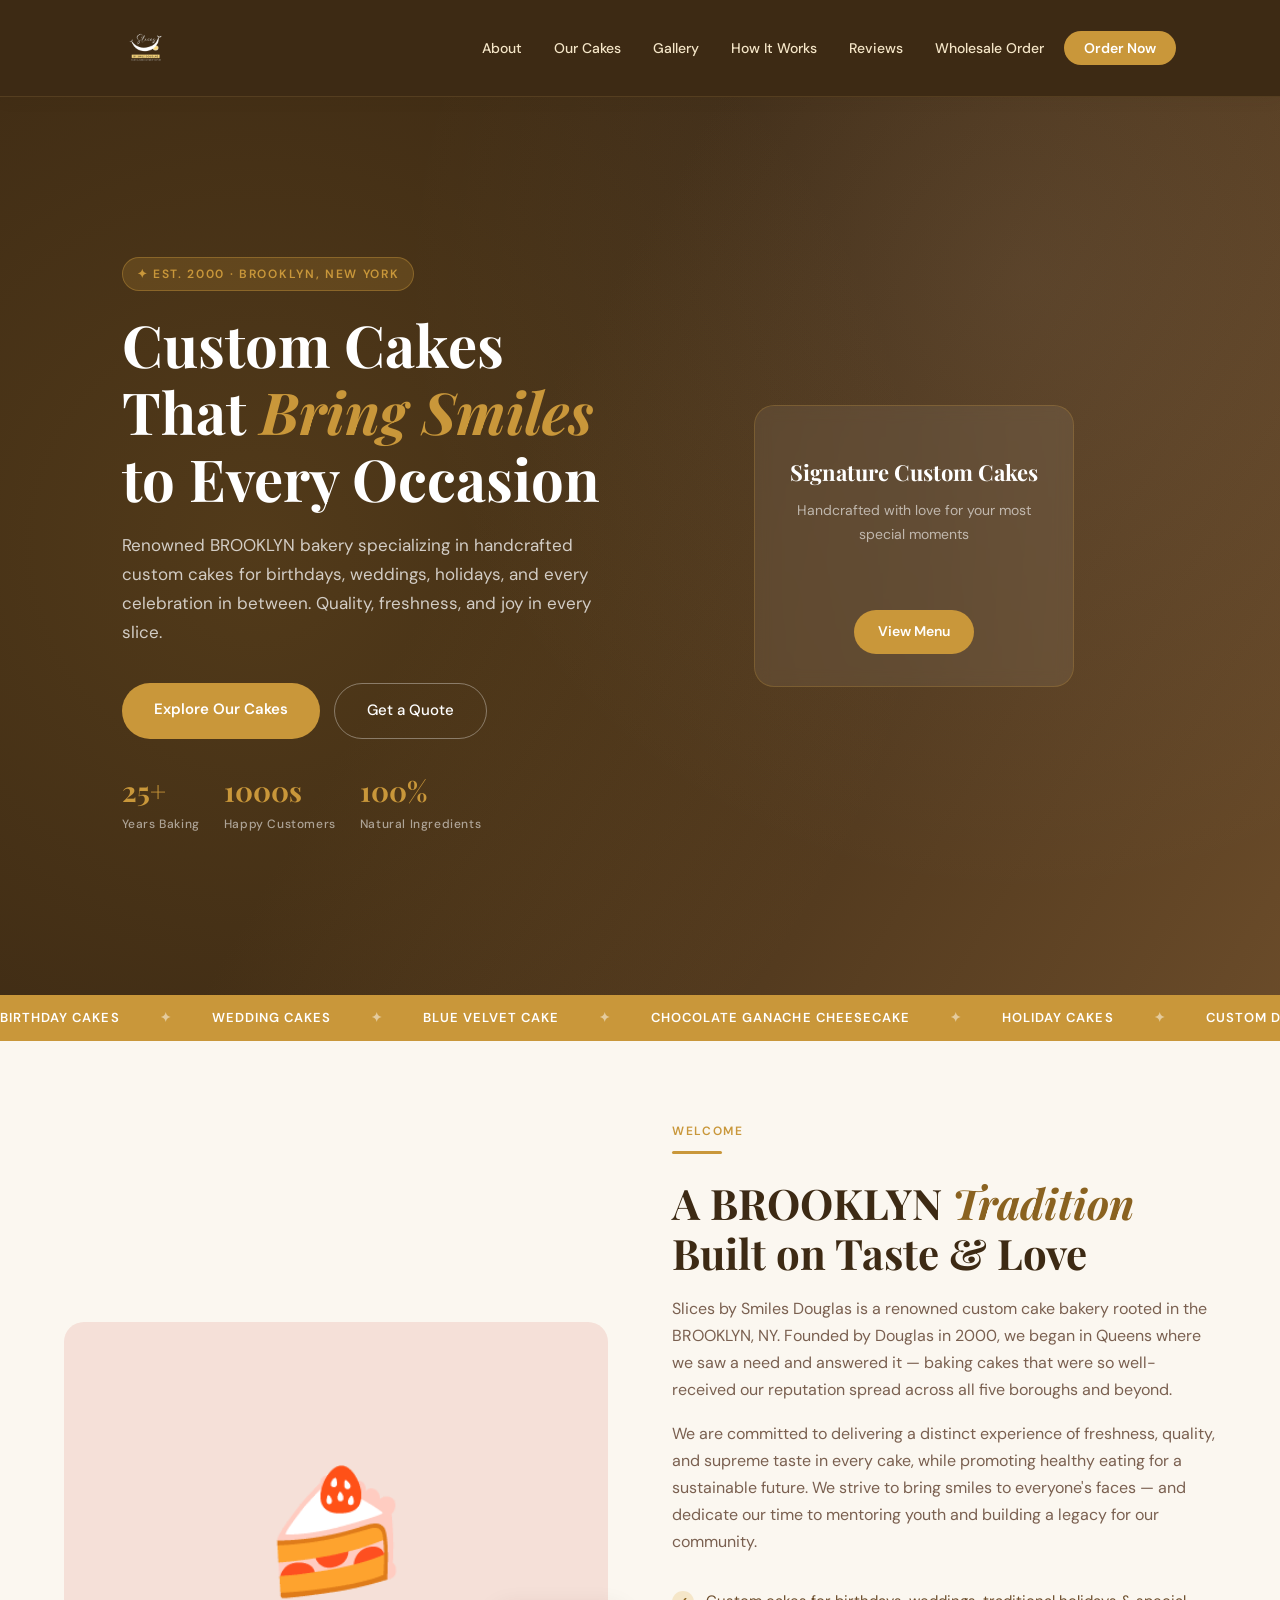
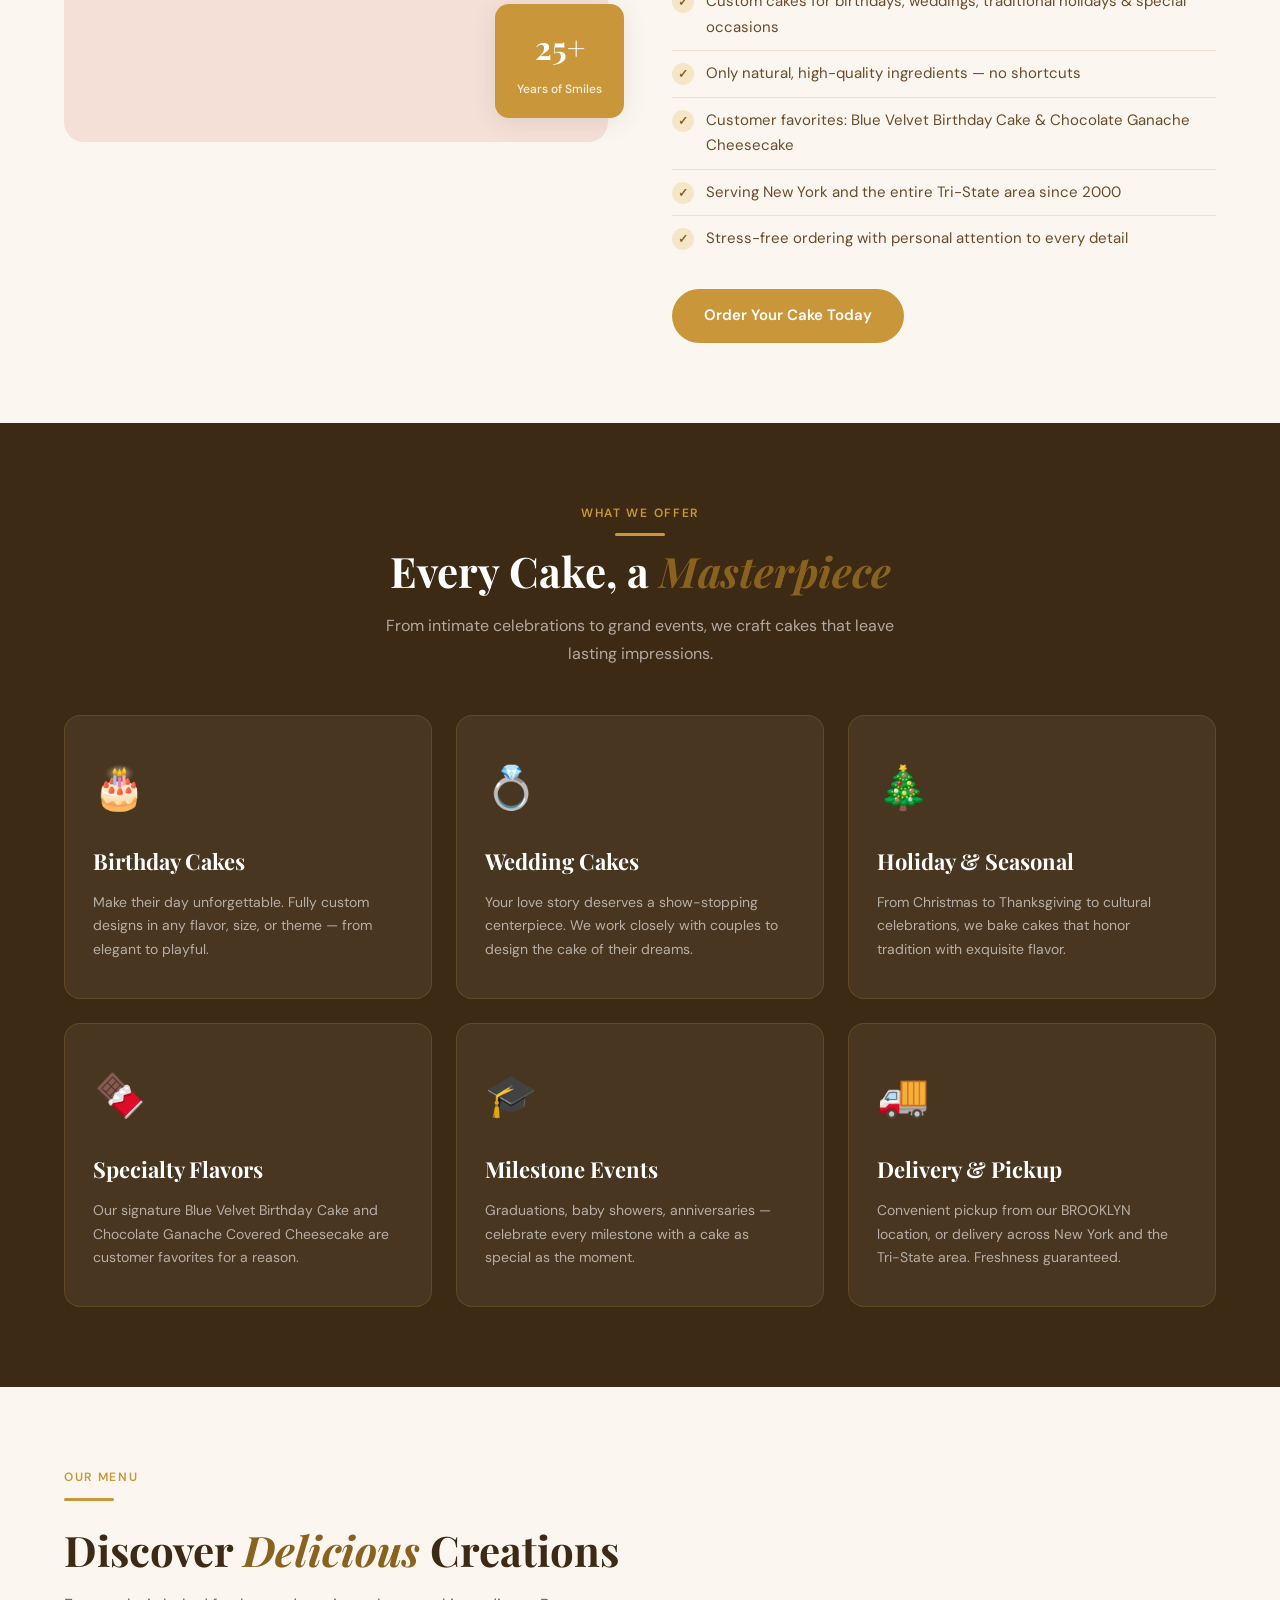
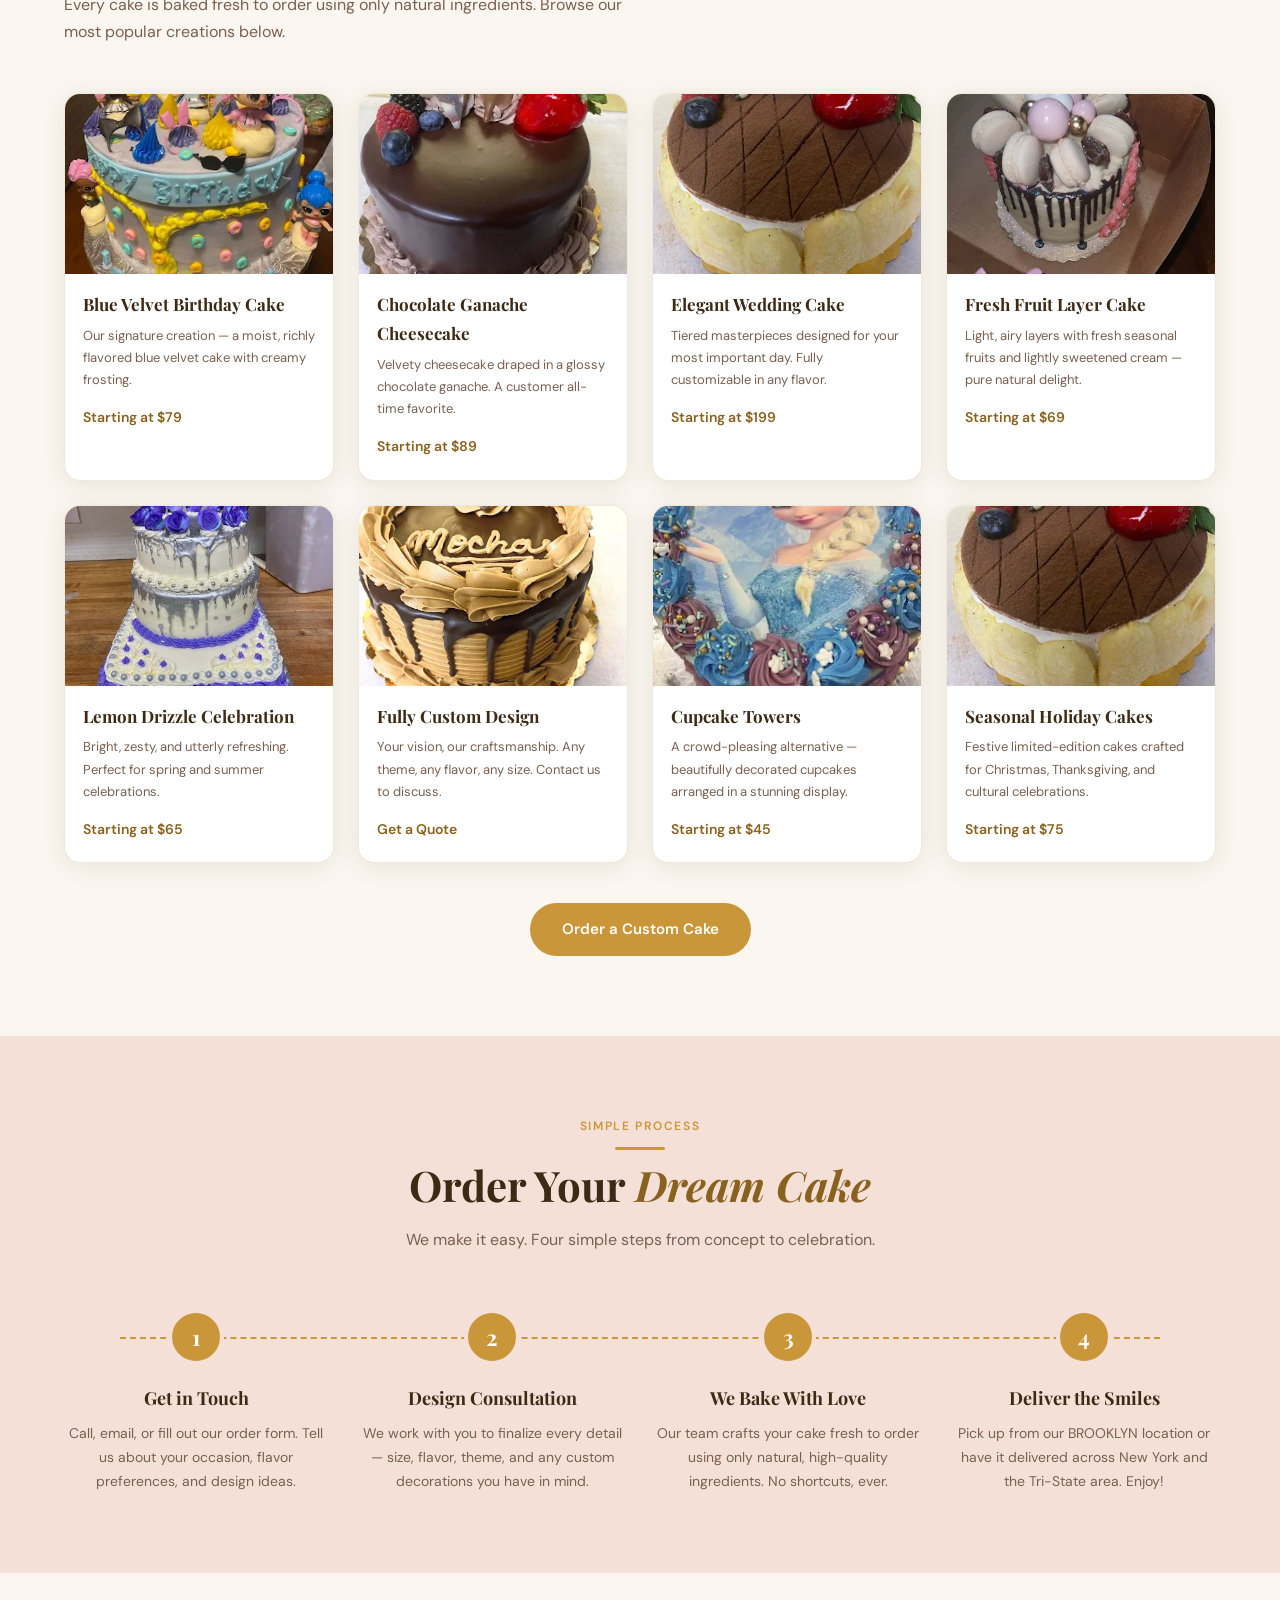
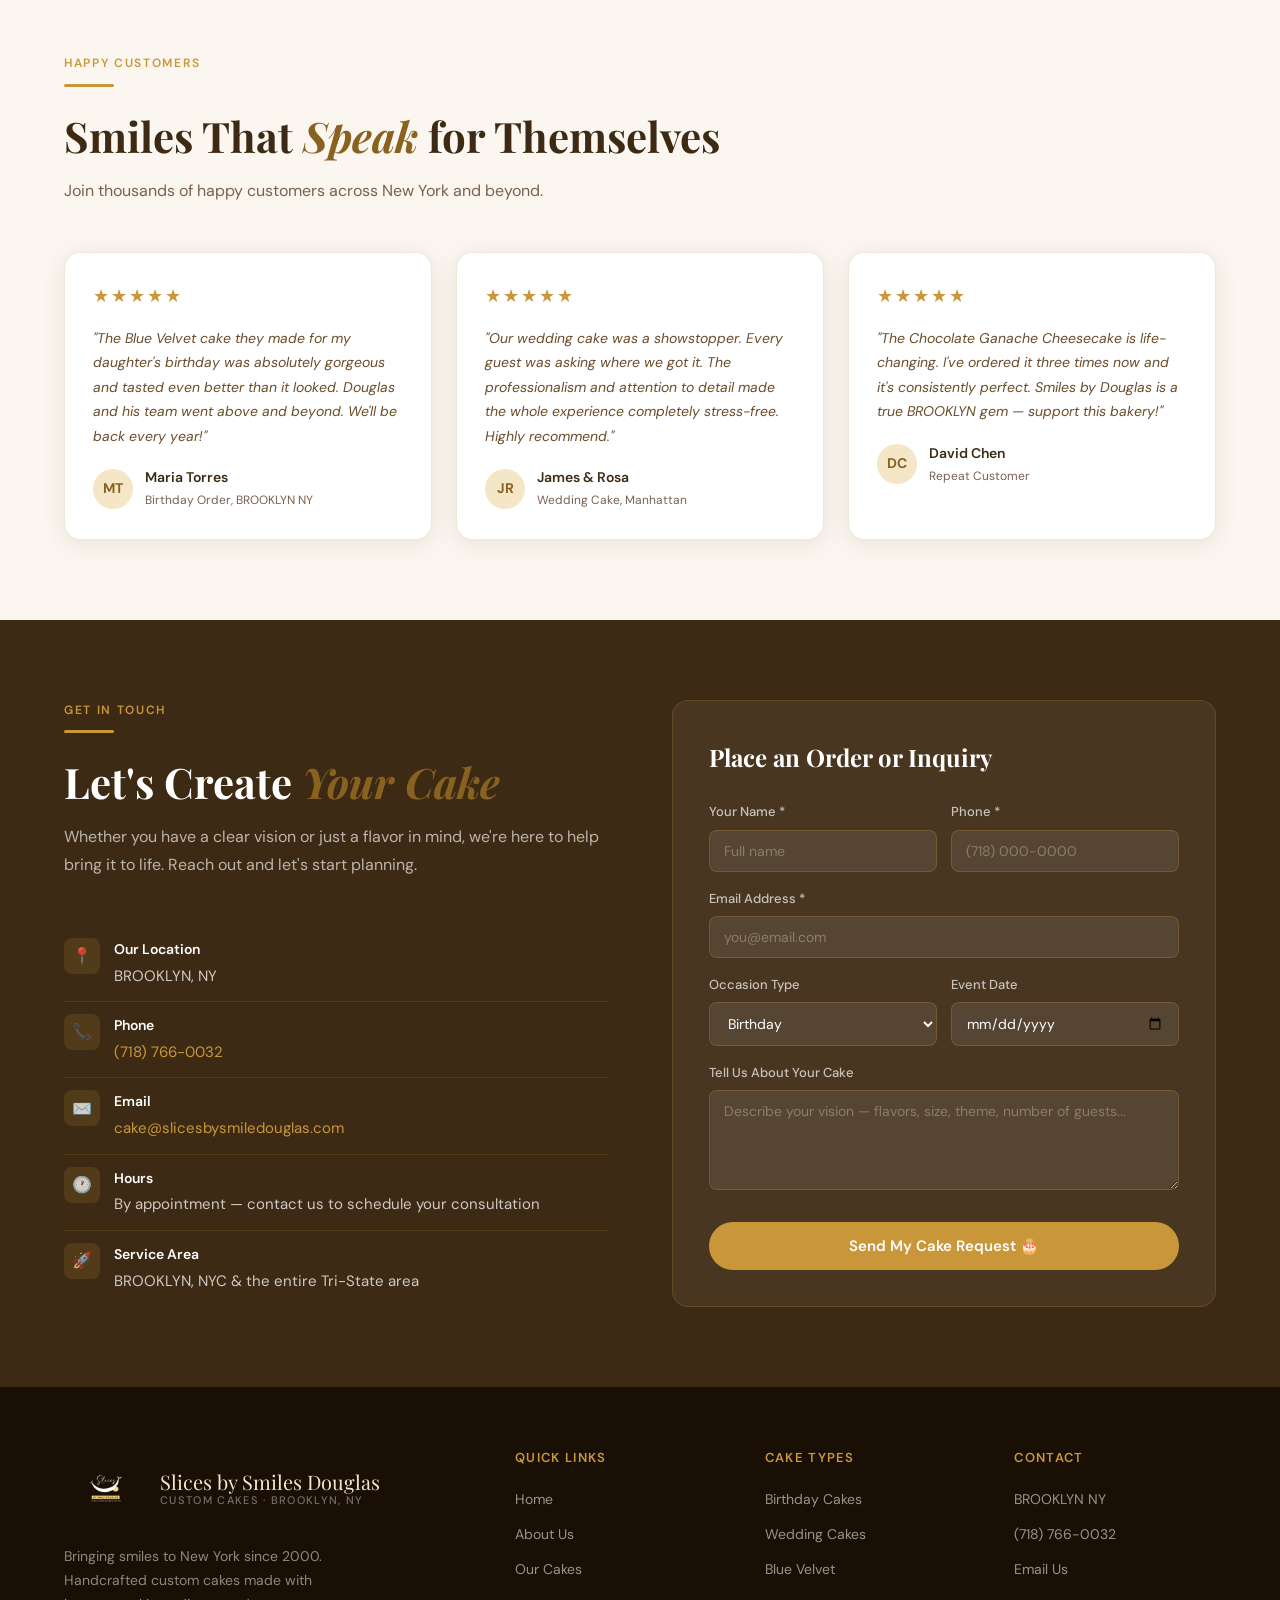
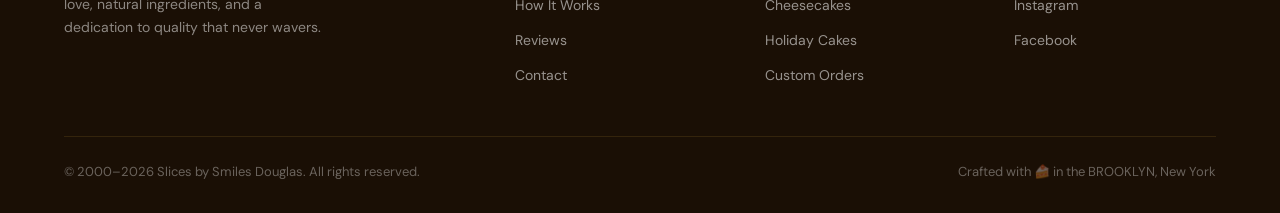
==== index.html @ 1abc11b3 "Improve mobile responsiveness and refine about page mobile layout" ====
<!doctype html>
<html lang="en">
  <head>
    <meta charset="UTF-8" />
    <meta name="viewport" content="width=device-width, initial-scale=1.0" />
    <title>Slices by Smiles Douglas – Custom Cakes & Bakery | BROOKLYN, NY</title>
    <link
      href="https://fonts.googleapis.com/css2?family=Playfair+Display:ital,wght@0,400;0,700;1,400&family=DM+Sans:wght@300;400;500;600&display=swap"
      rel="stylesheet" />
    <style>
      *,
      *::before,
      *::after {
        box-sizing: border-box;
        margin: 0;
        padding: 0;
      }

      :root {
        --gold: #c9973a;
        --gold-light: #f5e6c8;
        --gold-dark: #8a6220;
        --cream: #fbf7f0;
        --brown: #3d2a14;
        --brown-mid: #6b4c2a;
        --blush: #f5e0d8;
        --white: #ffffff;
        --text: #2a1a0a;
        --muted: #7a6050;
        --border: rgba(180, 140, 80, 0.2);
        --font-display: "Playfair Display", Georgia, serif;
        --font-body: "DM Sans", sans-serif;
        --radius: 8px;
        --shadow: 0 4px 24px rgba(61, 42, 20, 0.1);
      }

      html {
        scroll-behavior: smooth;
      }
      body {
        font-family: var(--font-body);
        background: var(--cream);
        color: var(--text);
        line-height: 1.7;
      }
      img {
        display: block;
        max-width: 100%;
      }
      a {
        text-decoration: none;
        color: inherit;
      }

      /* ---- TOP BAR ---- */
      .topbar {
        background: var(--brown);
        color: var(--gold-light);
        font-size: 13px;
        display: flex;
        justify-content: space-between;
        align-items: center;
        padding: 8px 5%;
        gap: 12px;
        flex-wrap: wrap;
      }
      .topbar a {
        color: var(--gold-light);
        opacity: 0.8;
      }
      .topbar a:hover {
        opacity: 1;
      }

      /* ---- NAV ---- */
      nav {
        background: var(--brown);
        border-bottom: 1px solid var(--border);
        position: sticky;
        top: 0;
        z-index: 100;
        box-shadow: 0 2px 16px rgba(61, 42, 20, 0.07);
      }
      .nav-inner {
        max-width: 1200px;
        margin: auto;
        display: flex;
        align-items: center;
        justify-content: space-between;
        position: relative;
        padding: 0 5%;
        height: 96px;
        gap: 24px;
      }
      .logo {
        display: flex;
        align-items: center;
        gap: 12px;
      }
      .logo-icon {
        width: 84px;
        height: 84px;
        background: url('cake_pictures/douglas_cake-new.png') center/contain no-repeat;
        border-radius: 10px;
        display: flex;
        align-items: center;
        justify-content: center;
        font-size: 0;
        color: transparent;
      }
      .nav-toggle {
        display: none;
        background: none;
        border: none;
        font-size: 30px;
        color: var(--gold-light);
        cursor: pointer;
        margin-left: 10px;
        z-index: 101;
      }
      .logo-text {
        font-family: var(--font-display);
        font-size: 20px;
        color: var(--gold-light);
        line-height: 1.2;
      }
      .logo-text span {
        display: block;
        font-size: 11px;
        font-family: var(--font-body);
        font-weight: 500;
        color: rgba(255, 255, 255, 0.75);
        letter-spacing: 0.12em;
        text-transform: uppercase;
      }
      .nav-links {
        display: flex;
        list-style: none;
        gap: 8px;
      }
      .nav-links a {
        font-size: 14px;
        font-weight: 500;
        color: var(--gold-light);
        padding: 8px 12px;
        border-radius: var(--radius);
        transition:
          background 0.15s,
          color 0.15s;
      }
      .nav-links a:hover {
        background: rgba(245, 230, 200, 0.2);
        color: var(--white);
      }
      .nav-cta {
        background: var(--gold);
        color: var(--white) !important;
        border-radius: 24px !important;
        padding: 8px 20px !important;
        font-weight: 600 !important;
        transition: background 0.15s !important;
      }
      .nav-cta:hover {
        background: var(--gold-dark) !important;
      }

      /* ---- HERO ---- */
      .hero {
        background: var(--brown);
        position: relative;
        overflow: hidden;
        min-height: 560px;
        display: flex;
        align-items: center;
      }
      .hero-bg {
        position: absolute;
        inset: 0;
        background: linear-gradient(120deg, #3d2a14 40%, #6b4c2a 100%);
        opacity: 0.97;
      }
      .hero-pattern {
        position: absolute;
        inset: 0;
        background-image:
          radial-gradient(
            circle at 20% 50%,
            rgba(201, 151, 58, 0.15) 0%,
            transparent 60%
          ),
          radial-gradient(
            circle at 80% 20%,
            rgba(245, 224, 216, 0.08) 0%,
            transparent 50%
          );
      }
      .hero-inner {
        position: relative;
        max-width: 1200px;
        margin: auto;
        padding: 80px 5%;
        display: grid;
        grid-template-columns: 1fr 1fr;
        gap: 60px;
        align-items: center;
        width: 100%;
      }
      .hero-tag {
        display: inline-block;
        background: rgba(201, 151, 58, 0.2);
        border: 1px solid rgba(201, 151, 58, 0.4);
        color: var(--gold);
        font-size: 12px;
        font-weight: 600;
        letter-spacing: 0.14em;
        text-transform: uppercase;
        padding: 6px 14px;
        border-radius: 20px;
        margin-bottom: 20px;
      }
      .hero h1 {
        font-family: var(--font-display);
        font-size: clamp(36px, 5vw, 58px);
        color: var(--white);
        line-height: 1.15;
        margin-bottom: 20px;
      }
      .hero h1 em {
        color: var(--gold);
        font-style: italic;
      }
      .hero p {
        font-size: 17px;
        color: rgba(255, 255, 255, 0.75);
        margin-bottom: 36px;
        max-width: 480px;
      }
      .hero-btns {
        display: flex;
        gap: 14px;
        flex-wrap: wrap;
      }
      .btn-primary {
        background: var(--gold);
        color: var(--white);
        padding: 14px 32px;
        border-radius: 28px;
        font-weight: 600;
        font-size: 15px;
        transition:
          background 0.15s,
          transform 0.1s;
        border: none;
        cursor: pointer;
        display: inline-block;
      }
      .btn-primary:hover {
        background: var(--gold-dark);
        transform: translateY(-1px);
      }
      .btn-outline {
        background: transparent;
        color: var(--white);
        padding: 14px 32px;
        border-radius: 28px;
        font-weight: 500;
        font-size: 15px;
        border: 1.5px solid rgba(255, 255, 255, 0.35);
        cursor: pointer;
        display: inline-block;
        transition:
          border-color 0.15s,
          background 0.15s;
      }
      .btn-outline:hover {
        border-color: var(--gold);
        background: rgba(201, 151, 58, 0.1);
      }
      .hero-visual {
        display: flex;
        justify-content: center;
        align-items: center;
      }
      .hero-cake-card {
        background: rgba(255, 255, 255, 0.07);
        border: 1px solid rgba(201, 151, 58, 0.25);
        border-radius: 20px;
        padding: 32px;
        text-align: center;
        max-width: 320px;
        backdrop-filter: blur(8px);
      }
      .cake-emoji {
        font-size: 80px;
        margin-bottom: 16px;
      }
      .hero-cake-card h3 {
        font-family: var(--font-display);
        color: var(--white);
        font-size: 22px;
        margin-bottom: 8px;
      }
      .hero-cake-card p {
        color: rgba(255, 255, 255, 0.6);
        font-size: 14px;
      }
      .hero-stats {
        display: flex;
        gap: 24px;
        margin-top: 28px;
        flex-wrap: wrap;
      }
      .hero-stat {
        text-align: left;
      }
      .hero-stat .num {
        font-family: var(--font-display);
        font-size: 28px;
        color: var(--gold);
        font-weight: 700;
      }
      .hero-stat .label {
        font-size: 12px;
        color: rgba(255, 255, 255, 0.55);
        font-weight: 500;
        letter-spacing: 0.05em;
      }

      /* ---- MARQUEE ---- */
      .marquee-strip {
        background: var(--gold);
        overflow: hidden;
        padding: 12px 0;
      }
      .marquee-track {
        display: flex;
        gap: 40px;
        animation: marquee 22s linear infinite;
        width: max-content;
      }
      .marquee-track span {
        white-space: nowrap;
        font-size: 13px;
        font-weight: 600;
        color: var(--white);
        letter-spacing: 0.08em;
        text-transform: uppercase;
      }
      .marquee-track .dot {
        color: rgba(255, 255, 255, 0.5);
      }
      @keyframes marquee {
        from {
          transform: translateX(0);
        }
        to {
          transform: translateX(-50%);
        }
      }

      /* ---- SECTIONS ---- */
      section {
        padding: 80px 5%;
      }
      .section-inner {
        max-width: 1200px;
        margin: auto;
      }
      .section-tag {
        font-size: 12px;
        font-weight: 600;
        letter-spacing: 0.14em;
        text-transform: uppercase;
        color: var(--gold);
        margin-bottom: 10px;
      }
      .section-title {
        font-family: var(--font-display);
        font-size: clamp(28px, 4vw, 42px);
        color: var(--brown);
        line-height: 1.2;
        margin-bottom: 16px;
      }
      .section-title em {
        font-style: italic;
        color: var(--gold-dark);
      }
      .section-sub {
        font-size: 16px;
        color: var(--muted);
        max-width: 560px;
        margin-bottom: 48px;
      }
      .divider {
        width: 50px;
        height: 3px;
        background: var(--gold);
        border-radius: 2px;
        margin-bottom: 24px;
      }

      /* ---- ABOUT ---- */
      .about-grid {
        display: grid;
        grid-template-columns: 1fr 1fr;
        gap: 64px;
        align-items: center;
      }
      .about-visual {
        position: relative;
      }
      .about-img-box {
        background: var(--blush);
        border-radius: 20px;
        height: 420px;
        display: flex;
        align-items: center;
        justify-content: center;
        font-size: 120px;
        overflow: hidden;
        position: relative;
      }
      .about-badge {
        position: absolute;
        bottom: 24px;
        right: -16px;
        background: var(--gold);
        color: var(--white);
        border-radius: 14px;
        padding: 16px 22px;
        box-shadow: var(--shadow);
        text-align: center;
      }
      .about-badge .num {
        font-family: var(--font-display);
        font-size: 32px;
        font-weight: 700;
        display: block;
      }
      .about-badge .label {
        font-size: 12px;
        font-weight: 500;
        opacity: 0.85;
      }
      .about-list {
        list-style: none;
        margin-top: 20px;
      }
      .about-list li {
        display: flex;
        align-items: flex-start;
        gap: 12px;
        padding: 10px 0;
        border-bottom: 1px solid var(--border);
        font-size: 15px;
        color: var(--brown-mid);
      }
      .about-list li:last-child {
        border-bottom: none;
      }
      .check {
        width: 22px;
        height: 22px;
        min-width: 22px;
        background: var(--gold-light);
        border-radius: 50%;
        display: flex;
        align-items: center;
        justify-content: center;
        color: var(--gold-dark);
        font-size: 12px;
        font-weight: 700;
        margin-top: 2px;
      }

      /* ---- SERVICES ---- */
      .services-bg {
        background: var(--brown);
      }
      .services-grid {
        display: grid;
        grid-template-columns: repeat(3, 1fr);
        gap: 24px;
      }
      .service-card {
        background: rgba(255, 255, 255, 0.06);
        border: 1px solid rgba(201, 151, 58, 0.2);
        border-radius: 16px;
        padding: 36px 28px;
        transition:
          background 0.2s,
          border-color 0.2s,
          transform 0.15s;
        cursor: default;
      }
      .service-card:hover {
        background: rgba(201, 151, 58, 0.1);
        border-color: rgba(201, 151, 58, 0.5);
        transform: translateY(-3px);
      }
      .service-icon {
        font-size: 42px;
        margin-bottom: 20px;
      }
      .service-card h3 {
        font-family: var(--font-display);
        font-size: 22px;
        color: var(--white);
        margin-bottom: 10px;
      }
      .service-card p {
        font-size: 14px;
        color: rgba(255, 255, 255, 0.6);
        line-height: 1.7;
      }
      .services-bg .section-title {
        color: var(--white);
      }
      .services-bg .section-sub {
        color: rgba(255, 255, 255, 0.6);
      }

      /* ---- FEATURED / MENU ---- */
      .menu-grid {
        display: grid;
        grid-template-columns: repeat(4, 1fr);
        gap: 24px;
        margin-bottom: 40px;
      }
      .menu-card {
        background: var(--white);
        border: 1px solid var(--border);
        border-radius: 16px;
        overflow: hidden;
        box-shadow: var(--shadow);
        transition:
          transform 0.15s,
          box-shadow 0.15s;
      }
      .menu-card:hover {
        transform: translateY(-4px);
        box-shadow: 0 12px 40px rgba(61, 42, 20, 0.14);
      }
      .menu-img {
        height: 180px;
        display: flex;
        align-items: center;
        justify-content: center;
        font-size: 72px;
        background: var(--blush);
        overflow: hidden;
        padding: 0;
      }
      .menu-img img {
        width: 100%;
        height: 100%;
        object-fit: cover;
        display: block;
        border-radius: 0;
        max-width: none;
      }
      .menu-body {
        padding: 16px 18px 20px;
      }
      .menu-body h4 {
        font-family: var(--font-display);
        font-size: 17px;
        color: var(--brown);
        margin-bottom: 6px;
      }
      .menu-body p {
        font-size: 13px;
        color: var(--muted);
        margin-bottom: 12px;
      }
      .menu-price {
        font-weight: 600;
        color: var(--gold-dark);
        font-size: 14px;
      }

      /* ---- HOW IT WORKS ---- */
      .how-bg {
        background: var(--blush);
      }
      .steps-grid {
        display: grid;
        grid-template-columns: repeat(4, 1fr);
        gap: 32px;
        position: relative;
      }
      .steps-grid::before {
        content: "";
        position: absolute;
        top: 28px;
        left: 56px;
        right: 56px;
        height: 2px;
        background: var(--gold-light);
        border-top: 2px dashed var(--gold);
        z-index: 0;
      }
      .step {
        text-align: center;
        position: relative;
        z-index: 1;
      }
      .step-num {
        width: 56px;
        height: 56px;
        background: var(--gold);
        border-radius: 50%;
        display: flex;
        align-items: center;
        justify-content: center;
        font-family: var(--font-display);
        font-size: 22px;
        color: var(--white);
        font-weight: 700;
        margin: 0 auto 18px;
        border: 4px solid var(--blush);
      }
      .step h4 {
        font-family: var(--font-display);
        font-size: 18px;
        color: var(--brown);
        margin-bottom: 8px;
      }
      .step p {
        font-size: 14px;
        color: var(--muted);
      }

      /* ---- TESTIMONIALS ---- */
      .testimonials-grid {
        display: grid;
        grid-template-columns: repeat(3, 1fr);
        gap: 24px;
      }
      .testimonial-card {
        background: var(--white);
        border: 1px solid var(--border);
        border-radius: 16px;
        padding: 28px;
        box-shadow: var(--shadow);
      }
      .stars {
        color: var(--gold);
        font-size: 18px;
        margin-bottom: 14px;
        letter-spacing: 2px;
      }
      .testimonial-text {
        font-size: 14px;
        color: var(--brown-mid);
        line-height: 1.75;
        font-style: italic;
        margin-bottom: 18px;
      }
      .testimonial-author {
        display: flex;
        align-items: center;
        gap: 12px;
      }
      .author-avatar {
        width: 40px;
        height: 40px;
        border-radius: 50%;
        background: var(--gold-light);
        display: flex;
        align-items: center;
        justify-content: center;
        font-weight: 700;
        font-size: 14px;
        color: var(--gold-dark);
        flex-shrink: 0;
      }
      .author-name {
        font-weight: 600;
        font-size: 14px;
        color: var(--brown);
      }
      .author-label {
        font-size: 12px;
        color: var(--muted);
      }

      /* ---- CONTACT / CTA ---- */
      .cta-bg {
        background: var(--brown);
      }
      .cta-grid {
        display: grid;
        grid-template-columns: 1fr 1fr;
        gap: 64px;
        align-items: start;
      }
      .cta-bg .section-title {
        color: var(--white);
      }
      .cta-bg .section-sub {
        color: rgba(255, 255, 255, 0.65);
      }
      .cta-info-list {
        list-style: none;
        margin-top: 24px;
      }
      .cta-info-list li {
        display: flex;
        gap: 14px;
        align-items: flex-start;
        padding: 12px 0;
        border-bottom: 1px solid rgba(201, 151, 58, 0.15);
        color: rgba(255, 255, 255, 0.75);
        font-size: 15px;
      }
      .cta-info-list li:last-child {
        border-bottom: none;
      }
      .cta-icon {
        width: 36px;
        height: 36px;
        min-width: 36px;
        background: rgba(201, 151, 58, 0.15);
        border-radius: 8px;
        display: flex;
        align-items: center;
        justify-content: center;
        font-size: 16px;
      }
      .contact-form {
        background: rgba(255, 255, 255, 0.06);
        border: 1px solid rgba(201, 151, 58, 0.2);
        border-radius: 16px;
        padding: 36px;
      }
      .form-row {
        margin-bottom: 16px;
      }
      .form-row label {
        display: block;
        font-size: 13px;
        font-weight: 500;
        color: rgba(255, 255, 255, 0.7);
        margin-bottom: 6px;
      }
      .form-row input,
      .form-row textarea,
      .form-row select {
        width: 100%;
        background: rgba(255, 255, 255, 0.08);
        border: 1px solid rgba(201, 151, 58, 0.25);
        border-radius: var(--radius);
        padding: 11px 14px;
        color: var(--white);
        font-family: var(--font-body);
        font-size: 14px;
        outline: none;
        transition: border-color 0.15s;
      }
      .form-row input::placeholder,
      .form-row textarea::placeholder {
        color: rgba(255, 255, 255, 0.3);
      }
      .form-row input:focus,
      .form-row textarea:focus,
      .form-row select:focus {
        border-color: var(--gold);
      }
      .form-row textarea {
        resize: vertical;
        min-height: 100px;
      }
      .form-row select option {
        background: var(--brown);
      }
      .form-2col {
        display: grid;
        grid-template-columns: 1fr 1fr;
        gap: 14px;
      }
      .btn-submit {
        width: 100%;
        background: var(--gold);
        color: var(--white);
        border: none;
        border-radius: 28px;
        padding: 14px;
        font-size: 15px;
        font-weight: 600;
        cursor: pointer;
        font-family: var(--font-body);
        transition: background 0.15s;
        margin-top: 8px;
      }
      .btn-submit:hover {
        background: var(--gold-dark);
      }

      /* ---- FOOTER ---- */
      footer {
        background: #1a0f05;
        color: rgba(255, 255, 255, 0.65);
        padding: 60px 5% 30px;
      }
      .footer-grid {
        max-width: 1200px;
        margin: auto;
        display: grid;
        grid-template-columns: 2fr 1fr 1fr 1fr;
        gap: 48px;
        margin-bottom: 40px;
      }
      .footer-brand .logo-text {
        color: var(--gold-light);
      }
      .footer-brand p {
        font-size: 14px;
        margin-top: 14px;
        color: rgba(255, 255, 255, 0.5);
        max-width: 260px;
      }
      .footer-col h5 {
        font-size: 13px;
        font-weight: 600;
        letter-spacing: 0.1em;
        text-transform: uppercase;
        color: var(--gold);
        margin-bottom: 16px;
      }
      .footer-col ul {
        list-style: none;
      }
      .footer-col ul li {
        margin-bottom: 8px;
      }
      .footer-col ul li a {
        font-size: 14px;
        color: rgba(255, 255, 255, 0.55);
        transition: color 0.15s;
      }
      .footer-col ul li a:hover {
        color: var(--gold);
      }
      .footer-bottom {
        max-width: 1200px;
        margin: auto;
        border-top: 1px solid rgba(201, 151, 58, 0.15);
        padding-top: 24px;
        display: flex;
        justify-content: space-between;
        align-items: center;
        font-size: 13px;
        color: rgba(255, 255, 255, 0.35);
        flex-wrap: wrap;
        gap: 10px;
      }

      /* ---- RESPONSIVE ---- */
      @media (max-width: 900px) {
        .hero-inner {
          grid-template-columns: 1fr;
        }
        .hero-visual {
          display: none;
        }
        .about-grid {
          grid-template-columns: 1fr;
        }
        .about-img-box {
          height: 260px;
          font-size: 80px;
        }
        .about-badge {
          right: 10px;
        }
        .services-grid {
          grid-template-columns: 1fr 1fr;
        }
        .menu-grid {
          grid-template-columns: repeat(2, 1fr);
        }
        .steps-grid {
          grid-template-columns: repeat(2, 1fr);
        }
        .steps-grid::before {
          display: none;
        }
        .testimonials-grid {
          grid-template-columns: 1fr;
        }
        .cta-grid {
          grid-template-columns: 1fr;
        }
        .footer-grid {
          grid-template-columns: 1fr 1fr;
        }
      }
      @media (max-width: 560px) {
        .topbar {
          justify-content: center;
          text-align: center;
          gap: 6px;
          font-size: 12px;
        }
        .nav-inner {
          height: 88px;
          gap: 12px;
        }
        .logo-icon {
          width: 72px;
          height: 72px;
          border-radius: 8px;
        }
        .logo-text {
          font-size: 16px;
        }
        .logo-text span {
          font-size: 9px;
        }
        .nav-links {
          display: none;
          position: absolute;
          top: 88px;
          right: 0;
          background: var(--brown);
          flex-direction: column;
          width: 100%;
          box-shadow: 0 8px 24px rgba(61, 42, 20, 0.12);
          border-bottom-left-radius: var(--radius);
          border-bottom-right-radius: var(--radius);
          padding: 10px 0;
          z-index: 100;
        }
        .nav-links.open {
          display: flex;
        }
        .nav-links a {
          padding: 10px 14px;
        }
        .nav-toggle {
          display: block;
        }
        .services-grid {
          grid-template-columns: 1fr;
        }
        .menu-grid {
          grid-template-columns: 1fr;
        }
        .steps-grid {
          grid-template-columns: 1fr;
        }
        .footer-grid {
          grid-template-columns: 1fr;
        }
        .form-2col {
          grid-template-columns: 1fr;
        }
      }
      @media (max-width: 420px) {
        .logo-icon {
          width: 76px;
          height: 76px;
        }
      }
    </style>
  </head>
  <body>
    <!-- TOP BAR -->
    <!-- <div class="topbar">
      <span
        >📍  BROOKLYN, NY &nbsp;·&nbsp; Proudly Serving New York &
        Tri-State Area</span
      >
      <span>
        <a href="tel:7187660032">📞 (718) 766-0032</a>
        &nbsp;·&nbsp;
        <a href="mailto:cake@slicesbysmiledouglas.com"
          >cake@slicesbysmiledouglas.com</a
        >
      </span>
    </div> -->

    <!-- NAV -->
    <nav>
      <div class="nav-inner">
        <a href="#" class="logo">
          <div class="logo-icon">S</div>
          <!-- <div class="logo-text">
            Slices by Smiles Douglas
            <span>Custom Cakes · BROOKLYN, NY</span>
          </div> -->
        </a>
        <button class="nav-toggle" aria-label="Open navigation" onclick="document.querySelector('.nav-links').classList.toggle('open')">☰</button>
        <ul class="nav-links">
          <li><a href="about.html">About</a></li>
          <li><a href="#menu">Our Cakes</a></li>
          <li><a href="gallery.html">Gallery</a></li>
          <li><a href="#how">How It Works</a></li>
          <li><a href="#testimonials">Reviews</a></li>
          <li><a href="order.html">Wholesale Order</a></li>
          <li><a href="#contact" class="nav-cta">Order Now</a></li>
        </ul>
      </div>
    </nav>

    <!-- HERO -->
    <section class="hero">
      <div class="hero-bg"></div>
      <div class="hero-pattern"></div>
      <div class="hero-inner">
        <div>
          <div class="hero-tag">✦ Est. 2000 · BROOKLYN, New York</div>
          <h1>Custom Cakes That <em>Bring Smiles</em> to Every Occasion</h1>
          <p>
            Renowned BROOKLYN bakery specializing in handcrafted custom cakes for
            birthdays, weddings, holidays, and every celebration in between.
            Quality, freshness, and joy in every slice.
          </p>
          <div class="hero-btns">
            <a href="#menu" class="btn-primary">Explore Our Cakes</a>
            <a href="#contact" class="btn-outline">Get a Quote</a>
          </div>
          <div class="hero-stats">
            <div class="hero-stat">
              <div class="num">25+</div>
              <div class="label">Years Baking</div>
            </div>
            <div class="hero-stat">
              <div class="num">1000s</div>
              <div class="label">Happy Customers</div>
            </div>
            <div class="hero-stat">
              <div class="num">100%</div>
              <div class="label">Natural Ingredients</div>
            </div>
          </div>
        </div>
        <div class="hero-visual">
          <div class="hero-cake-card">
            <div class="cake-emoji"></div>
            <h3>Signature Custom Cakes</h3>
            <p>Handcrafted with love for your most special moments</p>
            <br />
            <a
              href="#menu"
              class="btn-primary"
              style="font-size: 14px; padding: 10px 24px"
              >View Menu</a
            >
          </div>
        </div>
      </div>
    </section>

    <!-- MARQUEE -->
    <div class="marquee-strip">
      <div class="marquee-track">
        <span>Birthday Cakes</span><span class="dot">✦</span>
        <span>Wedding Cakes</span><span class="dot">✦</span>
        <span>Blue Velvet Cake</span><span class="dot">✦</span>
        <span>Chocolate Ganache Cheesecake</span><span class="dot">✦</span>
        <span>Holiday Cakes</span><span class="dot">✦</span>
        <span>Custom Designs</span><span class="dot">✦</span>
        <span>Fresh Daily</span><span class="dot">✦</span>
        <span>Tri-State Delivery</span><span class="dot">✦</span>
        <span>Birthday Cakes</span><span class="dot">✦</span>
        <span>Wedding Cakes</span><span class="dot">✦</span>
        <span>Blue Velvet Cake</span><span class="dot">✦</span>
        <span>Chocolate Ganache Cheesecake</span><span class="dot">✦</span>
        <span>Holiday Cakes</span><span class="dot">✦</span>
        <span>Custom Designs</span><span class="dot">✦</span>
        <span>Fresh Daily</span><span class="dot">✦</span>
        <span>Tri-State Delivery</span><span class="dot">✦</span>
      </div>
    </div>

    <!-- ABOUT -->
    <section id="about">
      <div class="section-inner">
        <div class="about-grid">
          <div class="about-visual">
            <div class="about-img-box">🍰</div>
            <div class="about-badge">
              <span class="num">25+</span>
              <span class="label">Years of Smiles</span>
            </div>
          </div>
          <div>
            <div class="section-tag">Welcome</div>
            <div class="divider"></div>
            <h2 class="section-title">
              A BROOKLYN <em>Tradition</em> Built on Taste & Love
            </h2>
            <p
              style="color: var(--muted); font-size: 16px; margin-bottom: 16px">
              Slices by Smiles Douglas is a renowned custom cake bakery rooted in the
              BROOKLYN, NY. Founded by Douglas in 2000, we began in Queens where we
              saw a need and answered it — baking cakes that were so
              well-received our reputation spread across all five boroughs and
              beyond.
            </p>
            <p
              style="color: var(--muted); font-size: 16px; margin-bottom: 24px">
              We are committed to delivering a distinct experience of freshness,
              quality, and supreme taste in every cake, while promoting healthy
              eating for a sustainable future. We strive to bring smiles to
              everyone's faces — and dedicate our time to mentoring youth and
              building a legacy for our community.
            </p>
            <ul class="about-list">
              <li>
                <span class="check">✓</span> Custom cakes for birthdays,
                weddings, traditional holidays & special occasions
              </li>
              <li>
                <span class="check">✓</span> Only natural, high-quality
                ingredients — no shortcuts
              </li>
              <li>
                <span class="check">✓</span> Customer favorites: Blue Velvet
                Birthday Cake & Chocolate Ganache Cheesecake
              </li>
              <li>
                <span class="check">✓</span> Serving New York and the entire
                Tri-State area since 2000
              </li>
              <li>
                <span class="check">✓</span> Stress-free ordering with personal
                attention to every detail
              </li>
            </ul>
            <br />
            <a href="#contact" class="btn-primary">Order Your Cake Today</a>
          </div>
        </div>
      </div>
    </section>

    <!-- SERVICES -->
    <section class="services-bg" style="padding: 80px 5%">
      <div class="section-inner">
        <div style="text-align: center; margin-bottom: 48px">
          <div class="section-tag" style="color: var(--gold)">
            What We Offer
          </div>
          <div class="divider" style="margin: 10px auto 0"></div>
          <h2
            class="section-title"
            style="color: var(--white); margin-top: 10px">
            Every Cake, a <em>Masterpiece</em>
          </h2>
          <p
            class="section-sub"
            style="color: rgba(255, 255, 255, 0.6); margin: 0 auto">
            From intimate celebrations to grand events, we craft cakes that
            leave lasting impressions.
          </p>
        </div>
        <div class="services-grid">
          <div class="service-card">
            <div class="service-icon">🎂</div>
            <h3>Birthday Cakes</h3>
            <p>
              Make their day unforgettable. Fully custom designs in any flavor,
              size, or theme — from elegant to playful.
            </p>
          </div>
          <div class="service-card">
            <div class="service-icon">💍</div>
            <h3>Wedding Cakes</h3>
            <p>
              Your love story deserves a show-stopping centerpiece. We work
              closely with couples to design the cake of their dreams.
            </p>
          </div>
          <div class="service-card">
            <div class="service-icon">🎄</div>
            <h3>Holiday & Seasonal</h3>
            <p>
              From Christmas to Thanksgiving to cultural celebrations, we bake
              cakes that honor tradition with exquisite flavor.
            </p>
          </div>
          <div class="service-card">
            <div class="service-icon">🍫</div>
            <h3>Specialty Flavors</h3>
            <p>
              Our signature Blue Velvet Birthday Cake and Chocolate Ganache
              Covered Cheesecake are customer favorites for a reason.
            </p>
          </div>
          <div class="service-card">
            <div class="service-icon">🎓</div>
            <h3>Milestone Events</h3>
            <p>
              Graduations, baby showers, anniversaries — celebrate every
              milestone with a cake as special as the moment.
            </p>
          </div>
          <div class="service-card">
            <div class="service-icon">🚚</div>
            <h3>Delivery & Pickup</h3>
            <p>
              Convenient pickup from our BROOKLYN location, or delivery across New
              York and the Tri-State area. Freshness guaranteed.
            </p>
          </div>
        </div>
      </div>
    </section>

    <!-- FEATURED MENU -->
    <section id="menu">
      <div class="section-inner">
        <div class="section-tag">Our Menu</div>
        <div class="divider"></div>
        <h2 class="section-title">Discover <em>Delicious</em> Creations</h2>
        <p class="section-sub">
          Every cake is baked fresh to order using only natural ingredients.
          Browse our most popular creations below.
        </p>
        <div class="menu-grid">
          <div class="menu-card">
            <div class="menu-img"><img src="cake_pictures/cake.png" alt="Blue Velvet Birthday Cake" loading="lazy" /></div>
            <div class="menu-body">
              <h4>Blue Velvet Birthday Cake</h4>
              <p>
                Our signature creation — a moist, richly flavored blue velvet
                cake with creamy frosting.
              </p>
              <span class="menu-price">Starting at $79</span>
            </div>
          </div>
          <div class="menu-card">
            <div class="menu-img"><img src="cake_pictures/chocolate.png" alt="Chocolate Ganache Cheesecake" loading="lazy" /></div>
            <div class="menu-body">
              <h4>Chocolate Ganache Cheesecake</h4>
              <p>
                Velvety cheesecake draped in a glossy chocolate ganache. A
                customer all-time favorite.
              </p>
              <span class="menu-price">Starting at $89</span>
            </div>
          </div>
          <div class="menu-card">
            <div class="menu-img"><img src="cake_pictures/cake2.png" alt="Elegant Wedding Cake" loading="lazy" /></div>
            <div class="menu-body">
              <h4>Elegant Wedding Cake</h4>
              <p>
                Tiered masterpieces designed for your most important day. Fully
                customizable in any flavor.
              </p>
              <span class="menu-price">Starting at $199</span>
            </div>
          </div>
          <div class="menu-card">
            <div class="menu-img"><img src="cake_pictures/cake_3.png" alt="Fresh Fruit Layer Cake" loading="lazy" /></div>
            <div class="menu-body">
              <h4>Fresh Fruit Layer Cake</h4>
              <p>
                Light, airy layers with fresh seasonal fruits and lightly
                sweetened cream — pure natural delight.
              </p>
              <span class="menu-price">Starting at $69</span>
            </div>
          </div>
          <div class="menu-card">
            <div class="menu-img"><img src="cake_pictures/celebration_cake.png" alt="Lemon Drizzle Celebration" loading="lazy" /></div>
            <div class="menu-body">
              <h4>Lemon Drizzle Celebration</h4>
              <p>
                Bright, zesty, and utterly refreshing. Perfect for spring and
                summer celebrations.
              </p>
              <span class="menu-price">Starting at $65</span>
            </div>
          </div>
          <div class="menu-card">
            <div class="menu-img"><img src="cake_pictures/mocha.png" alt="Fully Custom Design" loading="lazy" /></div>
            <div class="menu-body">
              <h4>Fully Custom Design</h4>
              <p>
                Your vision, our craftsmanship. Any theme, any flavor, any size.
                Contact us to discuss.
              </p>
              <span class="menu-price">Get a Quote</span>
            </div>
          </div>
          <div class="menu-card">
            <div class="menu-img"><img src="cake_pictures/frozen.png" alt="Cupcake Towers" loading="lazy" /></div>
            <div class="menu-body">
              <h4>Cupcake Towers</h4>
              <p>
                A crowd-pleasing alternative — beautifully decorated cupcakes
                arranged in a stunning display.
              </p>
              <span class="menu-price">Starting at $45</span>
            </div>
          </div>
          <div class="menu-card">
            <div class="menu-img"><img src="cake_pictures/cake2.png" alt="Seasonal Holiday Cakes" loading="lazy" /></div>
            <div class="menu-body">
              <h4>Seasonal Holiday Cakes</h4>
              <p>
                Festive limited-edition cakes crafted for Christmas,
                Thanksgiving, and cultural celebrations.
              </p>
              <span class="menu-price">Starting at $75</span>
            </div>
          </div>
        </div>
        <div style="text-align: center">
          <a href="#contact" class="btn-primary">Order a Custom Cake</a>
        </div>
      </div>
    </section>

    <!-- HOW IT WORKS -->
    <section class="how-bg" id="how">
      <div class="section-inner">
        <div style="text-align: center; margin-bottom: 56px">
          <div class="section-tag">Simple Process</div>
          <div class="divider" style="margin: 10px auto 0"></div>
          <h2 class="section-title" style="margin-top: 10px">
            Order Your <em>Dream Cake</em>
          </h2>
          <p class="section-sub" style="margin: 0 auto">
            We make it easy. Four simple steps from concept to celebration.
          </p>
        </div>
        <div class="steps-grid">
          <div class="step">
            <div class="step-num">1</div>
            <h4>Get in Touch</h4>
            <p>
              Call, email, or fill out our order form. Tell us about your
              occasion, flavor preferences, and design ideas.
            </p>
          </div>
          <div class="step">
            <div class="step-num">2</div>
            <h4>Design Consultation</h4>
            <p>
              We work with you to finalize every detail — size, flavor, theme,
              and any custom decorations you have in mind.
            </p>
          </div>
          <div class="step">
            <div class="step-num">3</div>
            <h4>We Bake With Love</h4>
            <p>
              Our team crafts your cake fresh to order using only natural,
              high-quality ingredients. No shortcuts, ever.
            </p>
          </div>
          <div class="step">
            <div class="step-num">4</div>
            <h4>Deliver the Smiles</h4>
            <p>
              Pick up from our BROOKLYN location or have it delivered across New
              York and the Tri-State area. Enjoy!
            </p>
          </div>
        </div>
      </div>
    </section>

    <!-- TESTIMONIALS -->
    <section id="testimonials">
      <div class="section-inner">
        <div class="section-tag">Happy Customers</div>
        <div class="divider"></div>
        <h2 class="section-title">Smiles That <em>Speak</em> for Themselves</h2>
        <p class="section-sub">
          Join thousands of happy customers across New York and beyond.
        </p>
        <div class="testimonials-grid">
          <div class="testimonial-card">
            <div class="stars">★★★★★</div>
            <p class="testimonial-text">
              "The Blue Velvet cake they made for my daughter's birthday was
              absolutely gorgeous and tasted even better than it looked. Douglas
              and his team went above and beyond. We'll be back every year!"
            </p>
            <div class="testimonial-author">
              <div class="author-avatar">MT</div>
              <div>
                <div class="author-name">Maria Torres</div>
                <div class="author-label">Birthday Order, BROOKLYN NY</div>
              </div>
            </div>
          </div>
          <div class="testimonial-card">
            <div class="stars">★★★★★</div>
            <p class="testimonial-text">
              "Our wedding cake was a showstopper. Every guest was asking where
              we got it. The professionalism and attention to detail made the
              whole experience completely stress-free. Highly recommend."
            </p>
            <div class="testimonial-author">
              <div class="author-avatar">JR</div>
              <div>
                <div class="author-name">James & Rosa</div>
                <div class="author-label">Wedding Cake, Manhattan</div>
              </div>
            </div>
          </div>
          <div class="testimonial-card">
            <div class="stars">★★★★★</div>
            <p class="testimonial-text">
              "The Chocolate Ganache Cheesecake is life-changing. I've ordered
              it three times now and it's consistently perfect. Smiles by
              Douglas is a true BROOKLYN gem — support this bakery!"
            </p>
            <div class="testimonial-author">
              <div class="author-avatar">DC</div>
              <div>
                <div class="author-name">David Chen</div>
                <div class="author-label">Repeat Customer</div>
              </div>
            </div>
          </div>
        </div>
      </div>
    </section>

    <!-- CONTACT / ORDER -->
    <section class="cta-bg" id="contact" style="padding: 80px 5%">
      <div class="section-inner">
        <div class="cta-grid">
          <div>
            <div class="section-tag">Get In Touch</div>
            <div class="divider"></div>
            <h2
              class="section-title"
              style="color: var(--white); margin-top: 10px">
              Let's Create <em>Your Cake</em>
            </h2>
            <p class="section-sub">
              Whether you have a clear vision or just a flavor in mind, we're
              here to help bring it to life. Reach out and let's start planning.
            </p>
            <ul class="cta-info-list">
              <li>
                <div class="cta-icon">📍</div>
                <div>
                  <div
                    style="
                      font-weight: 600;
                      color: var(--white);
                      font-size: 14px;
                      margin-bottom: 2px;
                    ">
                    Our Location
                  </div>
                   BROOKLYN, NY
                </div>
              </li>
              <li>
                <div class="cta-icon">📞</div>
                <div>
                  <div
                    style="
                      font-weight: 600;
                      color: var(--white);
                      font-size: 14px;
                      margin-bottom: 2px;
                    ">
                    Phone
                  </div>
                  <a href="tel:7187660032" style="color: var(--gold)"
                    >(718) 766-0032</a
                  >
                </div>
              </li>
              <li>
                <div class="cta-icon">✉️</div>
                <div>
                  <div
                    style="
                      font-weight: 600;
                      color: var(--white);
                      font-size: 14px;
                      margin-bottom: 2px;
                    ">
                    Email
                  </div>
                  <a
                    href="mailto:cake@slicesbysmiledouglas.com"
                    style="color: var(--gold)"
                    >cake@slicesbysmiledouglas.com</a
                  >
                </div>
              </li>
              <li>
                <div class="cta-icon">🕐</div>
                <div>
                  <div
                    style="
                      font-weight: 600;
                      color: var(--white);
                      font-size: 14px;
                      margin-bottom: 2px;
                    ">
                    Hours
                  </div>
                  By appointment — contact us to schedule your consultation
                </div>
              </li>
              <li>
                <div class="cta-icon">🚀</div>
                <div>
                  <div
                    style="
                      font-weight: 600;
                      color: var(--white);
                      font-size: 14px;
                      margin-bottom: 2px;
                    ">
                    Service Area
                  </div>
                  BROOKLYN, NYC & the entire Tri-State area
                </div>
              </li>
            </ul>
          </div>
          <div class="contact-form">
            <h3
              style="
                font-family: var(--font-display);
                color: var(--white);
                font-size: 24px;
                margin-bottom: 24px;
              ">
              Place an Order or Inquiry
            </h3>
            <div class="form-2col">
              <div class="form-row">
                <label>Your Name *</label>
                <input type="text" placeholder="Full name" />
              </div>
              <div class="form-row">
                <label>Phone *</label>
                <input type="tel" placeholder="(718) 000-0000" />
              </div>
            </div>
            <div class="form-row">
              <label>Email Address *</label>
              <input type="email" placeholder="you@email.com" />
            </div>
            <div class="form-2col">
              <div class="form-row">
                <label>Occasion Type</label>
                <select>
                  <option>Birthday</option>
                  <option>Wedding</option>
                  <option>Anniversary</option>
                  <option>Holiday</option>
                  <option>Graduation</option>
                  <option>Baby Shower</option>
                  <option>Other</option>
                </select>
              </div>
              <div class="form-row">
                <label>Event Date</label>
                <input type="date" />
              </div>
            </div>
            <div class="form-row">
              <label>Tell Us About Your Cake</label>
              <textarea
                placeholder="Describe your vision — flavors, size, theme, number of guests..."></textarea>
            </div>
            <button class="btn-submit">Send My Cake Request 🎂</button>
          </div>
        </div>
      </div>
    </section>

    <!-- FOOTER -->
    <footer>
      <div class="footer-grid">
        <div class="footer-brand">
          <a href="#" class="logo">
            <div class="logo-icon">S</div>
            <div class="logo-text">
              Slices by Smiles Douglas
              <span style="color: rgba(255, 255, 255, 0.4)"
                >Custom Cakes · BROOKLYN, NY</span
              >
            </div>
          </a>
          <p>
            Bringing smiles to New York since 2000. Handcrafted custom cakes
            made with love, natural ingredients, and a dedication to quality
            that never wavers.
          </p>
        </div>
        <div class="footer-col">
          <h5>Quick Links</h5>
          <ul>
            <li><a href="#">Home</a></li>
            <li><a href="about.html">About Us</a></li>
            <li><a href="#menu">Our Cakes</a></li>
            <li><a href="#how">How It Works</a></li>
            <li><a href="#testimonials">Reviews</a></li>
            <li><a href="#contact">Contact</a></li>
          </ul>
        </div>
        <div class="footer-col">
          <h5>Cake Types</h5>
          <ul>
            <li><a href="#">Birthday Cakes</a></li>
            <li><a href="#">Wedding Cakes</a></li>
            <li><a href="#">Blue Velvet</a></li>
            <li><a href="#">Cheesecakes</a></li>
            <li><a href="#">Holiday Cakes</a></li>
            <li><a href="#">Custom Orders</a></li>
          </ul>
        </div>
        <div class="footer-col">
          <h5>Contact</h5>
          <ul>
            <li><a href="#"> BROOKLYN NY</a></li>
            <li><a href="tel:7187660032">(718) 766-0032</a></li>
            <li><a href="mailto:cake@slicesbysmiledouglas.com">Email Us</a></li>
            <li><a href="#">Instagram</a></li>
            <li><a href="#">Facebook</a></li>
          </ul>
        </div>
      </div>
      <div class="footer-bottom">
        <span>© 2000–2026 Slices by Smiles Douglas. All rights reserved.</span>
        <span>Crafted with 🍰 in the BROOKLYN, New York</span>
      </div>
    </footer>
  </body>
</html>
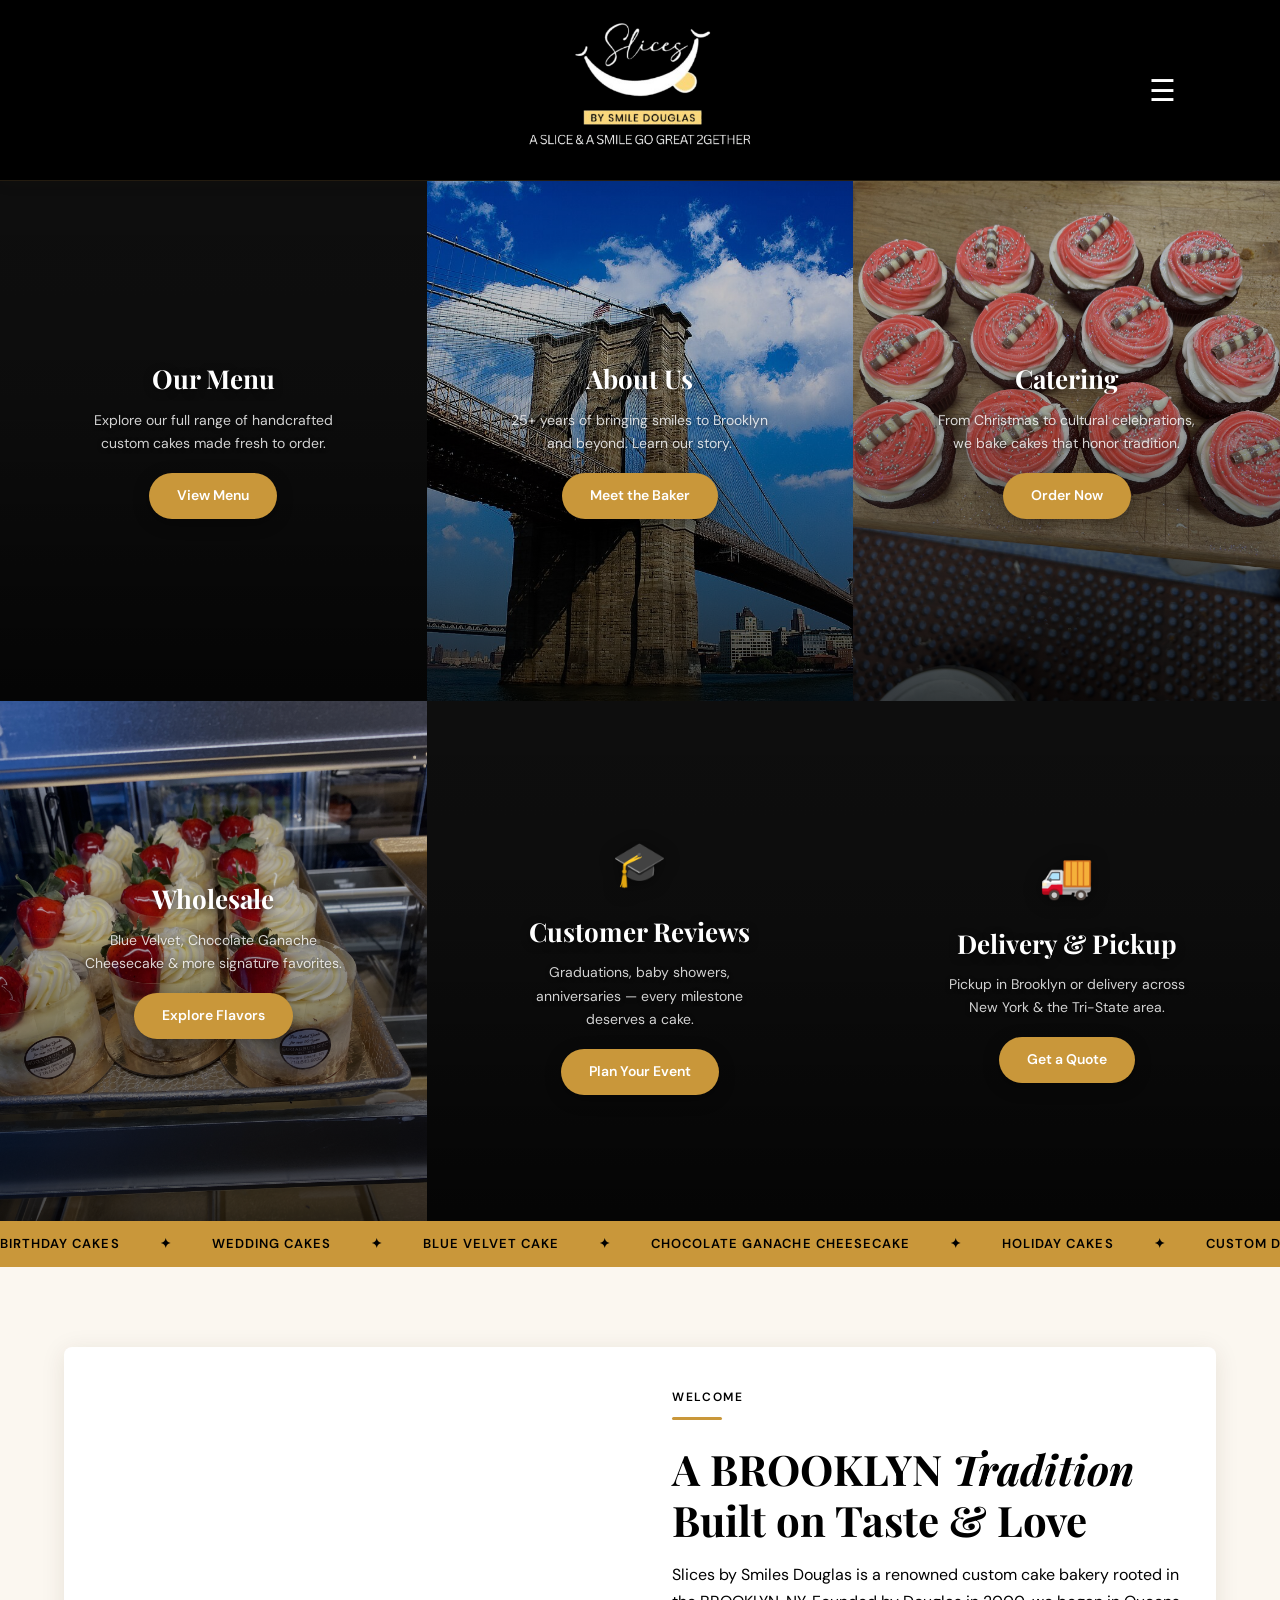
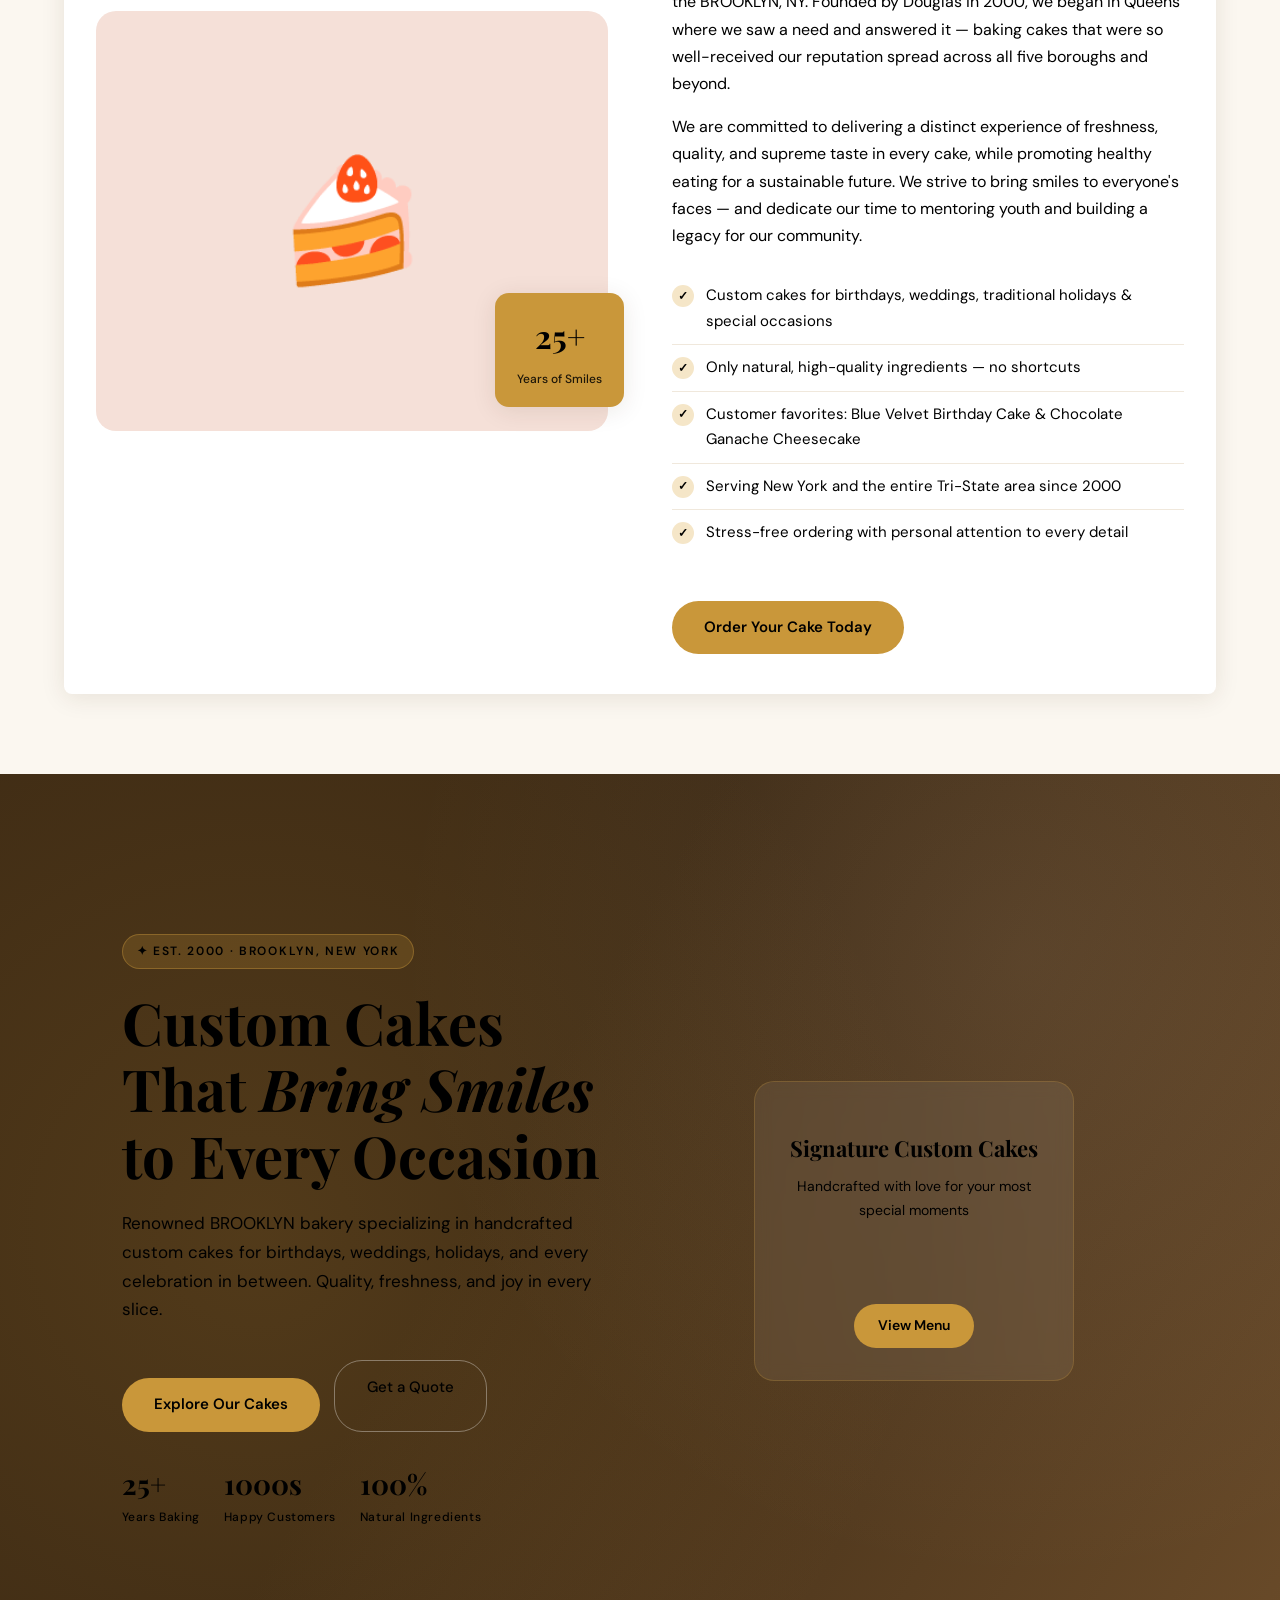
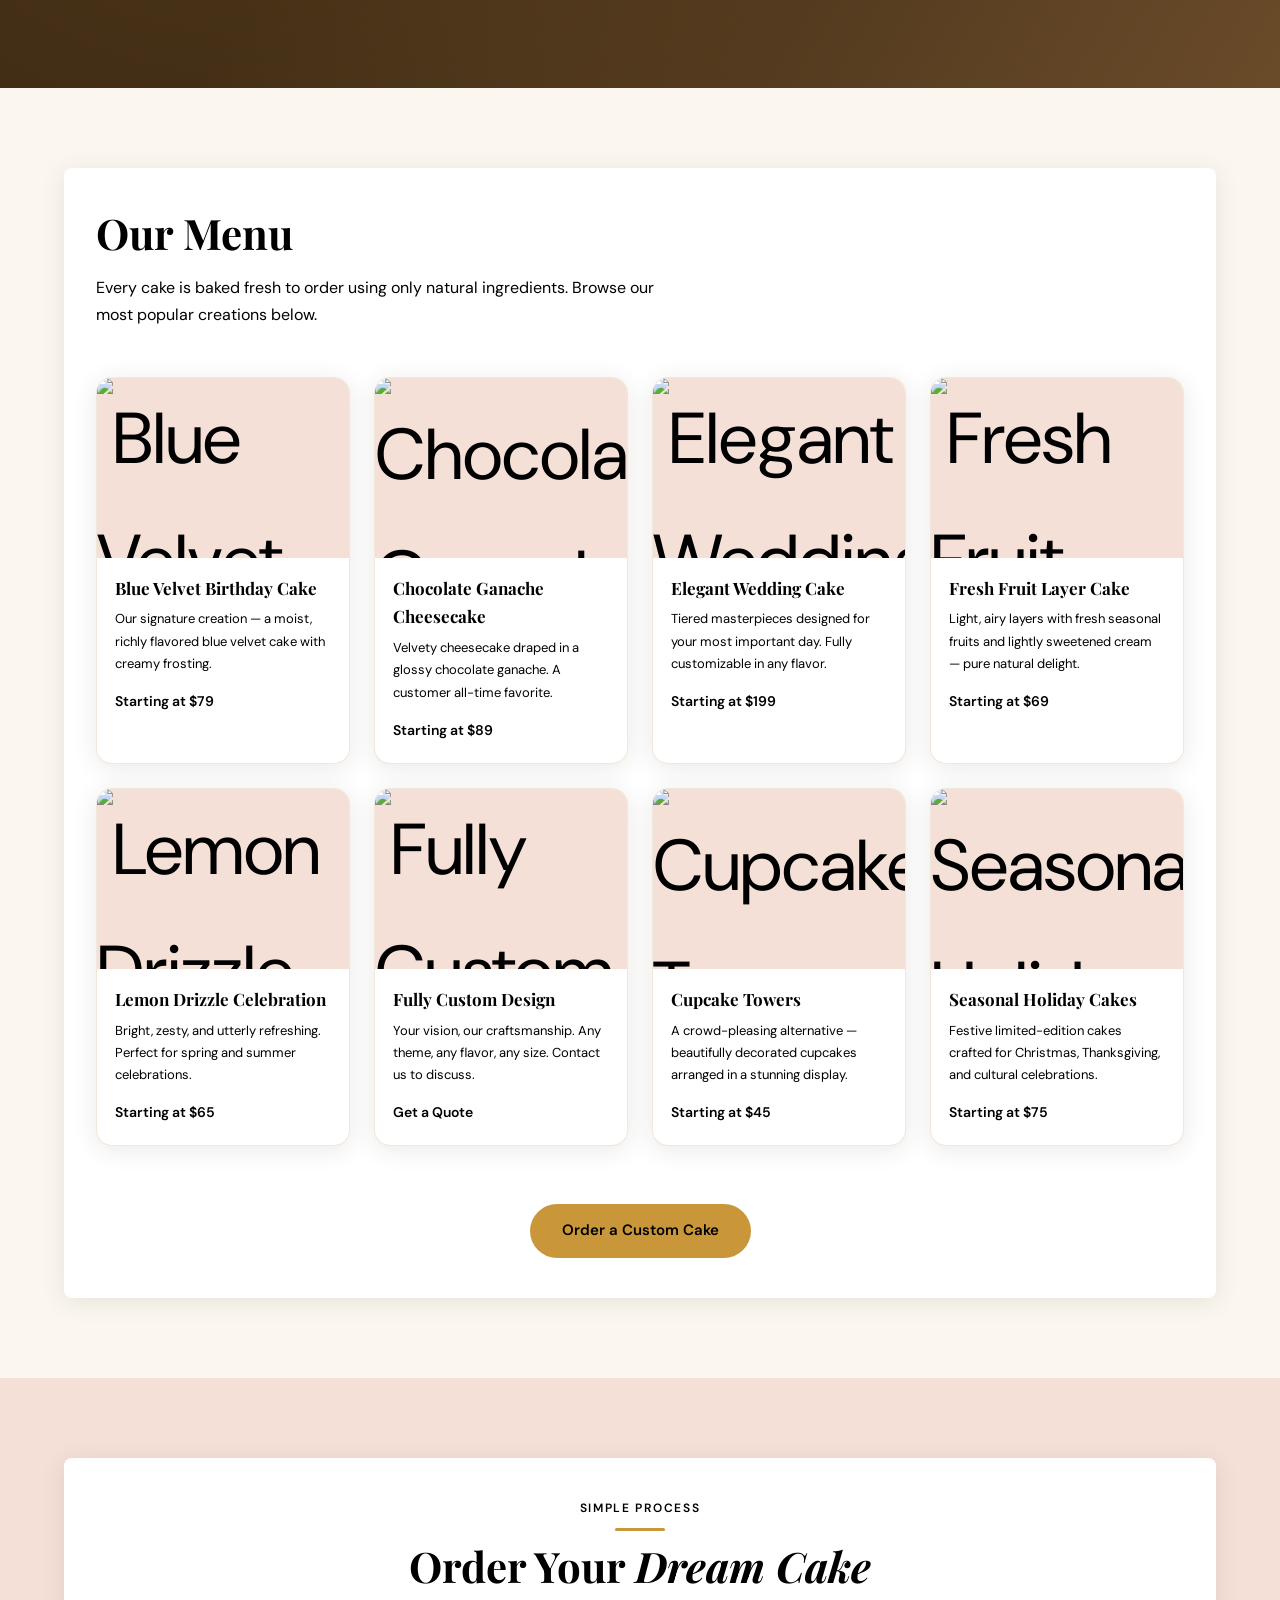
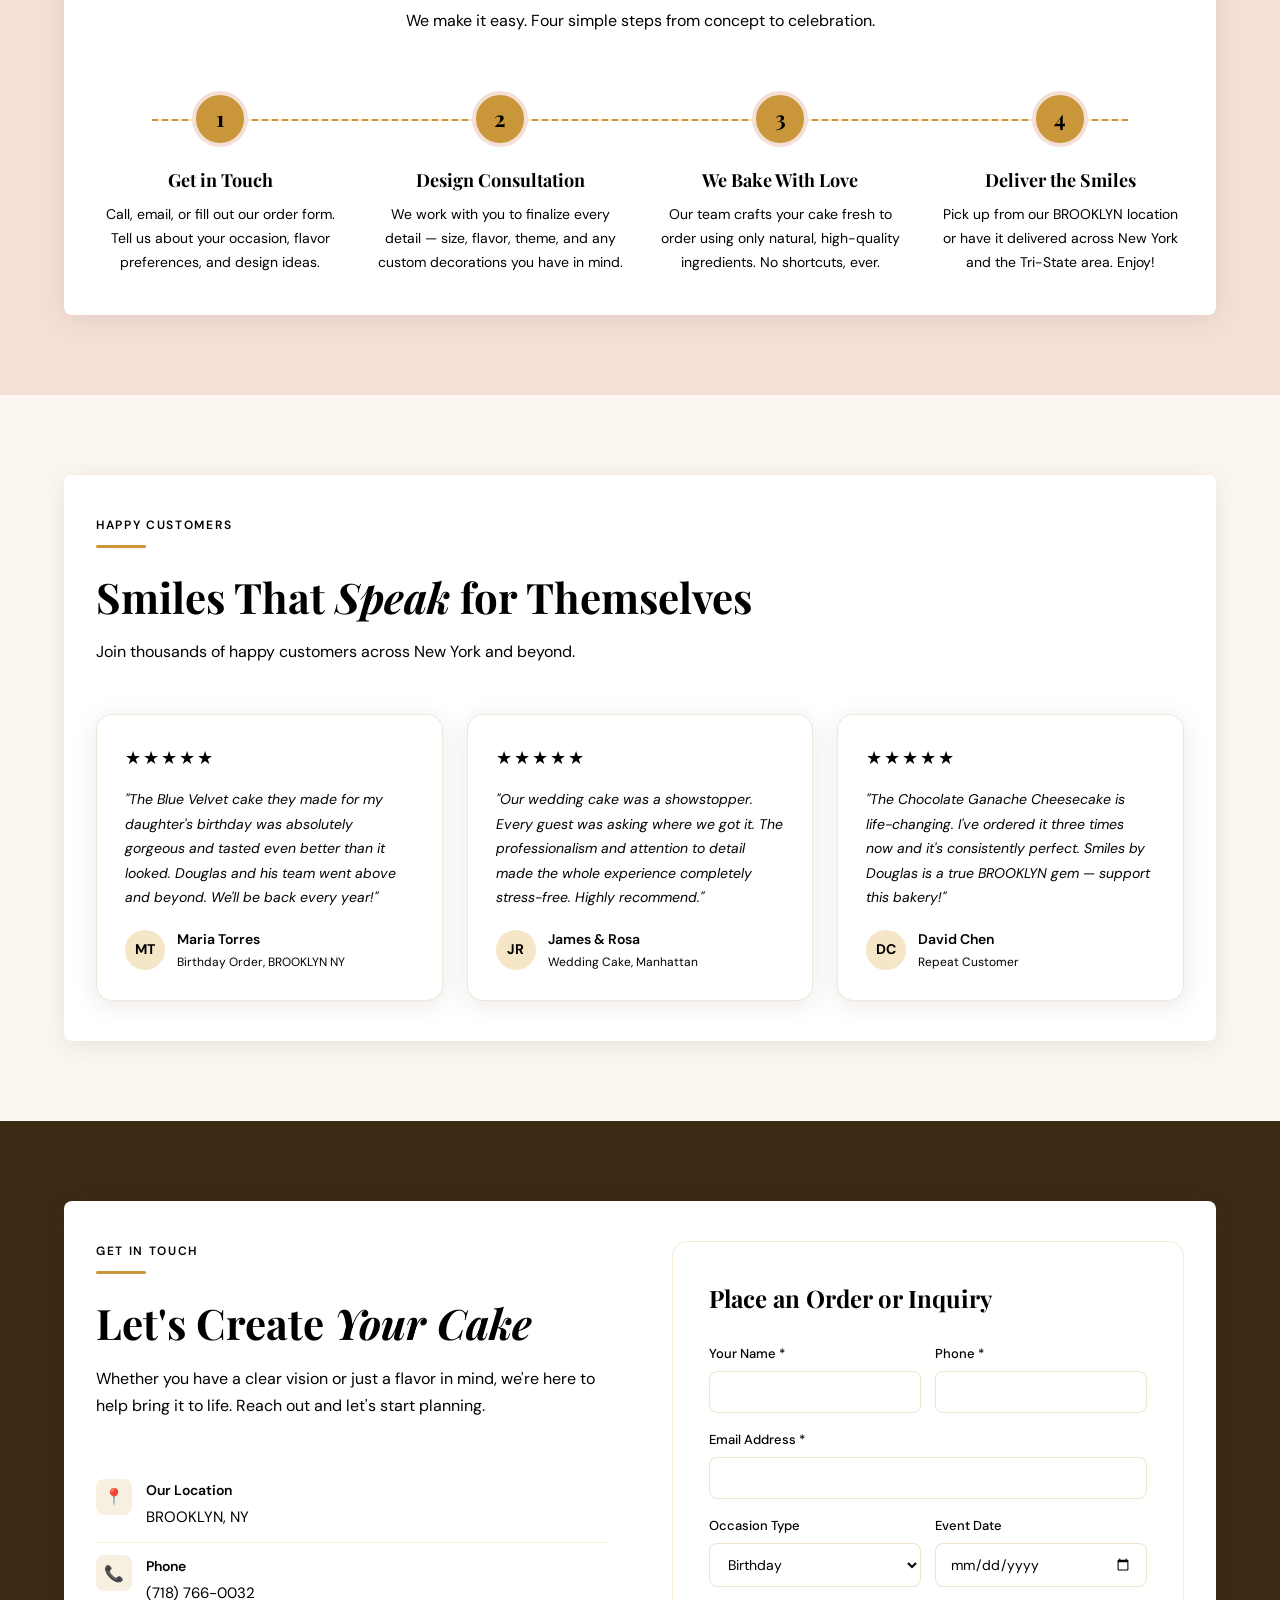
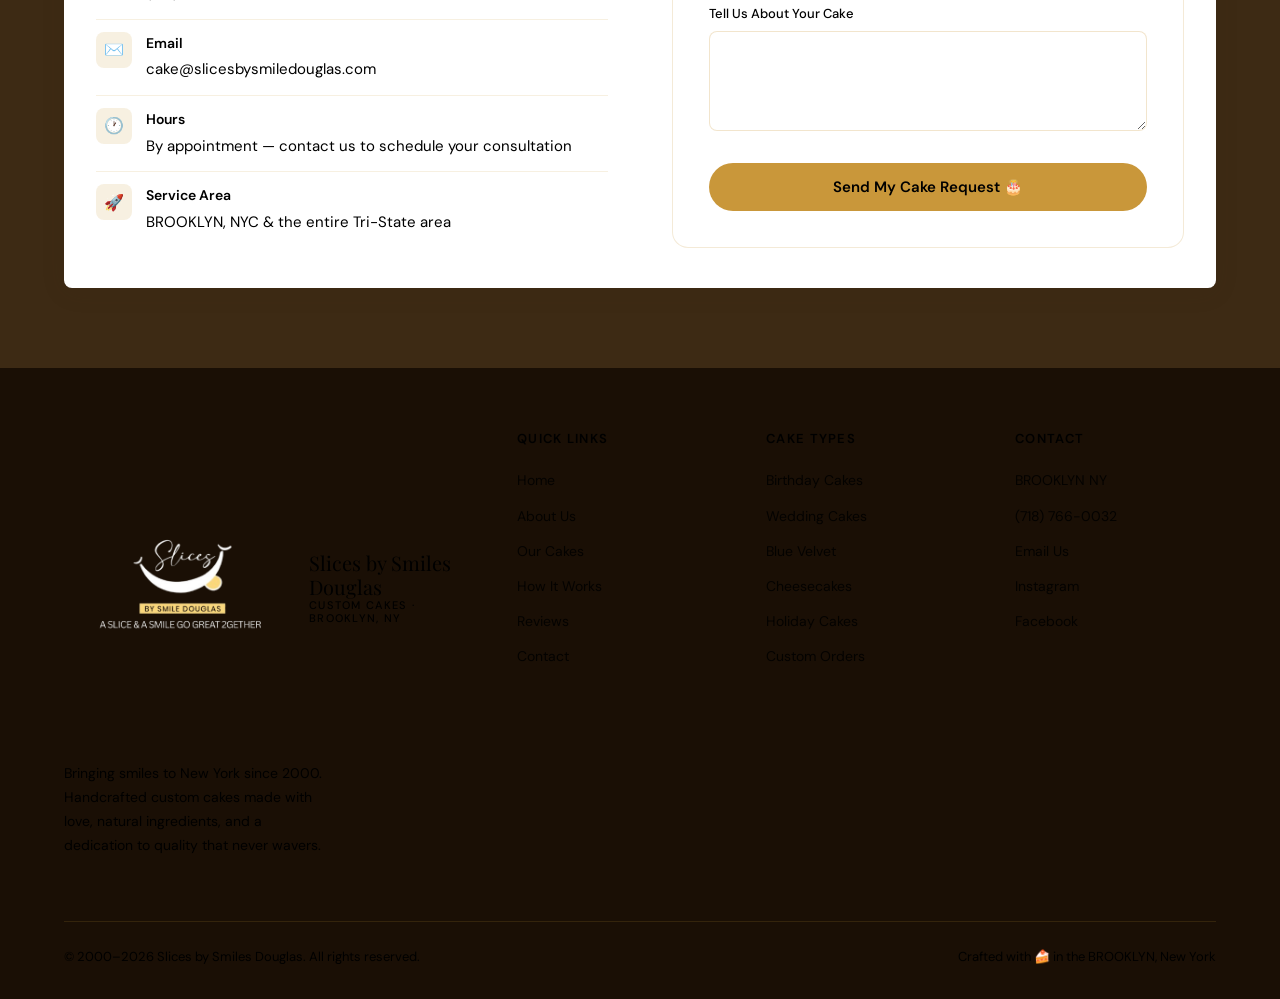
==== commit 31554abb: "Update homepage services cards, add auto order modal, and sync site assets" ====
--- a/index.html
+++ b/index.html
@@ -7,6 +7,7 @@
     <link
       href="https://fonts.googleapis.com/css2?family=Playfair+Display:ital,wght@0,400;0,700;1,400&family=DM+Sans:wght@300;400;500;600&display=swap"
       rel="stylesheet" />
+    <link rel="stylesheet" href="order.css" />
     <style>
       *,
       *::before,
@@ -74,7 +75,7 @@
 
       /* ---- NAV ---- */
       nav {
-        background: var(--brown);
+        background: #000;
         border-bottom: 1px solid var(--border);
         position: sticky;
         top: 0;
@@ -89,18 +90,24 @@
         justify-content: space-between;
         position: relative;
         padding: 0 5%;
-        height: 96px;
+        height: 180px;
         gap: 24px;
+        overflow: visible;
       }
       .logo {
         display: flex;
         align-items: center;
         gap: 12px;
       }
+      nav .logo {
+        position: absolute;
+        left: 50%;
+        transform: translateX(-50%);
+      }
       .logo-icon {
-        width: 84px;
-        height: 84px;
-        background: url('cake_pictures/douglas_cake-new.png') center/contain no-repeat;
+        width: 320px;
+        height: 320px;
+        background: url('cake_pictures/logo.png') center/contain no-repeat;
         border-radius: 10px;
         display: flex;
         align-items: center;
@@ -109,13 +116,13 @@
         color: transparent;
       }
       .nav-toggle {
-        display: none;
+        display: block;
         background: none;
         border: none;
         font-size: 30px;
         color: var(--gold-light);
         cursor: pointer;
-        margin-left: 10px;
+        margin-left: auto;
         z-index: 101;
       }
       .logo-text {
@@ -134,15 +141,29 @@
         text-transform: uppercase;
       }
       .nav-links {
-        display: flex;
+        display: none;
         list-style: none;
-        gap: 8px;
+        position: absolute;
+        top: 180px;
+        right: 0;
+        left: 0;
+        background: #000;
+        flex-direction: column;
+        width: 100%;
+        box-shadow: 0 8px 24px rgba(61, 42, 20, 0.12);
+        border-bottom-left-radius: var(--radius);
+        border-bottom-right-radius: var(--radius);
+        padding: 10px 0;
+        z-index: 102;
+      }
+      .nav-links.open {
+        display: flex;
       }
       .nav-links a {
         font-size: 14px;
         font-weight: 500;
         color: var(--gold-light);
-        padding: 8px 12px;
+        padding: 10px 14px;
         border-radius: var(--radius);
         transition:
           background 0.15s,
@@ -475,49 +496,113 @@
 
       /* ---- SERVICES ---- */
       .services-bg {
-        background: var(--brown);
+        background: #111;
+        padding: 0 !important;
       }
       .services-grid {
         display: grid;
         grid-template-columns: repeat(3, 1fr);
-        gap: 24px;
+        gap: 0;
       }
       .service-card {
-        background: rgba(255, 255, 255, 0.06);
-        border: 1px solid rgba(201, 151, 58, 0.2);
-        border-radius: 16px;
-        padding: 36px 28px;
-        transition:
-          background 0.2s,
-          border-color 0.2s,
-          transform 0.15s;
-        cursor: default;
+        position: relative;
+        height: 520px;
+        overflow: hidden;
+        border: none;
+        border-radius: 0;
+        cursor: pointer;
+        display: flex;
+        align-items: center;
+        justify-content: center;
+        flex-direction: column;
+        text-align: center;
+        padding: 0;
+        background-size: cover;
+        background-position: center;
+        background-repeat: no-repeat;
+      }
+      .service-card::before {
+        content: '';
+        position: absolute;
+        inset: 0;
+        background: linear-gradient(to top, rgba(0,0,0,0.72) 0%, rgba(0,0,0,0.28) 60%, rgba(0,0,0,0.18) 100%);
+        transition: background 0.3s;
+        z-index: 1;
+      }
+      .service-card:hover::before {
+        background: linear-gradient(to top, rgba(0,0,0,0.85) 0%, rgba(0,0,0,0.45) 60%, rgba(0,0,0,0.3) 100%);
       }
       .service-card:hover {
-        background: rgba(201, 151, 58, 0.1);
-        border-color: rgba(201, 151, 58, 0.5);
-        transform: translateY(-3px);
+        transform: none;
+      }
+      .service-card:hover .service-card-btn {
+        background: var(--gold-dark);
+        transform: scale(1.05);
+      }
+      .service-card-content {
+        position: relative;
+        z-index: 2;
+        display: flex;
+        flex-direction: column;
+        align-items: center;
+        justify-content: center;
+        gap: 14px;
+        padding: 28px;
       }
       .service-icon {
-        font-size: 42px;
-        margin-bottom: 20px;
+        font-size: 44px;
+        filter: drop-shadow(0 2px 8px rgba(0,0,0,0.5));
       }
       .service-card h3 {
         font-family: var(--font-display);
-        font-size: 22px;
-        color: var(--white);
-        margin-bottom: 10px;
+        font-size: 26px;
+        color: #fff !important;
+        margin: 0;
+        text-shadow: 0 2px 8px rgba(0,0,0,0.6);
+        line-height: 1.2;
       }
       .service-card p {
         font-size: 14px;
-        color: rgba(255, 255, 255, 0.6);
-        line-height: 1.7;
+        color: rgba(255,255,255,0.82) !important;
+        line-height: 1.65;
+        max-width: 260px;
+        text-shadow: 0 1px 4px rgba(0,0,0,0.5);
+        margin: 0;
+      }
+      .service-card-btn {
+        display: inline-block;
+        background: var(--gold);
+        color: #fff !important;
+        font-weight: 600;
+        font-size: 14px;
+        padding: 11px 28px;
+        border-radius: 28px;
+        text-decoration: none;
+        transition: background 0.2s, transform 0.15s;
+        margin-top: 4px;
+        box-shadow: 0 4px 16px rgba(0,0,0,0.35);
       }
       .services-bg .section-title {
         color: var(--white);
       }
       .services-bg .section-sub {
         color: rgba(255, 255, 255, 0.6);
+      }
+      @media (max-width: 900px) {
+        .services-grid {
+          grid-template-columns: repeat(2, 1fr);
+        }
+        .service-card {
+          height: 420px;
+        }
+      }
+      @media (max-width: 560px) {
+        .services-grid {
+          grid-template-columns: 1fr;
+        }
+        .service-card {
+          height: 340px;
+        }
       }
 
       /* ---- FEATURED / MENU ---- */
@@ -797,6 +882,146 @@
         background: var(--gold-dark);
       }
 
+      /* ---- ORDER POPUP ---- */
+      .order-modal-overlay {
+        display: none;
+        position: fixed;
+        inset: 0;
+        background: rgba(0,0,0,0.65);
+        z-index: 9000;
+        align-items: center;
+        justify-content: center;
+        padding: 20px;
+        backdrop-filter: blur(4px);
+      }
+      .order-modal-overlay.open {
+        display: flex;
+      }
+      .order-modal {
+        background: #fff;
+        border-radius: 20px;
+        padding: 44px 40px 36px;
+        max-width: 440px;
+        width: 100%;
+        position: relative;
+        box-shadow: 0 24px 80px rgba(0,0,0,0.3);
+        text-align: center;
+        animation: modalIn 0.25s ease;
+      }
+      @keyframes modalIn {
+        from { opacity: 0; transform: translateY(24px) scale(0.97); }
+        to   { opacity: 1; transform: translateY(0) scale(1); }
+      }
+      .order-modal-close {
+        position: absolute;
+        top: 14px;
+        right: 18px;
+        background: none;
+        border: none;
+        font-size: 24px;
+        color: #888 !important;
+        cursor: pointer;
+        line-height: 1;
+        padding: 4px 8px;
+        border-radius: 50%;
+        transition: background 0.15s;
+      }
+      .order-modal-close:hover {
+        background: #f2f2f2;
+        color: #333 !important;
+      }
+      .order-modal-icon {
+        font-size: 52px;
+        margin-bottom: 12px;
+      }
+      .order-modal h2 {
+        font-family: var(--font-display);
+        font-size: 26px;
+        color: var(--brown) !important;
+        margin-bottom: 6px;
+      }
+      .order-modal p {
+        font-size: 14px;
+        color: var(--muted) !important;
+        margin-bottom: 28px;
+      }
+      .order-modal-options {
+        display: flex;
+        flex-direction: column;
+        gap: 14px;
+      }
+      .order-platform-btn {
+        display: flex;
+        align-items: center;
+        gap: 16px;
+        padding: 16px 22px;
+        border-radius: 14px;
+        text-decoration: none;
+        font-weight: 600;
+        font-size: 15px;
+        transition: transform 0.15s, box-shadow 0.15s;
+        border: 2px solid transparent;
+      }
+      .order-platform-btn:hover {
+        transform: translateY(-2px);
+        box-shadow: 0 8px 28px rgba(0,0,0,0.14);
+      }
+      .order-platform-btn .platform-logo {
+        width: 44px;
+        height: 44px;
+        border-radius: 10px;
+        display: flex;
+        align-items: center;
+        justify-content: center;
+        font-size: 26px;
+        flex-shrink: 0;
+      }
+      .order-platform-btn .platform-info {
+        text-align: left;
+      }
+      .order-platform-btn .platform-name {
+        display: block;
+        font-size: 16px;
+        font-weight: 700;
+        line-height: 1.2;
+      }
+      .order-platform-btn .platform-sub {
+        display: block;
+        font-size: 12px;
+        font-weight: 400;
+        opacity: 0.75;
+        margin-top: 2px;
+      }
+      .btn-ubereats {
+        background: #000;
+        color: #fff !important;
+      }
+      .btn-ubereats .platform-logo { background: #06c167; }
+      .btn-ubereats .platform-name { color: #fff !important; }
+      .btn-ubereats .platform-sub  { color: rgba(255,255,255,0.7) !important; }
+      .btn-doordash {
+        background: #ff3008;
+        color: #fff !important;
+      }
+      .btn-doordash .platform-logo { background: rgba(255,255,255,0.2); }
+      .btn-doordash .platform-name { color: #fff !important; }
+      .btn-doordash .platform-sub  { color: rgba(255,255,255,0.75) !important; }
+      .order-modal-divider {
+        display: flex;
+        align-items: center;
+        gap: 10px;
+        margin: 4px 0;
+        color: #bbb !important;
+        font-size: 12px;
+      }
+      .order-modal-divider::before,
+      .order-modal-divider::after {
+        content: '';
+        flex: 1;
+        height: 1px;
+        background: #e5e5e5;
+      }
+
       /* ---- FOOTER ---- */
       footer {
         background: #1a0f05;
@@ -856,6 +1081,17 @@
         gap: 10px;
       }
 
+      body * {
+        color: #000 !important;
+      }
+      nav .nav-toggle,
+      nav .nav-links a,
+      nav .nav-cta,
+      nav .logo-text,
+      nav .logo-text span {
+        color: #fff !important;
+      }
+
       /* ---- RESPONSIVE ---- */
       @media (max-width: 900px) {
         .hero-inner {
@@ -873,9 +1109,6 @@
         }
         .about-badge {
           right: 10px;
-        }
-        .services-grid {
-          grid-template-columns: 1fr 1fr;
         }
         .menu-grid {
           grid-template-columns: repeat(2, 1fr);
@@ -908,8 +1141,8 @@
           gap: 12px;
         }
         .logo-icon {
-          width: 72px;
-          height: 72px;
+          width: 82px;
+          height: 82px;
           border-radius: 8px;
         }
         .logo-text {
@@ -923,14 +1156,15 @@
           position: absolute;
           top: 88px;
           right: 0;
-          background: var(--brown);
+          left: 0;
+          background: #000;
           flex-direction: column;
           width: 100%;
           box-shadow: 0 8px 24px rgba(61, 42, 20, 0.12);
           border-bottom-left-radius: var(--radius);
           border-bottom-right-radius: var(--radius);
           padding: 10px 0;
-          z-index: 100;
+          z-index: 102;
         }
         .nav-links.open {
           display: flex;
@@ -938,12 +1172,6 @@
         .nav-links a {
           padding: 10px 14px;
         }
-        .nav-toggle {
-          display: block;
-        }
-        .services-grid {
-          grid-template-columns: 1fr;
-        }
         .menu-grid {
           grid-template-columns: 1fr;
         }
@@ -959,8 +1187,8 @@
       }
       @media (max-width: 420px) {
         .logo-icon {
-          width: 76px;
-          height: 76px;
+          width: 84px;
+          height: 84px;
         }
       }
     </style>
@@ -999,59 +1227,73 @@
           <li><a href="#how">How It Works</a></li>
           <li><a href="#testimonials">Reviews</a></li>
           <li><a href="order.html">Wholesale Order</a></li>
-          <li><a href="#contact" class="nav-cta">Order Now</a></li>
+          <li><a href="#" class="nav-cta" onclick="openOrderModal(event)">Order Now</a></li>
         </ul>
       </div>
     </nav>
 
-    <!-- HERO -->
-    <section class="hero">
-      <div class="hero-bg"></div>
-      <div class="hero-pattern"></div>
-      <div class="hero-inner">
-        <div>
-          <div class="hero-tag">✦ Est. 2000 · BROOKLYN, New York</div>
-          <h1>Custom Cakes That <em>Bring Smiles</em> to Every Occasion</h1>
-          <p>
-            Renowned BROOKLYN bakery specializing in handcrafted custom cakes for
-            birthdays, weddings, holidays, and every celebration in between.
-            Quality, freshness, and joy in every slice.
-          </p>
-          <div class="hero-btns">
-            <a href="#menu" class="btn-primary">Explore Our Cakes</a>
-            <a href="#contact" class="btn-outline">Get a Quote</a>
-          </div>
-          <div class="hero-stats">
-            <div class="hero-stat">
-              <div class="num">25+</div>
-              <div class="label">Years Baking</div>
-            </div>
-            <div class="hero-stat">
-              <div class="num">1000s</div>
-              <div class="label">Happy Customers</div>
-            </div>
-            <div class="hero-stat">
-              <div class="num">100%</div>
-              <div class="label">Natural Ingredients</div>
-            </div>
+    <!-- SERVICES -->
+    <section class="services-bg">
+      <div class="services-grid">
+
+        <div class="service-card" style="background-image: url('cake_pictures/signatures/red_velvet.jpg')">
+          <div class="service-card-content">
+            <!-- <div class="service-icon">🎂</div> -->
+            <h3>Our Menu</h3>
+            <p>Explore our full range of handcrafted custom cakes made fresh to order.</p>
+            <a href="#menu" class="service-card-btn">View Menu</a>
           </div>
         </div>
-        <div class="hero-visual">
-          <div class="hero-cake-card">
-            <div class="cake-emoji"></div>
-            <h3>Signature Custom Cakes</h3>
-            <p>Handcrafted with love for your most special moments</p>
-            <br />
-            <a
-              href="#menu"
-              class="btn-primary"
-              style="font-size: 14px; padding: 10px 24px"
-              >View Menu</a
-            >
+
+        <div class="service-card" style="background-image: url('cake_pictures/brooklyn.jpg')">
+          <div class="service-card-content">
+            <!-- <div class="service-icon">💍</div> -->
+            <h3>About Us</h3>
+            <p>25+ years of bringing smiles to Brooklyn and beyond. Learn our story.</p>
+            <a href="about.html" class="service-card-btn">Meet the Baker</a>
           </div>
         </div>
+
+        <div class="service-card" style="background-image: url('cake_pictures/signatures/cupacakes.jpg')">
+          <div class="service-card-content">
+            <!-- <div class="service-icon">🎄</div> -->
+            <h3>Catering</h3>
+            <p>From Christmas to cultural celebrations, we bake cakes that honor tradition.</p>
+            <a href="#contact" class="service-card-btn">Order Now</a>
+          </div>
+        </div>
+
+        <div class="service-card" style="background-image: url('cake_pictures/signatures/wholesale.jpg')">
+          <div class="service-card-content">
+            <!-- <div class="service-icon">🍫</div> -->
+            <h3>Wholesale</h3>
+            <p>Blue Velvet, Chocolate Ganache Cheesecake &amp; more signature favorites.</p>
+            <a href="#menu" class="service-card-btn">Explore Flavors</a>
+          </div>
+        </div>
+
+        <div class="service-card" style="background-image: url('cake_pictures/heart_cake.jpg')">
+          <div class="service-card-content">
+            <div class="service-icon">🎓</div>
+            <h3>Customer Reviews</h3>
+            <p>Graduations, baby showers, anniversaries — every milestone deserves a cake.</p>
+            <a href="#contact" class="service-card-btn">Plan Your Event</a>
+          </div>
+        </div>
+
+        <div class="service-card" style="background-image: url('cake_pictures/cake2.png')">
+          <div class="service-card-content">
+            <div class="service-icon">🚚</div>
+            <h3>Delivery & Pickup</h3>
+            <p>Pickup in Brooklyn or delivery across New York & the Tri-State area.</p>
+            <a href="#contact" class="service-card-btn">Get a Quote</a>
+          </div>
+        </div>
+
       </div>
     </section>
+
+   
 
     <!-- MARQUEE -->
     <div class="marquee-strip">
@@ -1137,74 +1379,50 @@
       </div>
     </section>
 
-    <!-- SERVICES -->
-    <section class="services-bg" style="padding: 80px 5%">
-      <div class="section-inner">
-        <div style="text-align: center; margin-bottom: 48px">
-          <div class="section-tag" style="color: var(--gold)">
-            What We Offer
-          </div>
-          <div class="divider" style="margin: 10px auto 0"></div>
-          <h2
-            class="section-title"
-            style="color: var(--white); margin-top: 10px">
-            Every Cake, a <em>Masterpiece</em>
-          </h2>
-          <p
-            class="section-sub"
-            style="color: rgba(255, 255, 255, 0.6); margin: 0 auto">
-            From intimate celebrations to grand events, we craft cakes that
-            leave lasting impressions.
+     <!-- HERO -->
+    <section class="hero">
+      <div class="hero-bg"></div>
+      <div class="hero-pattern"></div>
+      <div class="hero-inner">
+        <div>
+          <div class="hero-tag">✦ Est. 2000 · BROOKLYN, New York</div>
+          <h1>Custom Cakes That <em>Bring Smiles</em> to Every Occasion</h1>
+          <p>
+            Renowned BROOKLYN bakery specializing in handcrafted custom cakes for
+            birthdays, weddings, holidays, and every celebration in between.
+            Quality, freshness, and joy in every slice.
           </p>
+          <div class="hero-btns">
+            <a href="#menu" class="btn-primary">Explore Our Cakes</a>
+            <a href="#contact" class="btn-outline">Get a Quote</a>
+          </div>
+          <div class="hero-stats">
+            <div class="hero-stat">
+              <div class="num">25+</div>
+              <div class="label">Years Baking</div>
+            </div>
+            <div class="hero-stat">
+              <div class="num">1000s</div>
+              <div class="label">Happy Customers</div>
+            </div>
+            <div class="hero-stat">
+              <div class="num">100%</div>
+              <div class="label">Natural Ingredients</div>
+            </div>
+          </div>
         </div>
-        <div class="services-grid">
-          <div class="service-card">
-            <div class="service-icon">🎂</div>
-            <h3>Birthday Cakes</h3>
-            <p>
-              Make their day unforgettable. Fully custom designs in any flavor,
-              size, or theme — from elegant to playful.
-            </p>
-          </div>
-          <div class="service-card">
-            <div class="service-icon">💍</div>
-            <h3>Wedding Cakes</h3>
-            <p>
-              Your love story deserves a show-stopping centerpiece. We work
-              closely with couples to design the cake of their dreams.
-            </p>
-          </div>
-          <div class="service-card">
-            <div class="service-icon">🎄</div>
-            <h3>Holiday & Seasonal</h3>
-            <p>
-              From Christmas to Thanksgiving to cultural celebrations, we bake
-              cakes that honor tradition with exquisite flavor.
-            </p>
-          </div>
-          <div class="service-card">
-            <div class="service-icon">🍫</div>
-            <h3>Specialty Flavors</h3>
-            <p>
-              Our signature Blue Velvet Birthday Cake and Chocolate Ganache
-              Covered Cheesecake are customer favorites for a reason.
-            </p>
-          </div>
-          <div class="service-card">
-            <div class="service-icon">🎓</div>
-            <h3>Milestone Events</h3>
-            <p>
-              Graduations, baby showers, anniversaries — celebrate every
-              milestone with a cake as special as the moment.
-            </p>
-          </div>
-          <div class="service-card">
-            <div class="service-icon">🚚</div>
-            <h3>Delivery & Pickup</h3>
-            <p>
-              Convenient pickup from our BROOKLYN location, or delivery across New
-              York and the Tri-State area. Freshness guaranteed.
-            </p>
+        <div class="hero-visual">
+          <div class="hero-cake-card">
+            <div class="cake-emoji"></div>
+            <h3>Signature Custom Cakes</h3>
+            <p>Handcrafted with love for your most special moments</p>
+            <br />
+            <a
+              href="#menu"
+              class="btn-primary"
+              style="font-size: 14px; padding: 10px 24px"
+              >View Menu</a
+            >
           </div>
         </div>
       </div>
@@ -1213,9 +1431,9 @@
     <!-- FEATURED MENU -->
     <section id="menu">
       <div class="section-inner">
-        <div class="section-tag">Our Menu</div>
-        <div class="divider"></div>
-        <h2 class="section-title">Discover <em>Delicious</em> Creations</h2>
+        <!-- <div class="section-tag">Our Menu</div> -->
+        <!-- <div class="divider"></div> -->
+        <h2 class="section-title menu-title-center">Our Menu</h2>
         <p class="section-sub">
           Every cake is baked fresh to order using only natural ingredients.
           Browse our most popular creations below.
@@ -1635,5 +1853,50 @@
         <span>Crafted with 🍰 in the BROOKLYN, New York</span>
       </div>
     </footer>
+    <!-- ORDER NOW POPUP -->
+    <div class="order-modal-overlay" id="orderModal" onclick="closeOrderModalOnOverlay(event)">
+      <div class="order-modal">
+        <button class="order-modal-close" onclick="closeOrderModal()" aria-label="Close">&times;</button>
+        <div class="order-modal-icon">🎂</div>
+        <h2>Order Online</h2>
+        <p>Choose your preferred delivery platform and get Slices by Smiles Douglas delivered straight to your door.</p>
+        <div class="order-modal-options">
+          <a href="https://www.ubereats.com" target="_blank" rel="noopener" class="order-platform-btn btn-ubereats">
+            <div class="platform-logo">🛵</div>
+            <div class="platform-info">
+              <span class="platform-name">Uber Eats</span>
+              <span class="platform-sub">Fast delivery · Track your order</span>
+            </div>
+          </a>
+          <div class="order-modal-divider">or</div>
+          <a href="https://www.doordash.com" target="_blank" rel="noopener" class="order-platform-btn btn-doordash">
+            <div class="platform-logo">🚗</div>
+            <div class="platform-info">
+              <span class="platform-name">DoorDash</span>
+              <span class="platform-sub">Quick delivery · Easy ordering</span>
+            </div>
+          </a>
+        </div>
+      </div>
+    </div>
+
+    <script>
+      function openOrderModal(e) {
+        if (e) e.preventDefault();
+        document.getElementById('orderModal').classList.add('open');
+        document.body.style.overflow = 'hidden';
+      }
+      function closeOrderModal() {
+        document.getElementById('orderModal').classList.remove('open');
+        document.body.style.overflow = '';
+      }
+      function closeOrderModalOnOverlay(e) {
+        if (e.target === document.getElementById('orderModal')) closeOrderModal();
+      }
+      document.addEventListener('keydown', function(e) {
+        if (e.key === 'Escape') closeOrderModal();
+      });
+        setTimeout(openOrderModal, 9000);
+    </script>
   </body>
 </html>
--- a/order.css
+++ b/order.css
@@ -0,0 +1,117 @@
+*, *::before, *::after { box-sizing: border-box; margin: 0; padding: 0; }
+:root { --gold: #c9973a; --gold-light: #f5e6c8; --gold-dark: #8a6220; --cream: #fbf7f0; --brown: #3d2a14; --brown-mid: #6b4c2a; --blush: #f5e0d8; --white: #ffffff; --text: #2a1a0a; --muted: #7a6050; --border: rgba(180, 140, 80, 0.2); --font-display: "Playfair Display", Georgia, serif; --font-body: "DM Sans", sans-serif; --radius: 8px; --shadow: 0 4px 24px rgba(61, 42, 20, 0.1); }
+html { scroll-behavior: smooth; }
+body { font-family: var(--font-body); background: var(--cream); color: var(--text); line-height: 1.7; }
+img { display: block; max-width: 100%; }
+a { text-decoration: none; color: inherit; }
+/* ---- TOP BAR ---- */
+.topbar { background: var(--brown); color: var(--gold-light); font-size: 13px; display: flex; justify-content: space-between; align-items: center; padding: 8px 5%; gap: 12px; flex-wrap: wrap; }
+.topbar a { color: var(--gold-light); opacity: 0.8; }
+.topbar a:hover { opacity: 1; }
+/* ---- NAV ---- */
+nav { background: #000; border-bottom: 1px solid var(--border); position: sticky; top: 0; z-index: 100; box-shadow: 0 2px 16px rgba(61, 42, 20, 0.07); }
+.nav-inner { max-width: 1200px; margin: auto; display: flex; align-items: center; justify-content: space-between; position: relative; padding: 0 5%; height: 96px; gap: 24px; overflow: visible; }
+.logo { display: flex; align-items: center; gap: 12px; }
+nav .logo { position: absolute; left: 50%; transform: translateX(-50%); }
+.logo-icon { width: 96px; height: 96px; background: url('cake_pictures/douglas_cake-new.png') center/contain no-repeat; border-radius: 10px; display: flex; align-items: center; justify-content: center; font-size: 0; color: transparent; }
+.logo-text { font-family: var(--font-display); font-size: 20px; color: var(--gold-light); line-height: 1.2; }
+.logo-text span { display: block; font-size: 11px; font-family: var(--font-body); font-weight: 500; color: rgba(255,255,255,0.75); letter-spacing: 0.12em; text-transform: uppercase; }
+.nav-links { display: none; list-style: none; position: absolute; top: 96px; right: 0; left: 0; background: #000; flex-direction: column; width: 100%; box-shadow: 0 8px 24px rgba(61, 42, 20, 0.12); border-bottom-left-radius: var(--radius); border-bottom-right-radius: var(--radius); padding: 10px 0; z-index: 102; }
+.nav-links.open { display: flex; }
+.nav-links a { font-size: 14px; font-weight: 500; color: var(--gold-light); padding: 10px 14px; border-radius: var(--radius); transition: background 0.15s, color 0.15s; }
+.nav-links a:hover { background: rgba(245,230,200,0.2); color: var(--white); }
+.nav-cta { background: var(--gold); color: var(--white) !important; border-radius: 24px !important; padding: 8px 20px !important; font-weight: 600 !important; transition: background 0.15s !important; }
+.nav-cta:hover { background: var(--gold-dark) !important; }
+.nav-toggle {
+  display: block;
+  background: none;
+  border: none;
+  font-size: 28px;
+  color: var(--gold-light);
+  cursor: pointer;
+  margin-left: auto;
+  z-index: 101;
+}
+@media (max-width: 768px) {
+  .nav-inner {
+    height: 88px;
+    gap: 12px;
+  }
+  .logo-icon {
+    width: 82px;
+    height: 82px;
+    border-radius: 8px;
+  }
+  .logo-text {
+    font-size: 16px;
+  }
+  .logo-text span {
+    font-size: 9px;
+  }
+  .nav-links {
+    top: 88px;
+    box-shadow: 0 8px 24px rgba(61, 42, 20, 0.08);
+  }
+}
+/* ---- SECTIONS ---- */
+section { padding: 80px 5%; }
+.section-inner { max-width: 900px; margin: 40px auto; background: var(--white); border-radius: var(--radius); box-shadow: var(--shadow); padding: 40px 32px; }
+.section-tag { font-size: 12px; font-weight: 600; letter-spacing: 0.14em; text-transform: uppercase; color: var(--gold); margin-bottom: 10px; }
+.section-title { font-family: var(--font-display); font-size: clamp(28px, 4vw, 42px); color: var(--brown); line-height: 1.2; margin-bottom: 16px; }
+.section-title em { font-style: italic; color: var(--gold-dark); }
+.divider { width: 50px; height: 3px; background: var(--gold); border-radius: 2px; margin-bottom: 24px; }
+/* ---- FOOTER ---- */
+footer { background: var(--brown); color: var(--white); padding: 60px 5% 24px; }
+.footer-grid { display: grid; grid-template-columns: 2fr 1fr 1fr 1fr; gap: 40px; max-width: 1200px; margin: auto; }
+.footer-brand { margin-bottom: 24px; }
+.footer-brand .logo { margin-bottom: 12px; }
+.footer-brand p { color: rgba(255,255,255,0.7); font-size: 14px; }
+.footer-col h5 { font-size: 15px; font-weight: 700; margin-bottom: 14px; color: var(--gold-light); }
+.footer-col ul { list-style: none; padding: 0; }
+.footer-col ul li { margin-bottom: 8px; }
+.footer-col ul a { color: var(--white); opacity: 0.85; font-size: 14px; }
+.footer-col ul a:hover { opacity: 1; text-decoration: underline; }
+.footer-bottom { border-top: 1px solid rgba(255,255,255,0.1); margin-top: 40px; padding-top: 18px; display: flex; justify-content: space-between; font-size: 13px; color: rgba(255,255,255,0.6); }
+nav .nav-toggle,
+nav .nav-links a,
+nav .nav-cta,
+nav .logo-text,
+nav .logo-text span { color: #fff !important; }
+/* ---- WHOLESALE CAKE LIST ---- */
+.cake-list-section { max-width: 900px; margin: 40px auto 0; background: var(--white); border-radius: var(--radius); box-shadow: var(--shadow); padding: 36px 32px; }
+.cake-list-section h2 { font-family: var(--font-display); font-size: clamp(22px, 3vw, 32px); color: var(--brown); margin-bottom: 8px; }
+.cake-list-section .section-tag { font-size: 12px; font-weight: 600; letter-spacing: 0.14em; text-transform: uppercase; color: var(--gold); margin-bottom: 10px; }
+.cake-list-section p { color: var(--muted); font-size: 15px; margin-bottom: 24px; }
+.cake-list-grid { display: grid; grid-template-columns: repeat(3, 1fr); gap: 10px 24px; list-style: none; padding: 0; }
+.cake-list-grid li { display: flex; align-items: center; gap: 10px; padding: 9px 14px; background: var(--cream); border-radius: var(--radius); font-size: 14px; color: var(--brown-mid); font-weight: 500; border: 1px solid var(--border); }
+.cake-list-grid li .cake-dot { width: 10px; height: 10px; min-width: 10px; background: var(--gold); border-radius: 50%; }
+.cake-list-grid li em { font-style: normal; font-size: 12px; color: var(--muted); margin-left: 4px; }
+@media (max-width: 700px) { .cake-list-grid { grid-template-columns: repeat(2, 1fr); } }
+@media (max-width: 460px) { .cake-list-grid { grid-template-columns: 1fr; } }
+/* ---- ORDER FORM ---- */
+.order-form label { font-weight: 600; color: var(--brown-mid); display: block; margin-bottom: 6px; margin-top: 18px; }
+.order-form input, .order-form select, .order-form textarea { width: 100%; padding: 10px 12px; border: 1px solid var(--border); border-radius: var(--radius); font-size: 1rem; margin-bottom: 12px; background: var(--cream); color: var(--text); font-family: var(--font-body); }
+.order-form .item-row { display: grid; grid-template-columns: 2fr 1fr 1fr 2fr 40px; gap: 10px; align-items: center; margin-bottom: 10px; }
+.order-form .item-row input, .order-form .item-row select { margin-bottom: 0; }
+.order-form .add-item-btn { background: var(--gold); color: var(--white); border: none; border-radius: 50%; width: 36px; height: 36px; font-size: 1.5rem; cursor: pointer; display: flex; align-items: center; justify-content: center; transition: background 0.15s; }
+.order-form .add-item-btn:hover { background: var(--gold-dark); }
+.order-form .remove-item-btn { background: var(--blush); color: var(--brown-mid); border: none; border-radius: 50%; width: 32px; height: 32px; font-size: 1.2rem; cursor: pointer; display: flex; align-items: center; justify-content: center; margin-left: 4px; }
+.order-form .remove-item-btn:hover { background: var(--gold-light); color: var(--gold-dark); }
+.btn-primary { background: var(--gold); color: var(--white); padding: 14px 32px; border-radius: 28px; font-weight: 600; font-size: 15px; border: none; cursor: pointer; margin-top: 18px; transition: background 0.15s, transform 0.1s; }
+.btn-primary:hover { background: var(--gold-dark); transform: translateY(-1px); }
+.order-form .item-header { display: grid; grid-template-columns: 2fr 1fr 1fr 2fr 40px; gap: 10px; font-weight: 700; color: var(--muted); margin-bottom: 8px; font-size: 1rem; }
+@media (max-width: 900px) {
+  .footer-grid { grid-template-columns: 1fr 1fr; }
+}
+@media (max-width: 760px) {
+  .topbar { justify-content: center; text-align: center; gap: 6px; font-size: 12px; }
+  .section-inner,
+  .cake-list-section { padding: 24px 18px; margin: 24px auto; }
+  .order-form .item-header { display: none; }
+  .order-form .item-row { grid-template-columns: 1fr; gap: 8px; border: 1px solid var(--border); border-radius: var(--radius); padding: 12px; background: #fff; }
+  .order-form .remove-item-btn { margin-left: 0; justify-self: end; }
+}
+@media (max-width: 560px) {
+  .footer-grid { grid-template-columns: 1fr; }
+  .footer-bottom { flex-direction: column; align-items: flex-start; gap: 8px; }
+}
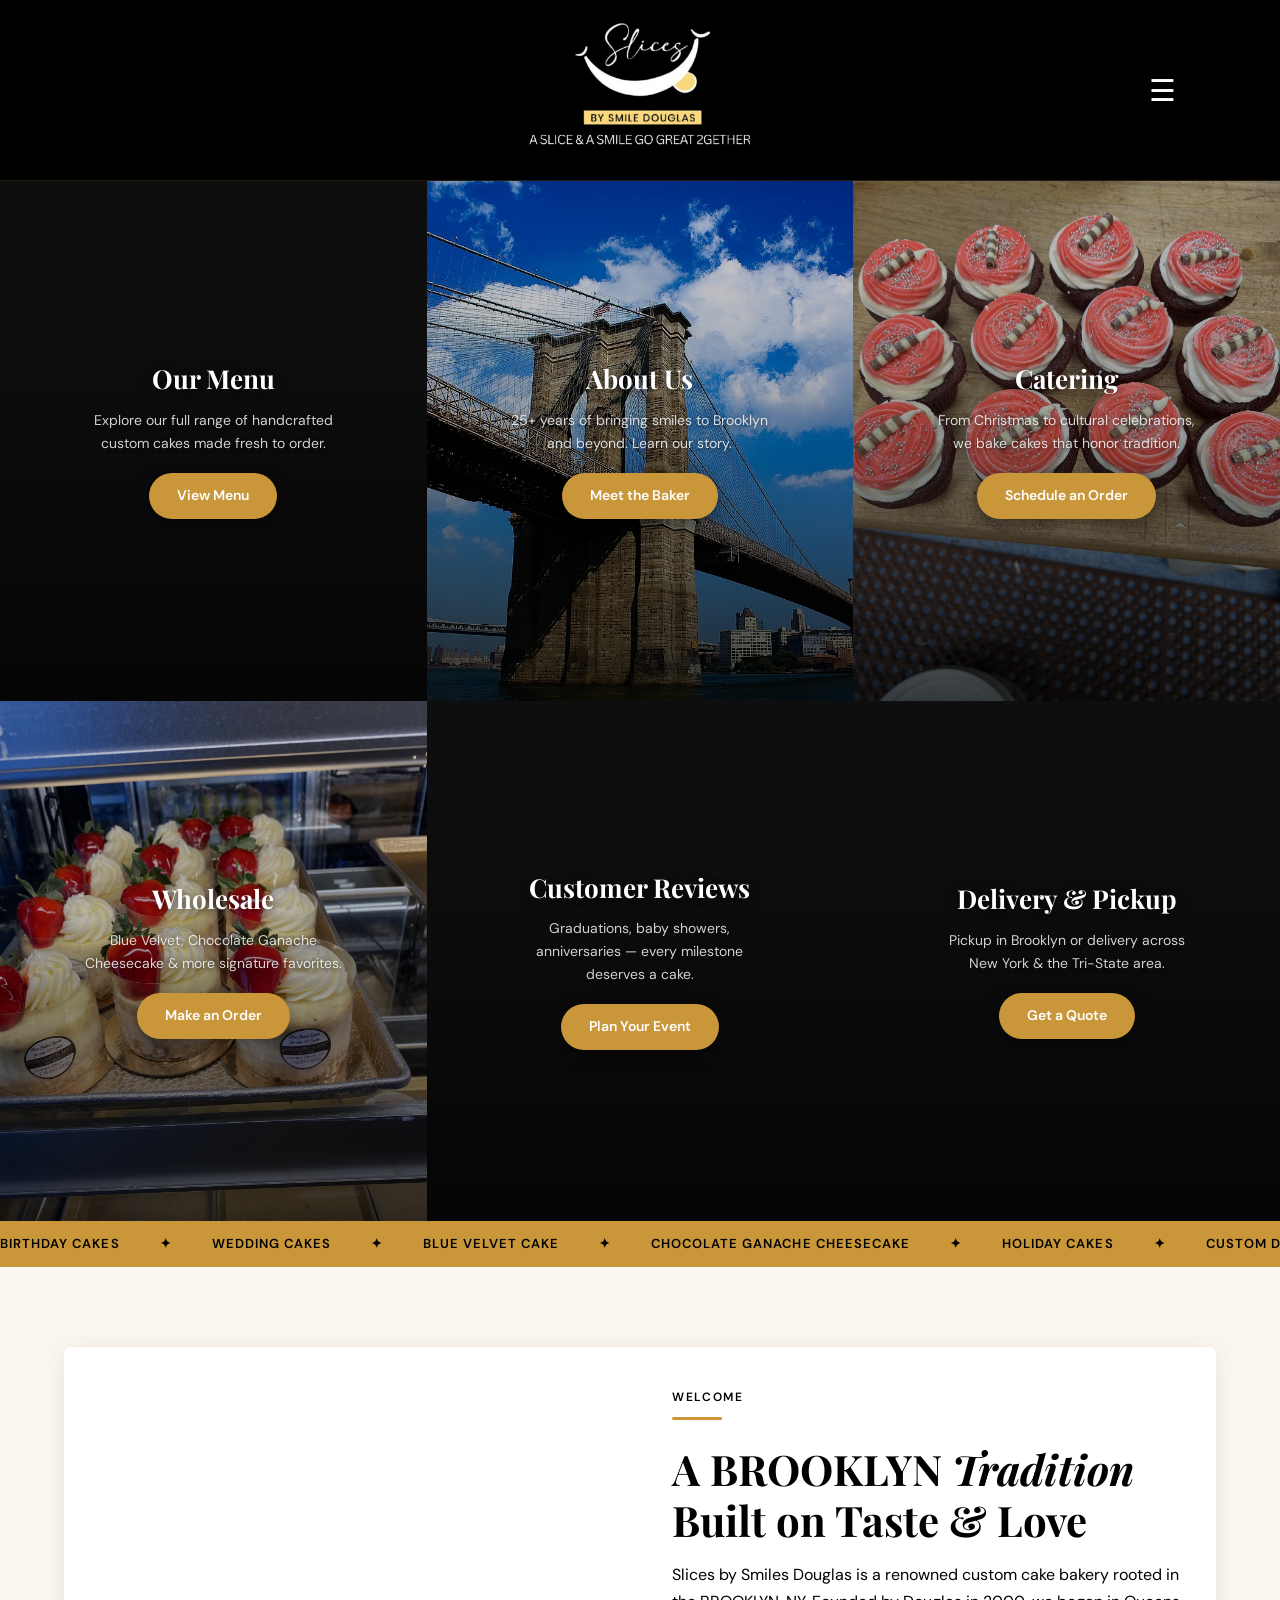
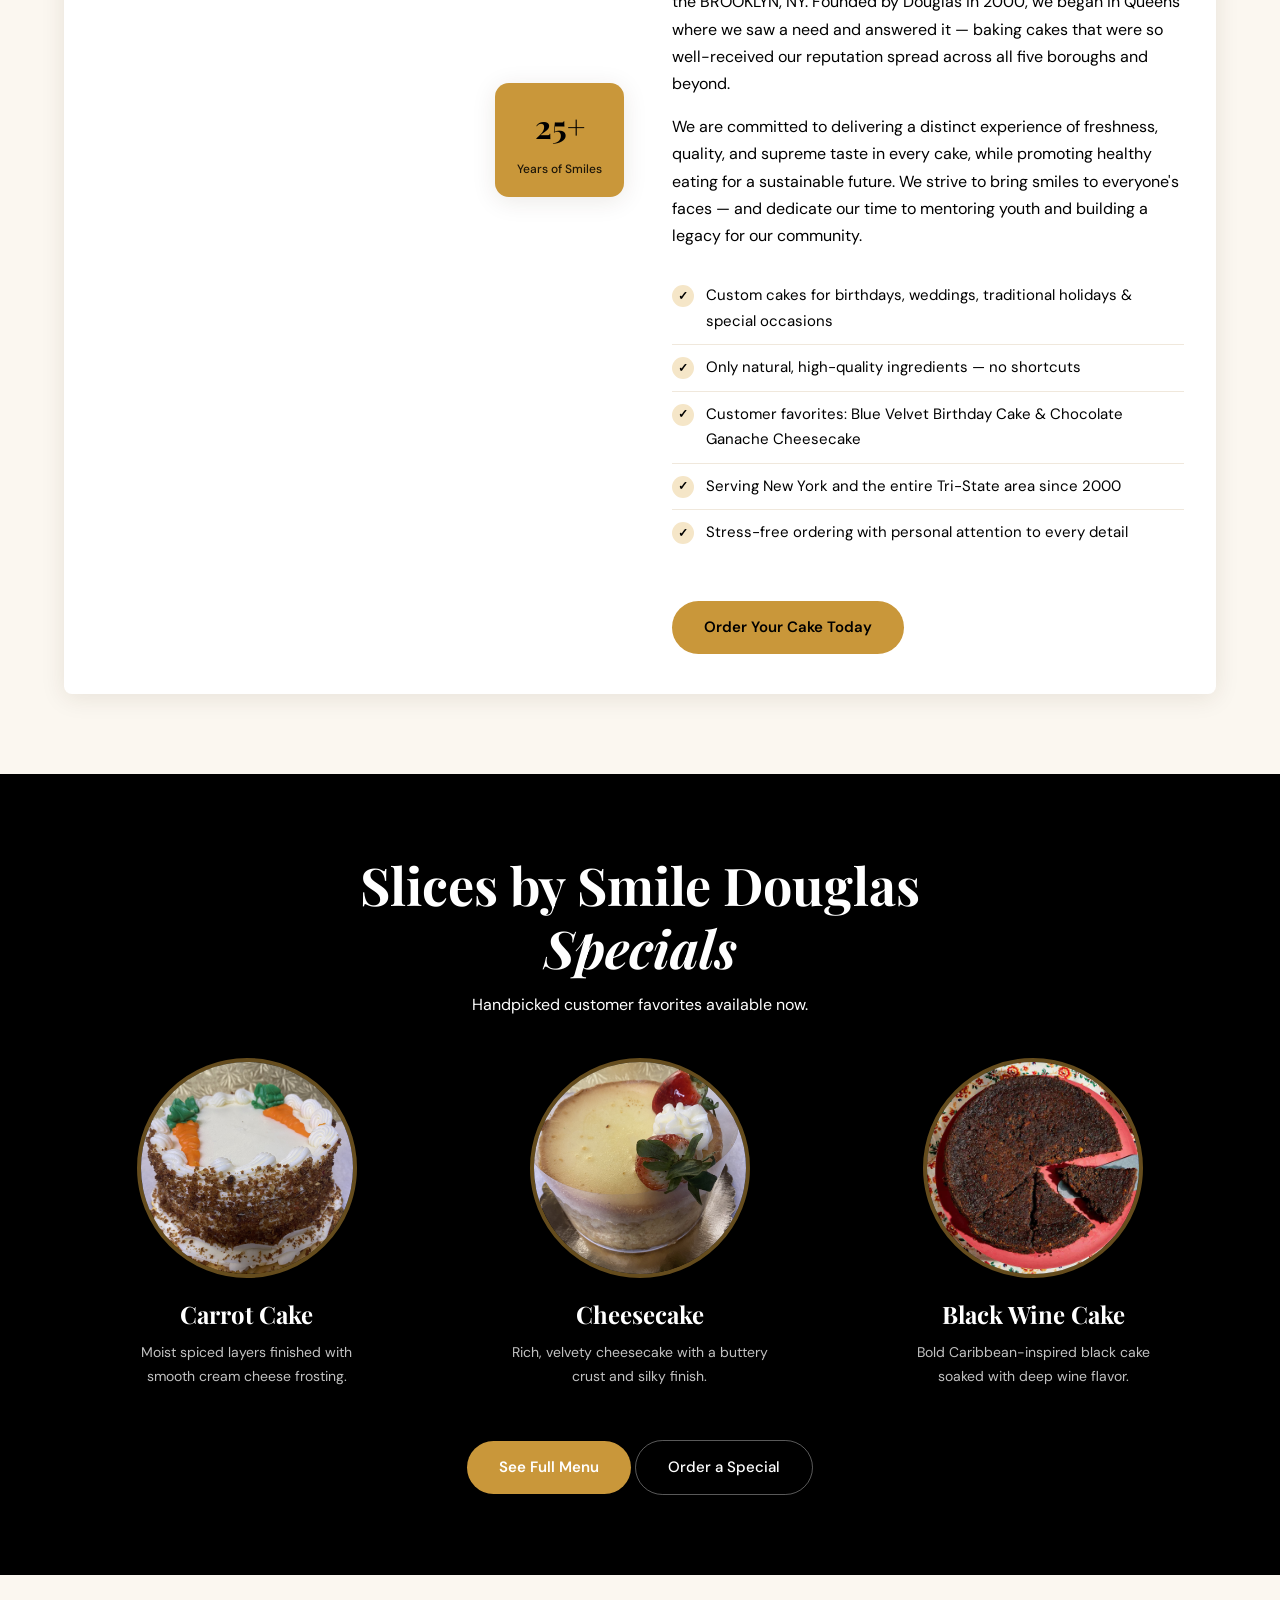
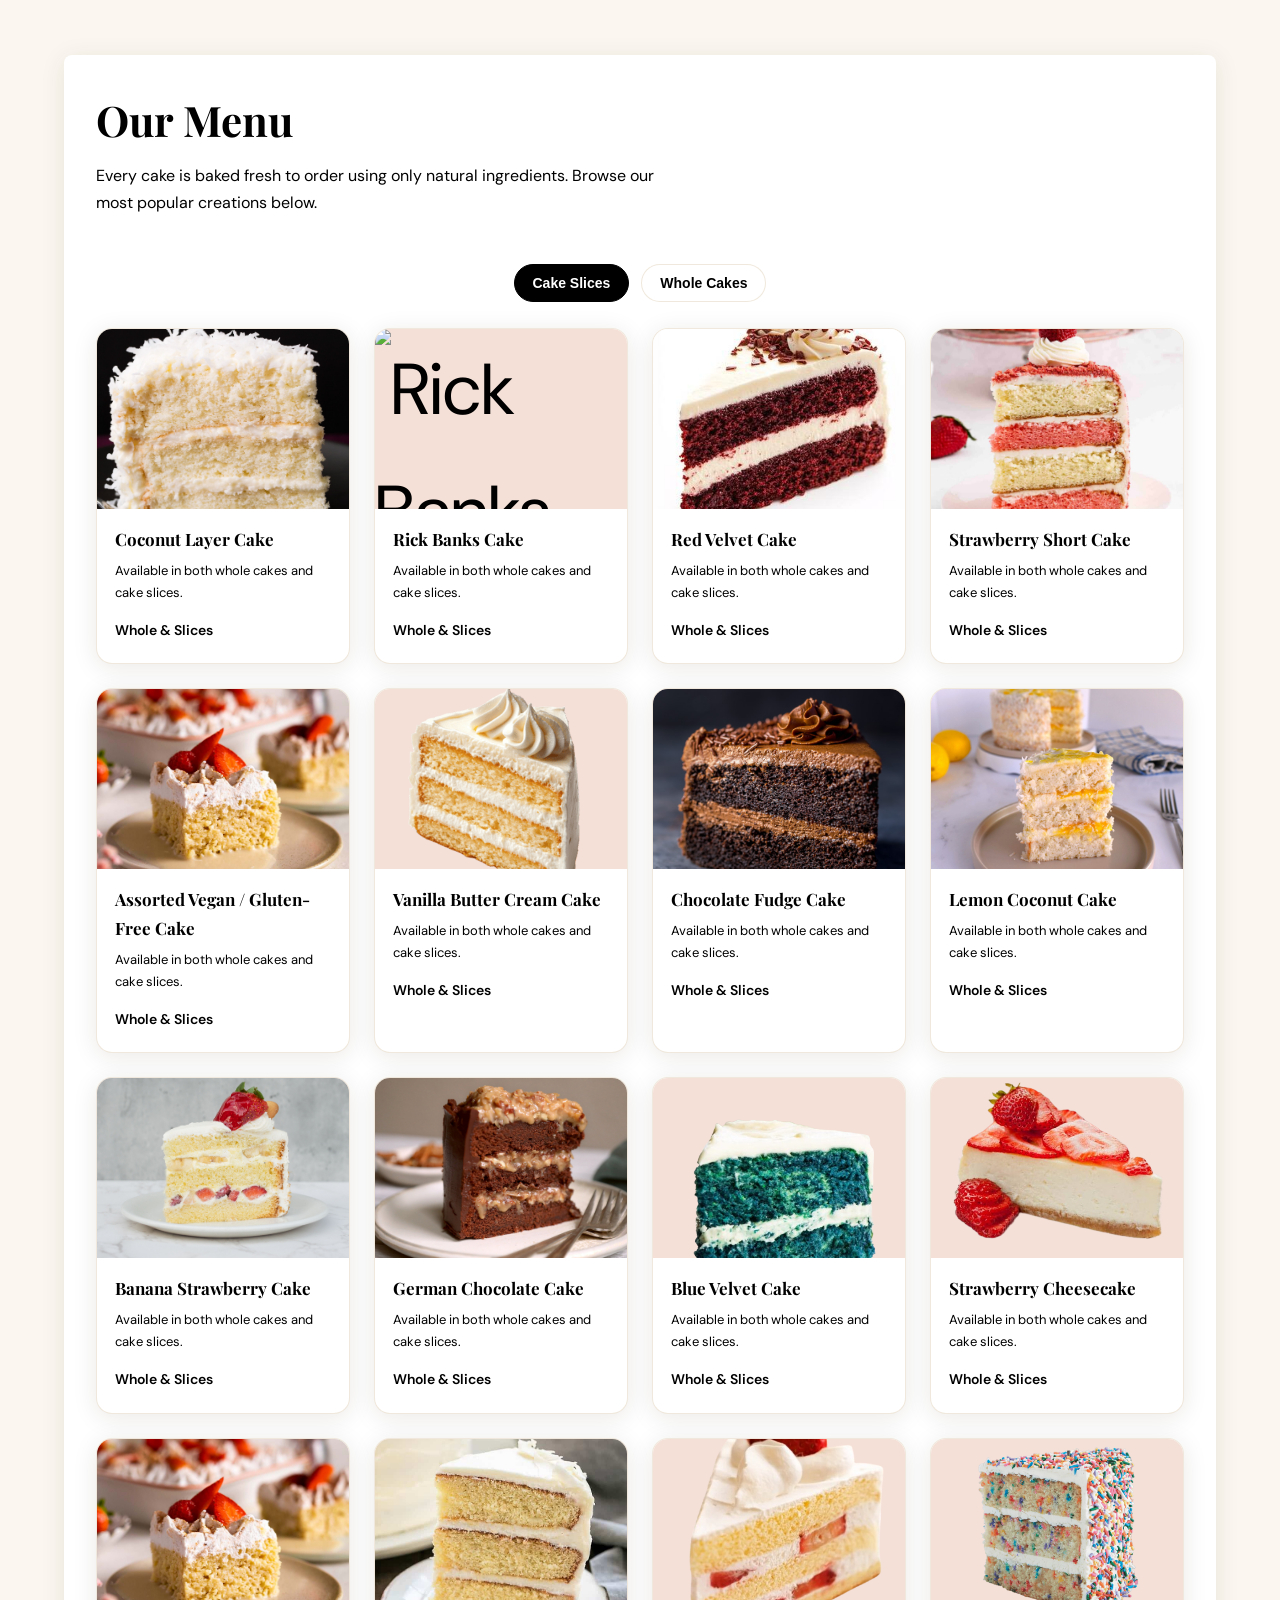
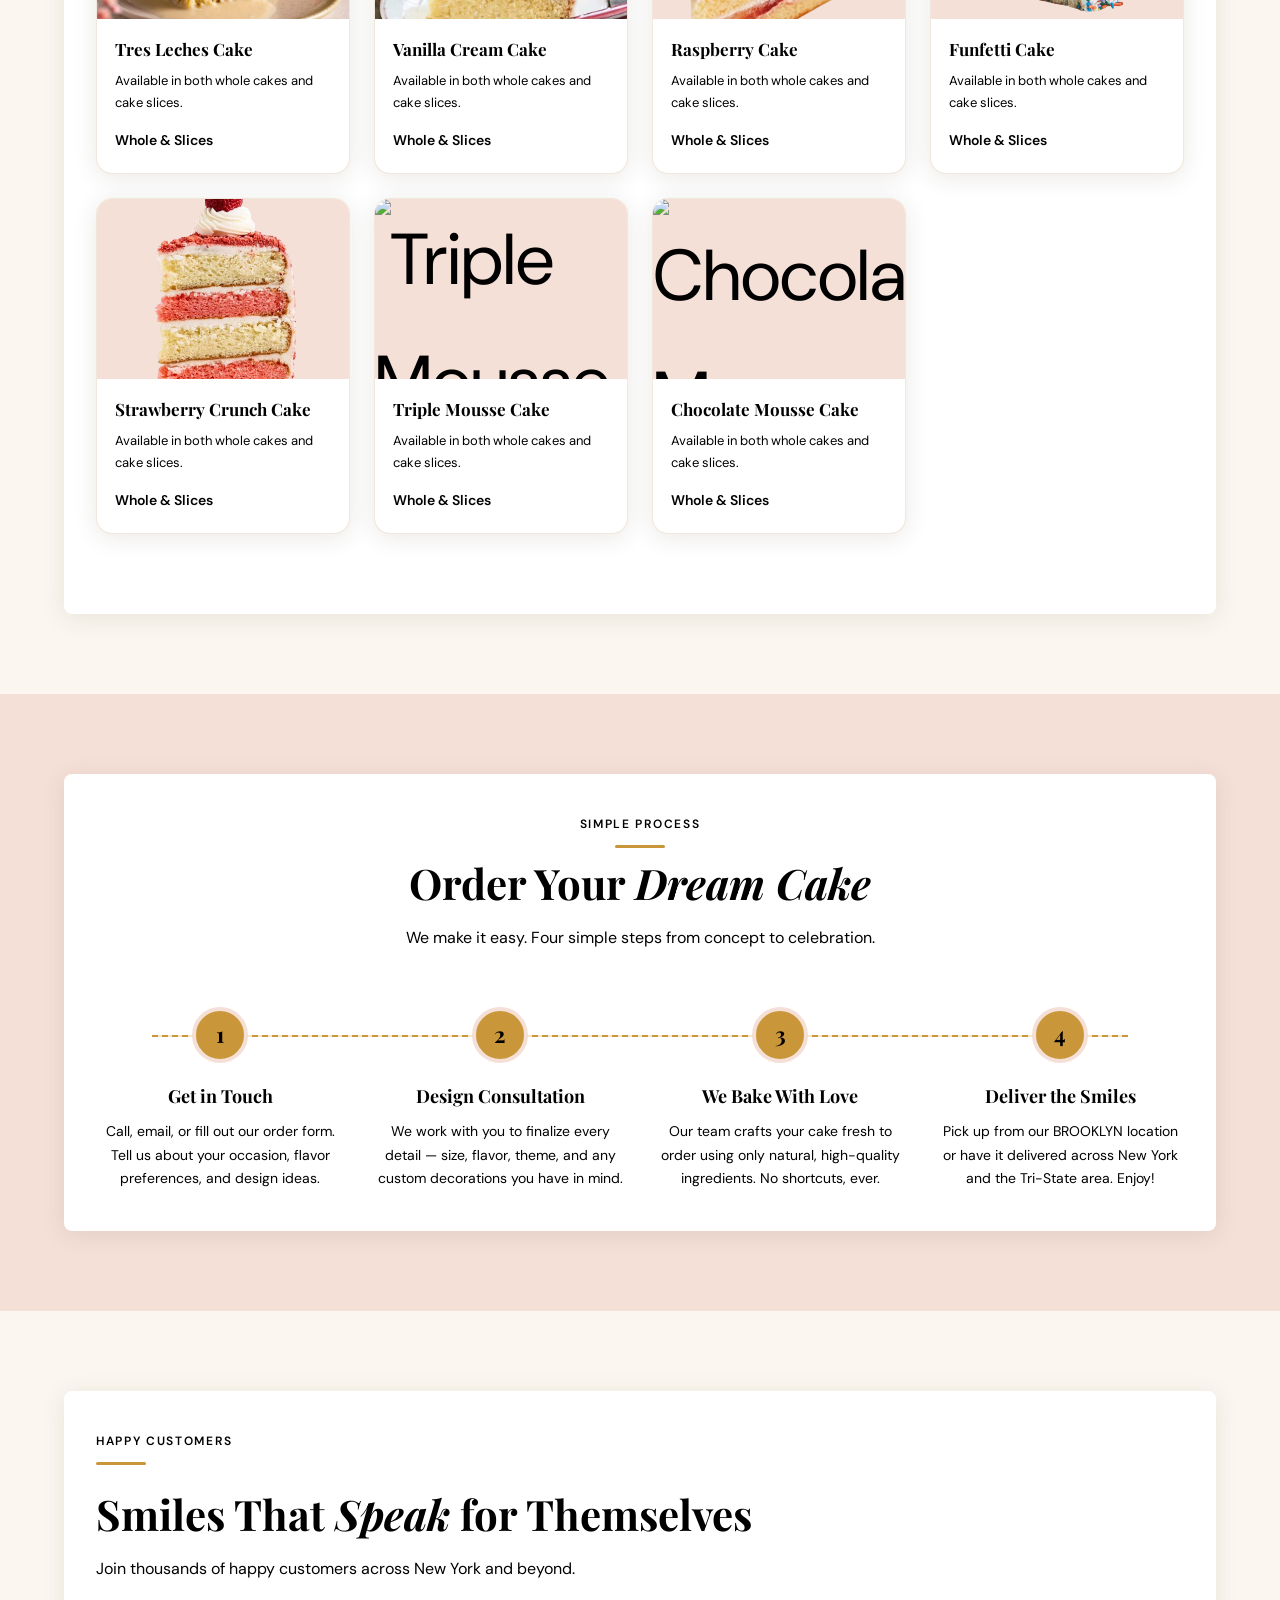
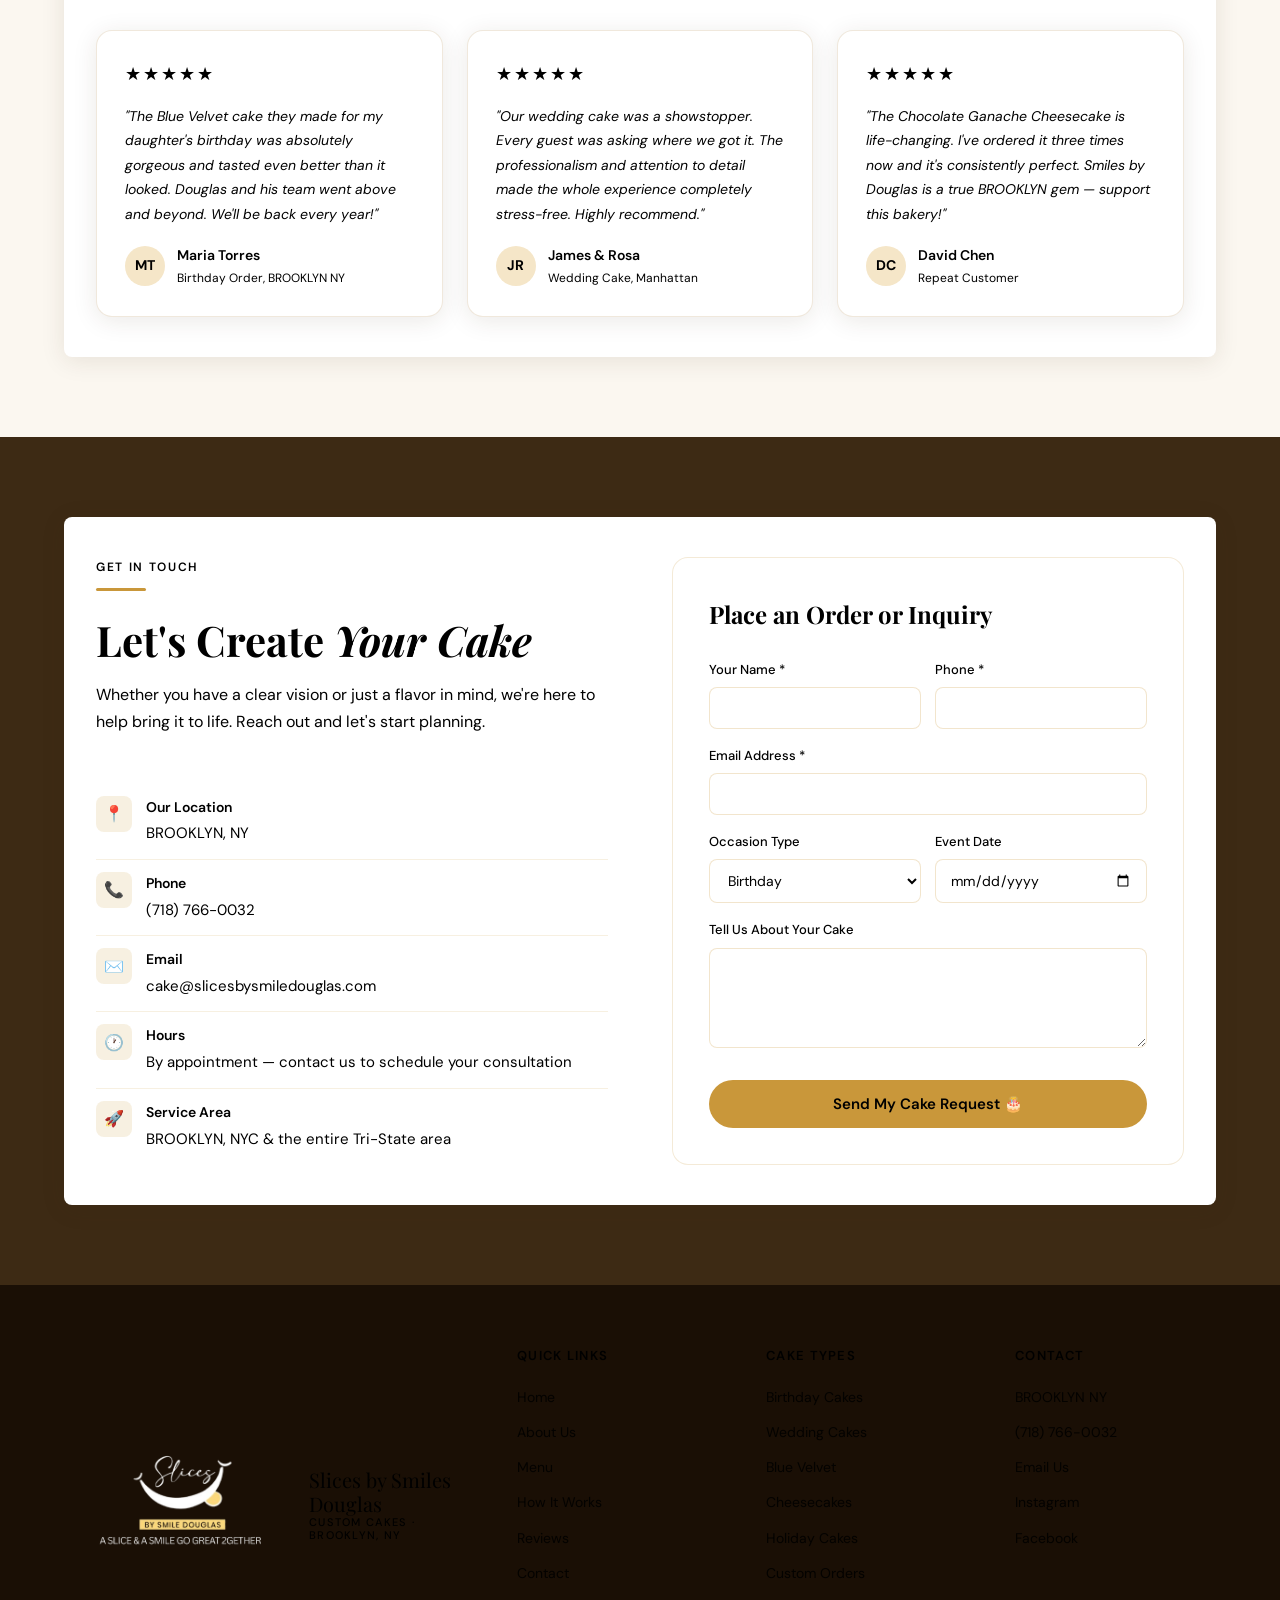
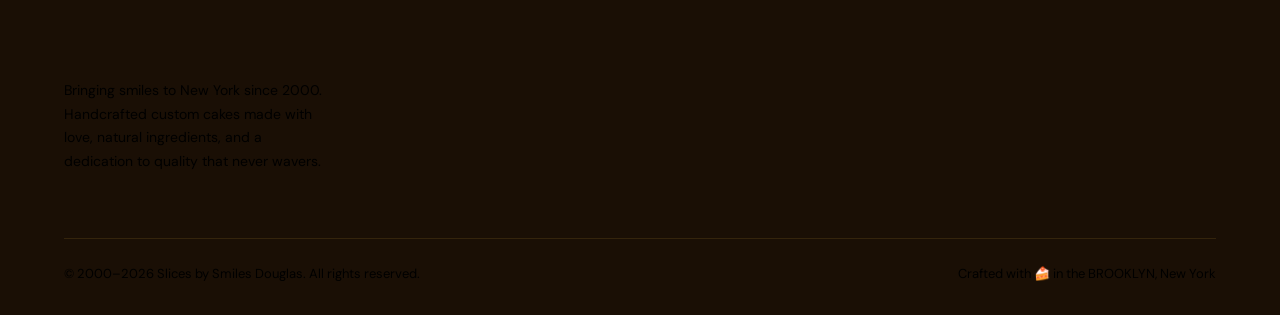
==== commit e6825792: "Update menu cards from wholesale list and sync latest site assets" ====
--- a/index.html
+++ b/index.html
@@ -187,79 +187,47 @@
 
       /* ---- HERO ---- */
       .hero {
-        background: var(--brown);
-        position: relative;
-        overflow: hidden;
-        min-height: 560px;
-        display: flex;
-        align-items: center;
-      }
-      .hero-bg {
-        position: absolute;
-        inset: 0;
-        background: linear-gradient(120deg, #3d2a14 40%, #6b4c2a 100%);
-        opacity: 0.97;
-      }
-      .hero-pattern {
-        position: absolute;
-        inset: 0;
-        background-image:
-          radial-gradient(
-            circle at 20% 50%,
-            rgba(201, 151, 58, 0.15) 0%,
-            transparent 60%
-          ),
-          radial-gradient(
-            circle at 80% 20%,
-            rgba(245, 224, 216, 0.08) 0%,
-            transparent 50%
-          );
+        background: #000;
+        padding: 80px 5%;
+      }
+      .hero,
+      .hero * {
+        color: #fff !important;
       }
       .hero-inner {
-        position: relative;
         max-width: 1200px;
         margin: auto;
-        padding: 80px 5%;
-        display: grid;
-        grid-template-columns: 1fr 1fr;
-        gap: 60px;
-        align-items: center;
-        width: 100%;
+        text-align: center;
       }
       .hero-tag {
         display: inline-block;
         background: rgba(201, 151, 58, 0.2);
-        border: 1px solid rgba(201, 151, 58, 0.4);
-        color: var(--gold);
+        border: 1px solid rgba(255, 255, 255, 0.35);
+        color: #fff;
         font-size: 12px;
         font-weight: 600;
         letter-spacing: 0.14em;
         text-transform: uppercase;
         padding: 6px 14px;
         border-radius: 20px;
-        margin-bottom: 20px;
+        margin-bottom: 16px;
       }
       .hero h1 {
         font-family: var(--font-display);
-        font-size: clamp(36px, 5vw, 58px);
-        color: var(--white);
-        line-height: 1.15;
-        margin-bottom: 20px;
+        font-size: clamp(32px, 4.5vw, 52px);
+        color: #fff;
+        line-height: 1.2;
+        margin-bottom: 12px;
       }
       .hero h1 em {
-        color: var(--gold);
+        color: #fff;
         font-style: italic;
       }
       .hero p {
-        font-size: 17px;
-        color: rgba(255, 255, 255, 0.75);
-        margin-bottom: 36px;
-        max-width: 480px;
-      }
-      .hero-btns {
-        display: flex;
-        gap: 14px;
-        flex-wrap: wrap;
+        font-size: 16px;
+        color: #fff;
+        margin: 0 auto 40px;
+        max-width: 640px;
       }
       .btn-primary {
         background: var(--gold);
@@ -297,54 +265,57 @@
         border-color: var(--gold);
         background: rgba(201, 151, 58, 0.1);
       }
-      .hero-visual {
+      .specials-grid {
+        display: grid;
+        grid-template-columns: repeat(3, minmax(0, 1fr));
+        gap: 28px;
+      }
+      .special-item {
+        text-align: center;
+      }
+      .special-item-image {
+        width: 220px;
+        height: 220px;
+        border-radius: 50%;
+        object-fit: cover;
+        margin: 0 auto 16px;
+        border: 4px solid rgba(201, 151, 58, 0.5);
+        box-shadow: 0 12px 32px rgba(0, 0, 0, 0.28);
+      }
+      .special-item h3 {
+        font-family: var(--font-display);
+        font-size: 24px;
+        color: #fff !important;
+        margin-bottom: 6px;
+      }
+      .special-item p {
+        font-size: 14px;
+        color: rgba(255, 255, 255, 0.76) !important;
+        margin: 0 auto;
+        max-width: 260px;
+      }
+      .special-item-price {
         display: flex;
         justify-content: center;
-        align-items: center;
-      }
-      .hero-cake-card {
-        background: rgba(255, 255, 255, 0.07);
-        border: 1px solid rgba(201, 151, 58, 0.25);
-        border-radius: 20px;
-        padding: 32px;
-        text-align: center;
-        max-width: 320px;
-        backdrop-filter: blur(8px);
-      }
-      .cake-emoji {
-        font-size: 80px;
-        margin-bottom: 16px;
-      }
-      .hero-cake-card h3 {
-        font-family: var(--font-display);
-        color: var(--white);
-        font-size: 22px;
-        margin-bottom: 8px;
-      }
-      .hero-cake-card p {
-        color: rgba(255, 255, 255, 0.6);
+        margin-top: 10px;
         font-size: 14px;
-      }
-      .hero-stats {
-        display: flex;
-        gap: 24px;
-        margin-top: 28px;
-        flex-wrap: wrap;
-      }
-      .hero-stat {
-        text-align: left;
-      }
-      .hero-stat .num {
-        font-family: var(--font-display);
-        font-size: 28px;
+        font-weight: 700;
         color: var(--gold);
-        font-weight: 700;
-      }
-      .hero-stat .label {
-        font-size: 12px;
-        color: rgba(255, 255, 255, 0.55);
-        font-weight: 500;
-        letter-spacing: 0.05em;
+      }
+      @media (max-width: 900px) {
+        .specials-grid {
+          grid-template-columns: repeat(2, minmax(0, 1fr));
+          gap: 22px;
+        }
+      }
+      @media (max-width: 560px) {
+        .specials-grid {
+          grid-template-columns: 1fr;
+        }
+        .special-item-image {
+          width: 200px;
+          height: 200px;
+        }
       }
 
       /* ---- MARQUEE ---- */
@@ -606,11 +577,41 @@
       }
 
       /* ---- FEATURED / MENU ---- */
+      .menu-category-selector {
+        display: flex;
+        justify-content: center;
+        align-items: center;
+        gap: 12px;
+        margin-bottom: 26px;
+        flex-wrap: wrap;
+      }
+      .menu-category-btn {
+        border: 1px solid var(--border);
+        background: #fff;
+        color: #000 !important;
+        border-radius: 22px;
+        padding: 10px 18px;
+        font-size: 14px;
+        font-weight: 600;
+        cursor: pointer;
+        transition: background 0.15s, color 0.15s, border-color 0.15s;
+      }
+      .menu-category-btn:hover {
+        border-color: var(--gold-dark);
+      }
+      .menu-category-btn.active {
+        background: #000;
+        color: #fff !important;
+        border-color: #000;
+      }
       .menu-grid {
         display: grid;
         grid-template-columns: repeat(4, 1fr);
         gap: 24px;
         margin-bottom: 40px;
+      }
+      .menu-card.is-hidden {
+        display: none;
       }
       .menu-card {
         background: var(--white);
@@ -1021,6 +1022,65 @@
         height: 1px;
         background: #e5e5e5;
       }
+      @media (max-width: 600px) {
+        .order-modal-overlay {
+          padding: 12px;
+          align-items: flex-end;
+        }
+        .order-modal {
+          width: 100%;
+          max-width: 100%;
+          max-height: calc(100dvh - 24px);
+          overflow-y: auto;
+          border-radius: 18px;
+          padding: 24px 18px 18px;
+          text-align: left;
+          -webkit-overflow-scrolling: touch;
+        }
+        .order-modal-close {
+          top: 10px;
+          right: 10px;
+          min-width: 40px;
+          min-height: 40px;
+          font-size: 28px;
+          display: inline-flex;
+          align-items: center;
+          justify-content: center;
+        }
+        .order-modal-icon {
+          font-size: 38px;
+          margin-bottom: 8px;
+        }
+        .order-modal h2 {
+          font-size: 22px;
+          margin-bottom: 8px;
+          padding-right: 40px;
+        }
+        .order-modal p {
+          font-size: 13px;
+          line-height: 1.55;
+          margin-bottom: 18px;
+        }
+        .order-modal-options {
+          gap: 10px;
+        }
+        .order-platform-btn {
+          padding: 14px 14px;
+          gap: 12px;
+          border-radius: 12px;
+        }
+        .order-platform-btn .platform-logo {
+          width: 40px;
+          height: 40px;
+          font-size: 22px;
+        }
+        .order-platform-btn .platform-name {
+          font-size: 15px;
+        }
+        .order-platform-btn .platform-sub {
+          font-size: 11px;
+        }
+      }
 
       /* ---- FOOTER ---- */
       footer {
@@ -1094,12 +1154,6 @@
 
       /* ---- RESPONSIVE ---- */
       @media (max-width: 900px) {
-        .hero-inner {
-          grid-template-columns: 1fr;
-        }
-        .hero-visual {
-          display: none;
-        }
         .about-grid {
           grid-template-columns: 1fr;
         }
@@ -1174,6 +1228,17 @@
         }
         .menu-grid {
           grid-template-columns: 1fr;
+        }
+        .menu-img {
+          height: 220px;
+          background: #fff;
+          padding: 12px;
+        }
+        .menu-img img {
+          object-fit: contain;
+          width: 100%;
+          height: 100%;
+          border-radius: 10px;
         }
         .steps-grid {
           grid-template-columns: 1fr;
@@ -1222,8 +1287,8 @@
         <button class="nav-toggle" aria-label="Open navigation" onclick="document.querySelector('.nav-links').classList.toggle('open')">☰</button>
         <ul class="nav-links">
           <li><a href="about.html">About</a></li>
-          <li><a href="#menu">Our Cakes</a></li>
-          <li><a href="gallery.html">Gallery</a></li>
+          <li><a href="#menu">Menu</a></li>
+          <li><a href="gallery.html">Custom Cake Gallery</a></li>
           <li><a href="#how">How It Works</a></li>
           <li><a href="#testimonials">Reviews</a></li>
           <li><a href="order.html">Wholesale Order</a></li>
@@ -1259,7 +1324,7 @@
             <!-- <div class="service-icon">🎄</div> -->
             <h3>Catering</h3>
             <p>From Christmas to cultural celebrations, we bake cakes that honor tradition.</p>
-            <a href="#contact" class="service-card-btn">Order Now</a>
+            <a href="#contact" class="service-card-btn">Schedule an Order</a>
           </div>
         </div>
 
@@ -1268,13 +1333,13 @@
             <!-- <div class="service-icon">🍫</div> -->
             <h3>Wholesale</h3>
             <p>Blue Velvet, Chocolate Ganache Cheesecake &amp; more signature favorites.</p>
-            <a href="#menu" class="service-card-btn">Explore Flavors</a>
+            <a href="order.html" class="service-card-btn">Make an Order</a>
           </div>
         </div>
 
         <div class="service-card" style="background-image: url('cake_pictures/heart_cake.jpg')">
           <div class="service-card-content">
-            <div class="service-icon">🎓</div>
+            <!-- <div class="service-icon">🎓</div> -->
             <h3>Customer Reviews</h3>
             <p>Graduations, baby showers, anniversaries — every milestone deserves a cake.</p>
             <a href="#contact" class="service-card-btn">Plan Your Event</a>
@@ -1283,7 +1348,7 @@
 
         <div class="service-card" style="background-image: url('cake_pictures/cake2.png')">
           <div class="service-card-content">
-            <div class="service-icon">🚚</div>
+            <!-- <div class="service-icon">🚚</div> -->
             <h3>Delivery & Pickup</h3>
             <p>Pickup in Brooklyn or delivery across New York & the Tri-State area.</p>
             <a href="#contact" class="service-card-btn">Get a Quote</a>
@@ -1322,7 +1387,7 @@
       <div class="section-inner">
         <div class="about-grid">
           <div class="about-visual">
-            <div class="about-img-box">🍰</div>
+            <!-- <div class="about-img-box">🍰</div> -->
             <div class="about-badge">
               <span class="num">25+</span>
               <span class="label">Years of Smiles</span>
@@ -1379,52 +1444,50 @@
       </div>
     </section>
 
-     <!-- HERO -->
+     <!-- SPECIALS -->
     <section class="hero">
-      <div class="hero-bg"></div>
-      <div class="hero-pattern"></div>
       <div class="hero-inner">
-        <div>
-          <div class="hero-tag">✦ Est. 2000 · BROOKLYN, New York</div>
-          <h1>Custom Cakes That <em>Bring Smiles</em> to Every Occasion</h1>
-          <p>
-            Renowned BROOKLYN bakery specializing in handcrafted custom cakes for
-            birthdays, weddings, holidays, and every celebration in between.
-            Quality, freshness, and joy in every slice.
-          </p>
-          <div class="hero-btns">
-            <a href="#menu" class="btn-primary">Explore Our Cakes</a>
-            <a href="#contact" class="btn-outline">Get a Quote</a>
-          </div>
-          <div class="hero-stats">
-            <div class="hero-stat">
-              <div class="num">25+</div>
-              <div class="label">Years Baking</div>
-            </div>
-            <div class="hero-stat">
-              <div class="num">1000s</div>
-              <div class="label">Happy Customers</div>
-            </div>
-            <div class="hero-stat">
-              <div class="num">100%</div>
-              <div class="label">Natural Ingredients</div>
-            </div>
-          </div>
+        <!-- <div class="hero-tag">✦ Featured This Week</div> -->
+        <h1 style="color: white;">Slices by Smile Douglas <em><br>Specials</em></h1>
+        <p>
+          Handpicked customer favorites available now. 
+        </p>
+        <div class="specials-grid">
+          <article class="special-item">
+            <img
+              src="cake_pictures/signatures/carrot_cake.jpg"
+              alt="Carrot Cake special"
+              class="special-item-image"
+              loading="lazy" />
+            <h3>Carrot Cake</h3>
+            <p>Moist spiced layers finished with smooth cream cheese frosting.</p>
+            <!-- <span class="special-item-price">Special from $68</span> -->
+          </article>
+          <article class="special-item">
+            <img
+              src="cake_pictures/signatures/cheesecake.jpg"
+              alt="Cheesecake special"
+              class="special-item-image"
+              loading="lazy" />
+            <h3>Cheesecake</h3>
+            <p>Rich, velvety cheesecake with a buttery crust and silky finish.</p>
+            <!-- <span class="special-item-price">Special from $72</span> -->
+          </article>
+          <article class="special-item">
+            <img
+              src="cake_pictures/blackwine.jpg"
+              alt="Black Wine Cake special"
+              class="special-item-image"
+              loading="lazy" />
+            <h3>Black Wine Cake</h3>
+            <p>Bold Caribbean-inspired black cake soaked with deep wine flavor.</p>
+            <!-- <span class="special-item-price">Special from $85</span> -->
+          </article>
         </div>
-        <div class="hero-visual">
-          <div class="hero-cake-card">
-            <div class="cake-emoji"></div>
-            <h3>Signature Custom Cakes</h3>
-            <p>Handcrafted with love for your most special moments</p>
-            <br />
-            <a
-              href="#menu"
-              class="btn-primary"
-              style="font-size: 14px; padding: 10px 24px"
-              >View Menu</a
-            >
-          </div>
-        </div>
+        <div style="margin-top: 34px">
+          <a href="#menu" class="btn-primary">See Full Menu</a>
+          <a href="#contact" class="btn-outline">Order a Special</a>
+          </div>
       </div>
     </section>
 
@@ -1438,99 +1501,179 @@
           Every cake is baked fresh to order using only natural ingredients.
           Browse our most popular creations below.
         </p>
+        <div class="menu-category-selector" aria-label="Menu Categories">
+          <button
+            class="menu-category-btn active"
+            type="button"
+            data-category="slices"
+            onclick="selectMenuCategory('slices')">
+            Cake Slices
+          </button>
+          <button
+            class="menu-category-btn"
+            type="button"
+            data-category="whole"
+            onclick="selectMenuCategory('whole')">
+            Whole Cakes
+          </button>
+        </div>
         <div class="menu-grid">
-          <div class="menu-card">
-            <div class="menu-img"><img src="cake_pictures/cake.png" alt="Blue Velvet Birthday Cake" loading="lazy" /></div>
+          <div class="menu-card" data-menu-category="both">
+            <div class="menu-img"><img src="cake_pictures/coconut-cake-5.jpg" alt="Coconut Layer Cake" loading="lazy" /></div>
             <div class="menu-body">
-              <h4>Blue Velvet Birthday Cake</h4>
-              <p>
-                Our signature creation — a moist, richly flavored blue velvet
-                cake with creamy frosting.
-              </p>
-              <span class="menu-price">Starting at $79</span>
-            </div>
-          </div>
-          <div class="menu-card">
-            <div class="menu-img"><img src="cake_pictures/chocolate.png" alt="Chocolate Ganache Cheesecake" loading="lazy" /></div>
+              <h4>Coconut Layer Cake</h4>
+              <p>Available in both whole cakes and cake slices.</p>
+              <span class="menu-price">Whole & Slices</span>
+            </div>
+          </div>
+          <div class="menu-card" data-menu-category="both">
+            <div class="menu-img"><img src="cake_pictures/cake2.png" alt="Rick Banks Cake" loading="lazy" /></div>
             <div class="menu-body">
-              <h4>Chocolate Ganache Cheesecake</h4>
-              <p>
-                Velvety cheesecake draped in a glossy chocolate ganache. A
-                customer all-time favorite.
-              </p>
-              <span class="menu-price">Starting at $89</span>
-            </div>
-          </div>
-          <div class="menu-card">
-            <div class="menu-img"><img src="cake_pictures/cake2.png" alt="Elegant Wedding Cake" loading="lazy" /></div>
+              <h4>Rick Banks Cake</h4>
+              <p>Available in both whole cakes and cake slices.</p>
+              <span class="menu-price">Whole & Slices</span>
+            </div>
+          </div>
+          <div class="menu-card" data-menu-category="both">
+            <div class="menu-img"><img src="cake_pictures/red_velvet.jpg" alt="Red Velvet Cake" loading="lazy" /></div>
             <div class="menu-body">
-              <h4>Elegant Wedding Cake</h4>
-              <p>
-                Tiered masterpieces designed for your most important day. Fully
-                customizable in any flavor.
-              </p>
-              <span class="menu-price">Starting at $199</span>
-            </div>
-          </div>
-          <div class="menu-card">
-            <div class="menu-img"><img src="cake_pictures/cake_3.png" alt="Fresh Fruit Layer Cake" loading="lazy" /></div>
+              <h4>Red Velvet Cake</h4>
+              <p>Available in both whole cakes and cake slices.</p>
+              <span class="menu-price">Whole & Slices</span>
+            </div>
+          </div>
+          <div class="menu-card" data-menu-category="both">
+            <div class="menu-img"><img src="cake_pictures/strawberry.jpg" alt="Strawberry Short Cake" loading="lazy" /></div>
             <div class="menu-body">
-              <h4>Fresh Fruit Layer Cake</h4>
-              <p>
-                Light, airy layers with fresh seasonal fruits and lightly
-                sweetened cream — pure natural delight.
-              </p>
-              <span class="menu-price">Starting at $69</span>
-            </div>
-          </div>
-          <div class="menu-card">
-            <div class="menu-img"><img src="cake_pictures/celebration_cake.png" alt="Lemon Drizzle Celebration" loading="lazy" /></div>
+              <h4>Strawberry Short Cake</h4>
+              <p>Available in both whole cakes and cake slices.</p>
+              <span class="menu-price">Whole & Slices</span>
+            </div>
+          </div>
+          <div class="menu-card" data-menu-category="both">
+            <div class="menu-img"><img src="cake_pictures/vegan-tres-leches-cake-1.jpg" alt="Assorted Vegan Gluten-Free Cake" loading="lazy" /></div>
             <div class="menu-body">
-              <h4>Lemon Drizzle Celebration</h4>
-              <p>
-                Bright, zesty, and utterly refreshing. Perfect for spring and
-                summer celebrations.
-              </p>
-              <span class="menu-price">Starting at $65</span>
-            </div>
-          </div>
-          <div class="menu-card">
-            <div class="menu-img"><img src="cake_pictures/mocha.png" alt="Fully Custom Design" loading="lazy" /></div>
+              <h4>Assorted Vegan / Gluten-Free Cake</h4>
+              <p>Available in both whole cakes and cake slices.</p>
+              <span class="menu-price">Whole & Slices</span>
+            </div>
+          </div>
+          <div class="menu-card" data-menu-category="both">
+            <div class="menu-img"><img src="cake_pictures/vanilla_cake.png" alt="Vanilla Butter Cream Cake" loading="lazy" /></div>
             <div class="menu-body">
-              <h4>Fully Custom Design</h4>
-              <p>
-                Your vision, our craftsmanship. Any theme, any flavor, any size.
-                Contact us to discuss.
-              </p>
-              <span class="menu-price">Get a Quote</span>
-            </div>
-          </div>
-          <div class="menu-card">
-            <div class="menu-img"><img src="cake_pictures/frozen.png" alt="Cupcake Towers" loading="lazy" /></div>
+              <h4>Vanilla Butter Cream Cake</h4>
+              <p>Available in both whole cakes and cake slices.</p>
+              <span class="menu-price">Whole & Slices</span>
+            </div>
+          </div>
+          <div class="menu-card" data-menu-category="both">
+            <div class="menu-img"><img src="cake_pictures/chocfudge.jpg" alt="Chocolate Fudge Cake" loading="lazy" /></div>
             <div class="menu-body">
-              <h4>Cupcake Towers</h4>
-              <p>
-                A crowd-pleasing alternative — beautifully decorated cupcakes
-                arranged in a stunning display.
-              </p>
-              <span class="menu-price">Starting at $45</span>
-            </div>
-          </div>
-          <div class="menu-card">
-            <div class="menu-img"><img src="cake_pictures/cake2.png" alt="Seasonal Holiday Cakes" loading="lazy" /></div>
+              <h4>Chocolate Fudge Cake</h4>
+              <p>Available in both whole cakes and cake slices.</p>
+              <span class="menu-price">Whole & Slices</span>
+            </div>
+          </div>
+          <div class="menu-card" data-menu-category="both">
+            <div class="menu-img"><img src="cake_pictures/lemon_coconut.jpg" alt="Lemon Coconut Cake" loading="lazy" /></div>
             <div class="menu-body">
-              <h4>Seasonal Holiday Cakes</h4>
-              <p>
-                Festive limited-edition cakes crafted for Christmas,
-                Thanksgiving, and cultural celebrations.
-              </p>
-              <span class="menu-price">Starting at $75</span>
+              <h4>Lemon Coconut Cake</h4>
+              <p>Available in both whole cakes and cake slices.</p>
+              <span class="menu-price">Whole & Slices</span>
+            </div>
+          </div>
+          <div class="menu-card" data-menu-category="both">
+            <div class="menu-img"><img src="cake_pictures/banana_strawberry.jpg" alt="Banana Strawberry Cake" loading="lazy" /></div>
+            <div class="menu-body">
+              <h4>Banana Strawberry Cake</h4>
+              <p>Available in both whole cakes and cake slices.</p>
+              <span class="menu-price">Whole & Slices</span>
+            </div>
+          </div>
+          <div class="menu-card" data-menu-category="both">
+            <div class="menu-img"><img src="cake_pictures/german_choc.jpg" alt="German Chocolate Cake" loading="lazy" /></div>
+            <div class="menu-body">
+              <h4>German Chocolate Cake</h4>
+              <p>Available in both whole cakes and cake slices.</p>
+              <span class="menu-price">Whole & Slices</span>
+            </div>
+          </div>
+          <div class="menu-card" data-menu-category="both">
+            <div class="menu-img"><img src="cake_pictures/blue_velvet-removebg-preview.png" alt="Blue Velvet Cake" loading="lazy" /></div>
+            <div class="menu-body">
+              <h4>Blue Velvet Cake</h4>
+              <p>Available in both whole cakes and cake slices.</p>
+              <span class="menu-price">Whole & Slices</span>
+            </div>
+          </div>
+          <div class="menu-card" data-menu-category="both">
+            <div class="menu-img"><img src="cake_pictures/cheesecake.png" alt="Strawberry Cheesecake" loading="lazy" /></div>
+            <div class="menu-body">
+              <h4>Strawberry Cheesecake</h4>
+              <p>Available in both whole cakes and cake slices.</p>
+              <span class="menu-price">Whole & Slices</span>
+            </div>
+          </div>
+          <div class="menu-card" data-menu-category="both">
+            <div class="menu-img"><img src="cake_pictures/vegan-tres-leches-cake-1.jpg" alt="Tres Leches Cake" loading="lazy" /></div>
+            <div class="menu-body">
+              <h4>Tres Leches Cake</h4>
+              <p>Available in both whole cakes and cake slices.</p>
+              <span class="menu-price">Whole & Slices</span>
+            </div>
+          </div>
+          <div class="menu-card" data-menu-category="both">
+            <div class="menu-img"><img src="cake_pictures/vanilla_cream_cake.jpg" alt="Vanilla Cream Cake" loading="lazy" /></div>
+            <div class="menu-body">
+              <h4>Vanilla Cream Cake</h4>
+              <p>Available in both whole cakes and cake slices.</p>
+              <span class="menu-price">Whole & Slices</span>
+            </div>
+          </div>
+          <div class="menu-card" data-menu-category="both">
+            <div class="menu-img"><img src="cake_pictures/strawberry.png" alt="Raspberry Cake" loading="lazy" /></div>
+            <div class="menu-body">
+              <h4>Raspberry Cake</h4>
+              <p>Available in both whole cakes and cake slices.</p>
+              <span class="menu-price">Whole & Slices</span>
+            </div>
+          </div>
+          <div class="menu-card" data-menu-category="both">
+            <div class="menu-img"><img src="cake_pictures/funfetti.webp" alt="Funfetti Cake" loading="lazy" /></div>
+            <div class="menu-body">
+              <h4>Funfetti Cake</h4>
+              <p>Available in both whole cakes and cake slices.</p>
+              <span class="menu-price">Whole & Slices</span>
+            </div>
+          </div>
+          <div class="menu-card" data-menu-category="both">
+            <div class="menu-img"><img src="cake_pictures/strawberrycrunch.png" alt="Strawberry Crunch Cake" loading="lazy" /></div>
+            <div class="menu-body">
+              <h4>Strawberry Crunch Cake</h4>
+              <p>Available in both whole cakes and cake slices.</p>
+              <span class="menu-price">Whole & Slices</span>
+            </div>
+          </div>
+          <div class="menu-card" data-menu-category="both">
+            <div class="menu-img"><img src="cake_pictures/chocolate.png" alt="Triple Mousse Cake" loading="lazy" /></div>
+            <div class="menu-body">
+              <h4>Triple Mousse Cake</h4>
+              <p>Available in both whole cakes and cake slices.</p>
+              <span class="menu-price">Whole & Slices</span>
+            </div>
+          </div>
+          <div class="menu-card" data-menu-category="both">
+            <div class="menu-img"><img src="cake_pictures/chocolate.png" alt="Chocolate Mousse Cake" loading="lazy" /></div>
+            <div class="menu-body">
+              <h4>Chocolate Mousse Cake</h4>
+              <p>Available in both whole cakes and cake slices.</p>
+              <span class="menu-price">Whole & Slices</span>
             </div>
           </div>
         </div>
-        <div style="text-align: center">
+        <!-- <div style="text-align: center">
           <a href="#contact" class="btn-primary">Order a Custom Cake</a>
-        </div>
+        </div> -->
       </div>
     </section>
 
@@ -1820,7 +1963,7 @@
           <ul>
             <li><a href="#">Home</a></li>
             <li><a href="about.html">About Us</a></li>
-            <li><a href="#menu">Our Cakes</a></li>
+            <li><a href="#menu">Menu</a></li>
             <li><a href="#how">How It Works</a></li>
             <li><a href="#testimonials">Reviews</a></li>
             <li><a href="#contact">Contact</a></li>
@@ -1881,6 +2024,22 @@
     </div>
 
     <script>
+      function selectMenuCategory(category) {
+        var categoryButtons = document.querySelectorAll('.menu-category-btn');
+        var menuCards = document.querySelectorAll('.menu-card[data-menu-category]');
+
+        categoryButtons.forEach(function(button) {
+          var isActive = button.getAttribute('data-category') === category;
+          button.classList.toggle('active', isActive);
+        });
+
+        menuCards.forEach(function(card) {
+          var cardCategory = card.getAttribute('data-menu-category');
+          var shouldShow = cardCategory === category || cardCategory === 'both';
+          card.classList.toggle('is-hidden', !shouldShow);
+        });
+      }
+
       function openOrderModal(e) {
         if (e) e.preventDefault();
         document.getElementById('orderModal').classList.add('open');
@@ -1893,10 +2052,32 @@
       function closeOrderModalOnOverlay(e) {
         if (e.target === document.getElementById('orderModal')) closeOrderModal();
       }
+      function shouldAutoOpenOrderModal() {
+        var isMobile = window.matchMedia('(max-width: 600px)').matches;
+        if (!isMobile) return false;
+        try {
+          return sessionStorage.getItem('orderModalAutoShown') !== '1';
+        } catch (error) {
+          return true;
+        }
+      }
+      function markOrderModalAutoShown() {
+        try {
+          sessionStorage.setItem('orderModalAutoShown', '1');
+        } catch (error) {
+        }
+      }
       document.addEventListener('keydown', function(e) {
         if (e.key === 'Escape') closeOrderModal();
       });
-        setTimeout(openOrderModal, 9000);
+      if (shouldAutoOpenOrderModal()) {
+        setTimeout(function() {
+          openOrderModal();
+          markOrderModalAutoShown();
+        }, 9000);
+      }
+
+      selectMenuCategory('slices');
     </script>
   </body>
 </html>
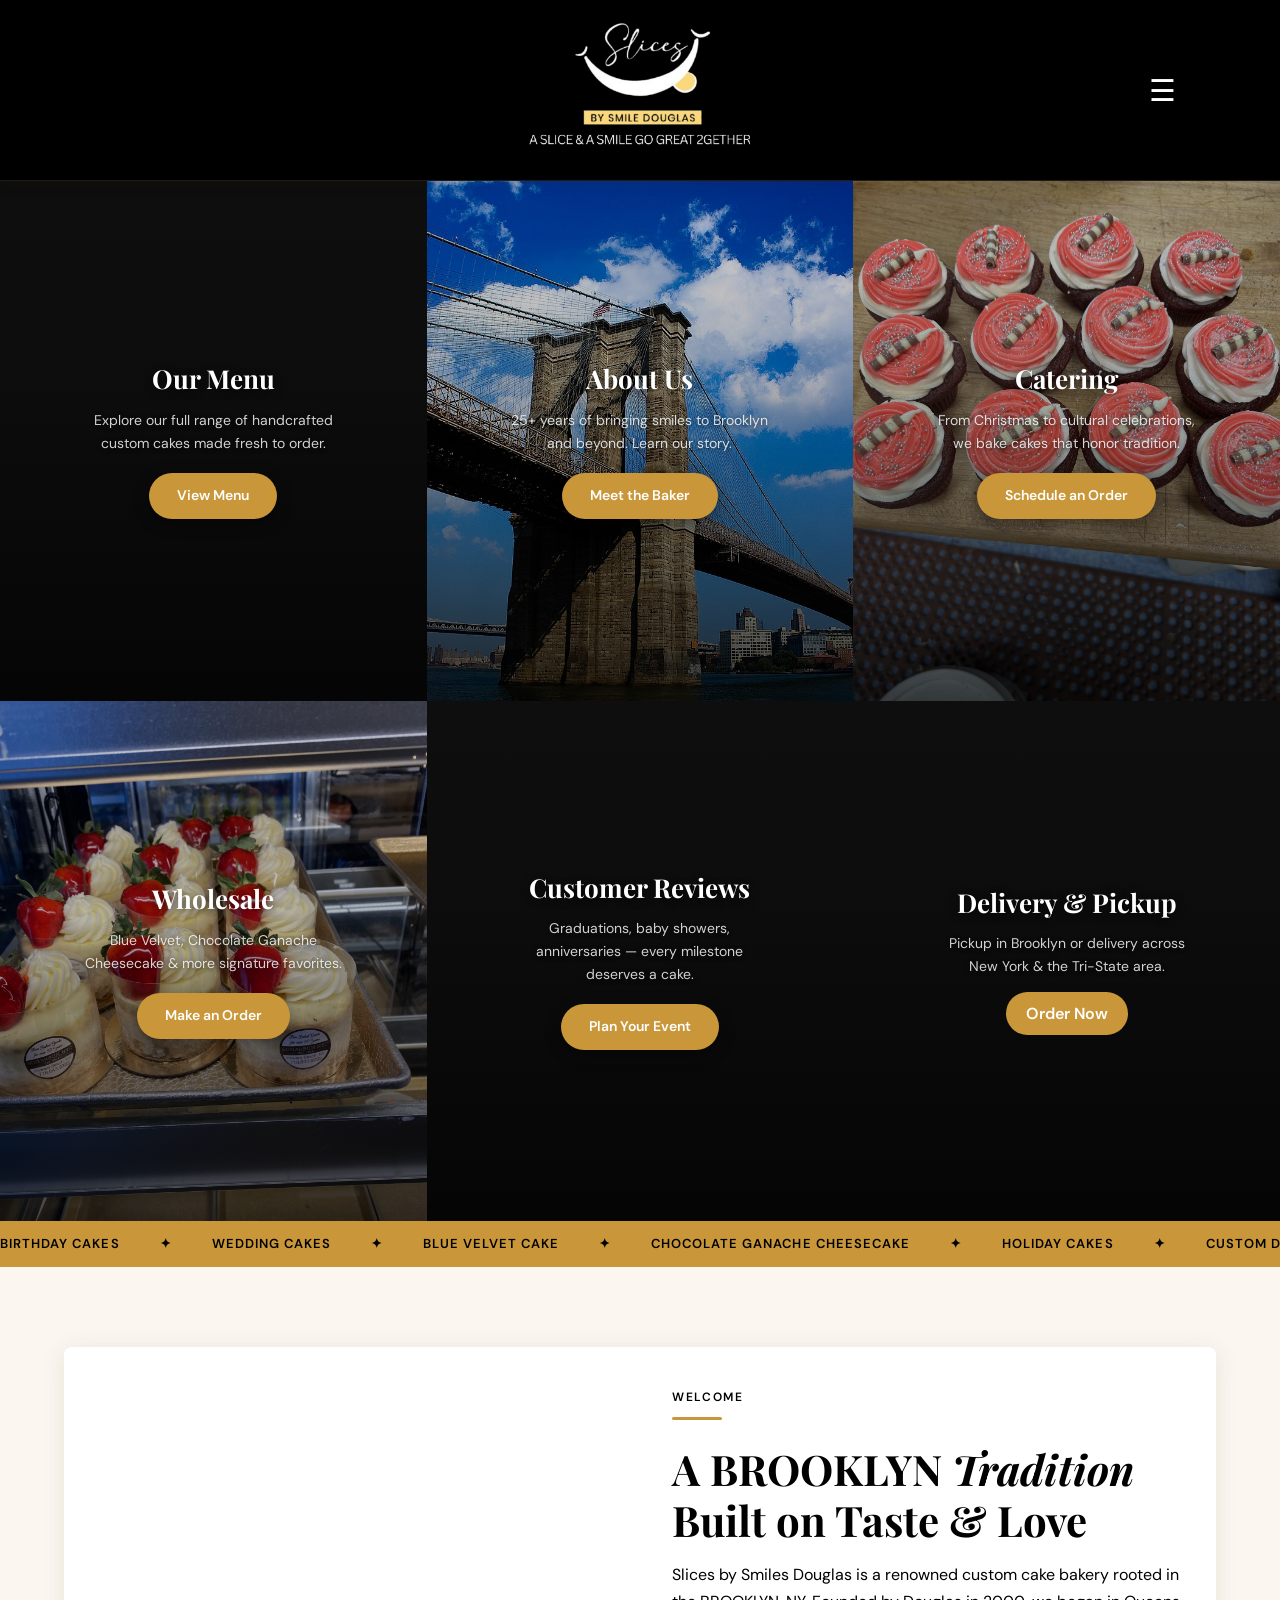
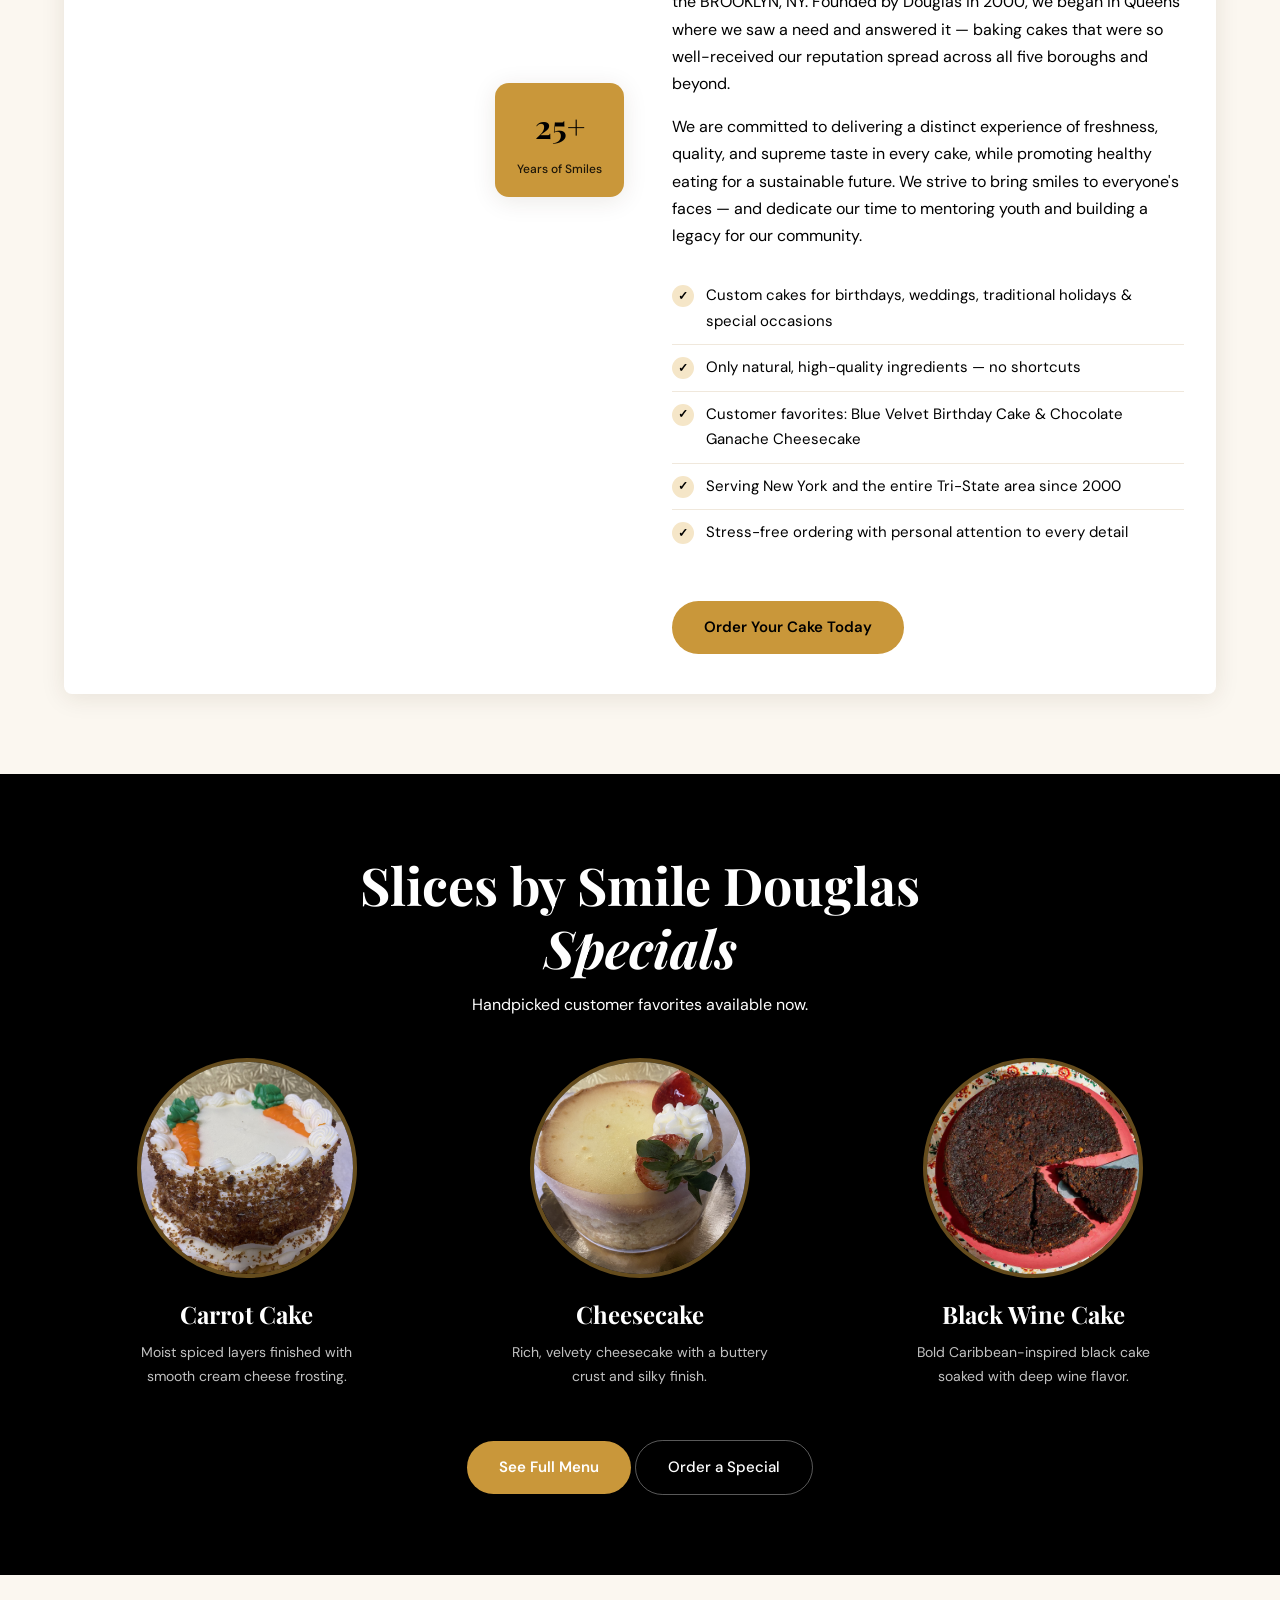
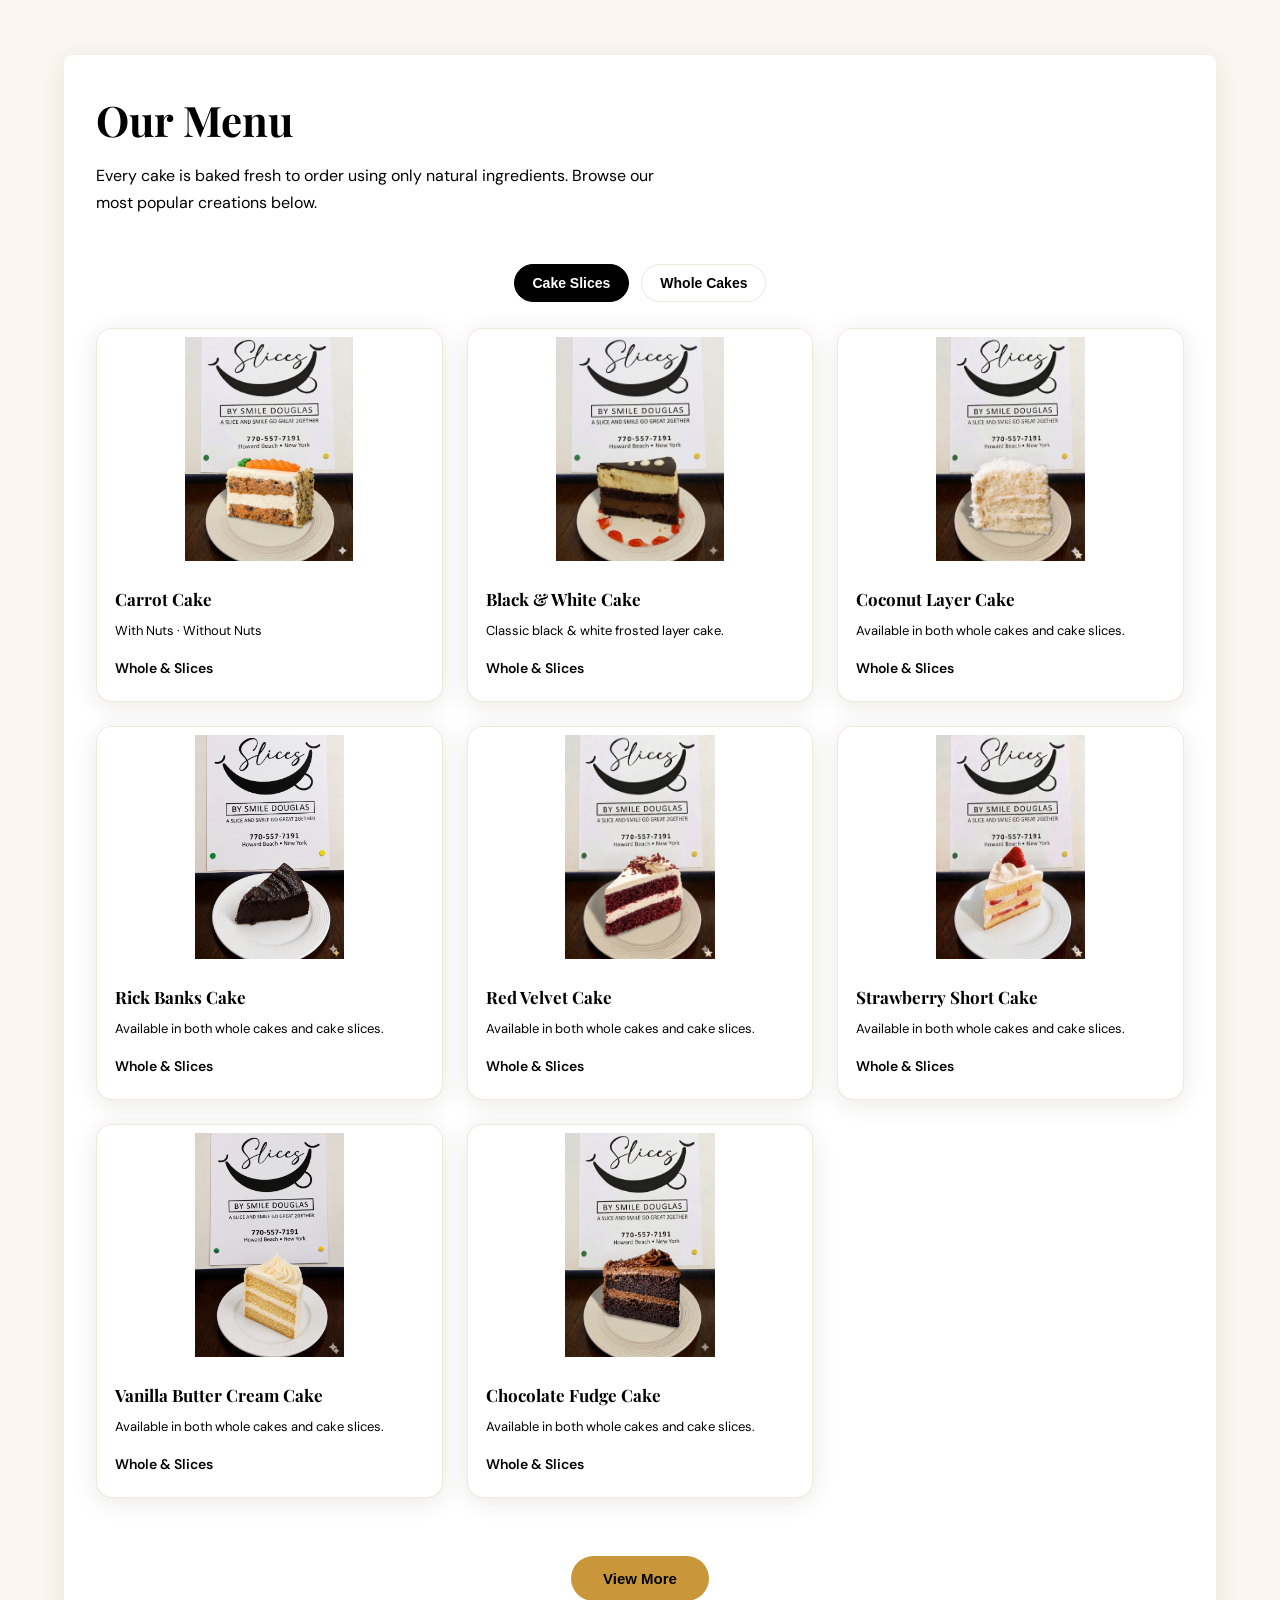
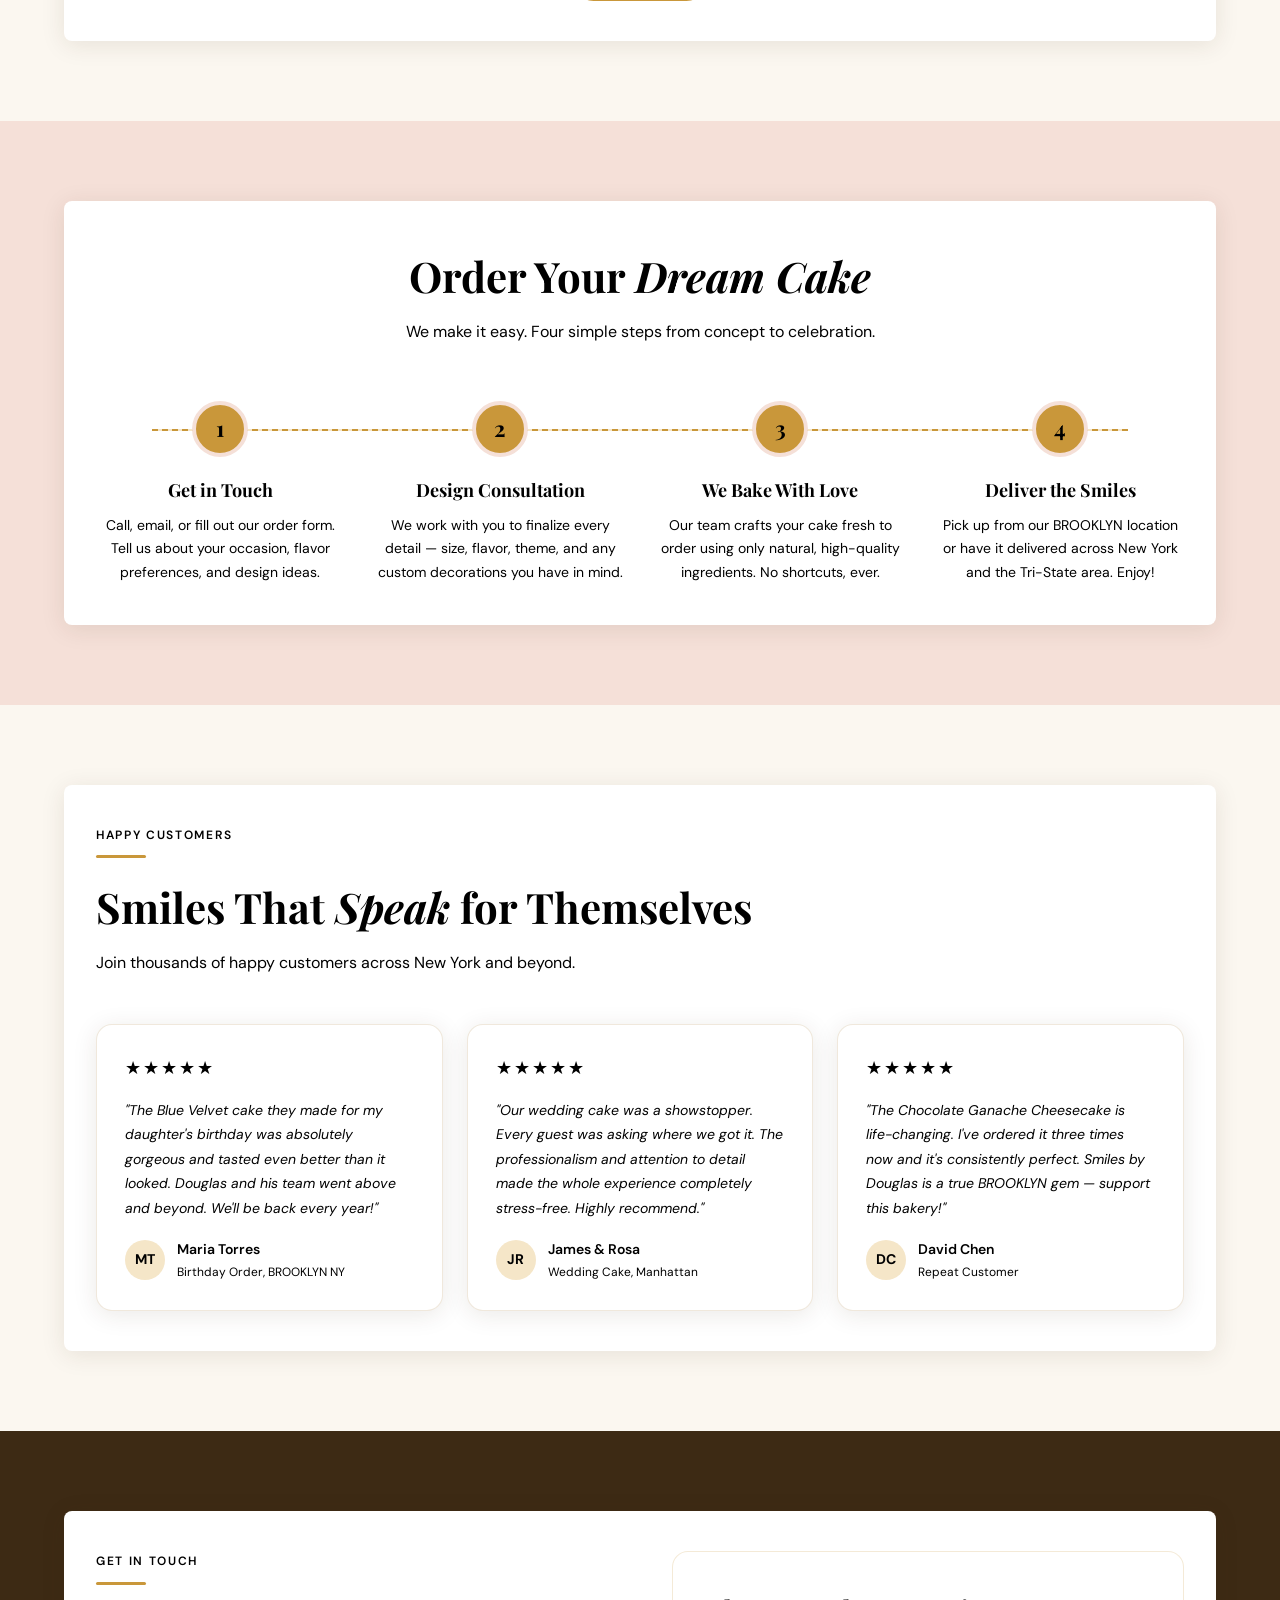
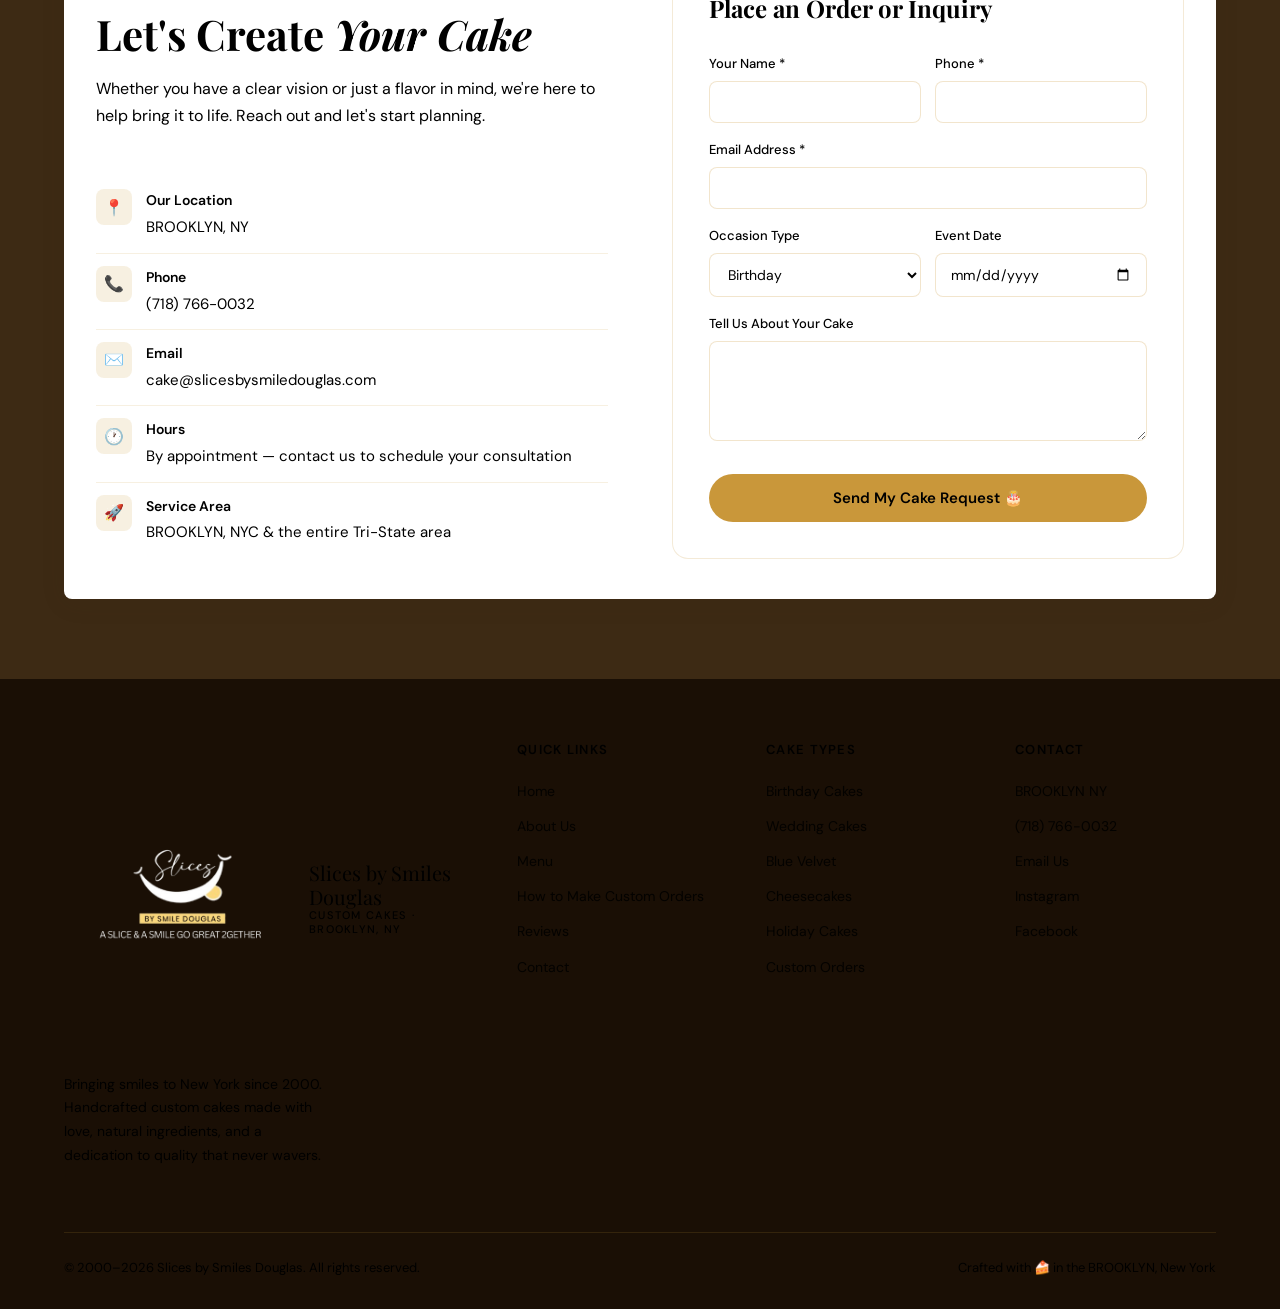
==== commit cfe720b7: "Update gallery filters and menu assets" ====
--- a/index.html
+++ b/index.html
@@ -606,11 +606,18 @@
       }
       .menu-grid {
         display: grid;
-        grid-template-columns: repeat(4, 1fr);
+          grid-template-columns: repeat(3, minmax(0, 1fr));
         gap: 24px;
         margin-bottom: 40px;
       }
       .menu-card.is-hidden {
+        display: none;
+      }
+      .menu-actions {
+        display: flex;
+        justify-content: center;
+      }
+      .menu-view-more.is-hidden {
         display: none;
       }
       .menu-card {
@@ -628,22 +635,22 @@
         box-shadow: 0 12px 40px rgba(61, 42, 20, 0.14);
       }
       .menu-img {
-        height: 180px;
+        height: 240px;
         display: flex;
         align-items: center;
         justify-content: center;
         font-size: 72px;
-        background: var(--blush);
+        background: #fff;
         overflow: hidden;
-        padding: 0;
+        padding: 8px;
       }
       .menu-img img {
         width: 100%;
         height: 100%;
-        object-fit: cover;
+        object-fit: contain;
         display: block;
-        border-radius: 0;
-        max-width: none;
+        border-radius: 10px;
+        max-width: 100%;
       }
       .menu-body {
         padding: 16px 18px 20px;
@@ -1190,25 +1197,10 @@
           gap: 6px;
           font-size: 12px;
         }
-        .nav-inner {
-          height: 88px;
-          gap: 12px;
-        }
-        .logo-icon {
-          width: 82px;
-          height: 82px;
-          border-radius: 8px;
-        }
-        .logo-text {
-          font-size: 16px;
-        }
-        .logo-text span {
-          font-size: 9px;
-        }
         .nav-links {
           display: none;
           position: absolute;
-          top: 88px;
+          top: 180px;
           right: 0;
           left: 0;
           background: #000;
@@ -1248,12 +1240,6 @@
         }
         .form-2col {
           grid-template-columns: 1fr;
-        }
-      }
-      @media (max-width: 420px) {
-        .logo-icon {
-          width: 84px;
-          height: 84px;
         }
       }
     </style>
@@ -1286,10 +1272,10 @@
         </a>
         <button class="nav-toggle" aria-label="Open navigation" onclick="document.querySelector('.nav-links').classList.toggle('open')">☰</button>
         <ul class="nav-links">
-          <li><a href="about.html">About</a></li>
+          
           <li><a href="#menu">Menu</a></li>
           <li><a href="gallery.html">Custom Cake Gallery</a></li>
-          <li><a href="#how">How It Works</a></li>
+          <li><a href="#how">How to Make Custom Orders</a></li>
           <li><a href="#testimonials">Reviews</a></li>
           <li><a href="order.html">Wholesale Order</a></li>
           <li><a href="#" class="nav-cta" onclick="openOrderModal(event)">Order Now</a></li>
@@ -1351,7 +1337,7 @@
             <!-- <div class="service-icon">🚚</div> -->
             <h3>Delivery & Pickup</h3>
             <p>Pickup in Brooklyn or delivery across New York & the Tri-State area.</p>
-            <a href="#contact" class="service-card-btn">Get a Quote</a>
+            <a href="#" class="nav-cta" onclick="openOrderModal(event)">Order Now</a>
           </div>
         </div>
 
@@ -1519,7 +1505,23 @@
         </div>
         <div class="menu-grid">
           <div class="menu-card" data-menu-category="both">
-            <div class="menu-img"><img src="cake_pictures/coconut-cake-5.jpg" alt="Coconut Layer Cake" loading="lazy" /></div>
+            <div class="menu-img"><img src="cake_pictures/menu_slices/carrot.png" alt="Carrot Cake" loading="lazy" /></div>
+            <div class="menu-body">
+              <h4>Carrot Cake</h4>
+              <p>With Nuts · Without Nuts</p>
+              <span class="menu-price">Whole & Slices</span>
+            </div>
+          </div>
+          <div class="menu-card" data-menu-category="both">
+            <div class="menu-img"><img src="cake_pictures/menu_slices/blackandwhite.jpeg" alt="Black &amp; White Cake" loading="lazy" /></div>
+            <div class="menu-body">
+              <h4>Black &amp; White Cake</h4>
+              <p>Classic black &amp; white frosted layer cake.</p>
+              <span class="menu-price">Whole & Slices</span>
+            </div>
+          </div>
+          <div class="menu-card" data-menu-category="both">
+            <div class="menu-img"><img src="cake_pictures/menu_slices/coconut_layer.jpg" alt="Coconut Layer Cake" loading="lazy" /></div>
             <div class="menu-body">
               <h4>Coconut Layer Cake</h4>
               <p>Available in both whole cakes and cake slices.</p>
@@ -1527,7 +1529,7 @@
             </div>
           </div>
           <div class="menu-card" data-menu-category="both">
-            <div class="menu-img"><img src="cake_pictures/cake2.png" alt="Rick Banks Cake" loading="lazy" /></div>
+            <div class="menu-img"><img src="cake_pictures/menu_slices/rick_banks.png" alt="Rick Banks Cake" loading="lazy" /></div>
             <div class="menu-body">
               <h4>Rick Banks Cake</h4>
               <p>Available in both whole cakes and cake slices.</p>
@@ -1535,7 +1537,7 @@
             </div>
           </div>
           <div class="menu-card" data-menu-category="both">
-            <div class="menu-img"><img src="cake_pictures/red_velvet.jpg" alt="Red Velvet Cake" loading="lazy" /></div>
+            <div class="menu-img"><img src="cake_pictures/menu_slices/red_velvet.jpg" alt="Red Velvet Cake" loading="lazy" /></div>
             <div class="menu-body">
               <h4>Red Velvet Cake</h4>
               <p>Available in both whole cakes and cake slices.</p>
@@ -1543,7 +1545,7 @@
             </div>
           </div>
           <div class="menu-card" data-menu-category="both">
-            <div class="menu-img"><img src="cake_pictures/strawberry.jpg" alt="Strawberry Short Cake" loading="lazy" /></div>
+            <div class="menu-img"><img src="cake_pictures/menu_slices/strawberry_shortcake.jpg" alt="Strawberry Short Cake" loading="lazy" /></div>
             <div class="menu-body">
               <h4>Strawberry Short Cake</h4>
               <p>Available in both whole cakes and cake slices.</p>
@@ -1551,15 +1553,7 @@
             </div>
           </div>
           <div class="menu-card" data-menu-category="both">
-            <div class="menu-img"><img src="cake_pictures/vegan-tres-leches-cake-1.jpg" alt="Assorted Vegan Gluten-Free Cake" loading="lazy" /></div>
-            <div class="menu-body">
-              <h4>Assorted Vegan / Gluten-Free Cake</h4>
-              <p>Available in both whole cakes and cake slices.</p>
-              <span class="menu-price">Whole & Slices</span>
-            </div>
-          </div>
-          <div class="menu-card" data-menu-category="both">
-            <div class="menu-img"><img src="cake_pictures/vanilla_cake.png" alt="Vanilla Butter Cream Cake" loading="lazy" /></div>
+            <div class="menu-img"><img src="cake_pictures/menu_slices/vanilla_buttercream.png" alt="Vanilla Butter Cream Cake" loading="lazy" /></div>
             <div class="menu-body">
               <h4>Vanilla Butter Cream Cake</h4>
               <p>Available in both whole cakes and cake slices.</p>
@@ -1567,7 +1561,7 @@
             </div>
           </div>
           <div class="menu-card" data-menu-category="both">
-            <div class="menu-img"><img src="cake_pictures/chocfudge.jpg" alt="Chocolate Fudge Cake" loading="lazy" /></div>
+            <div class="menu-img"><img src="cake_pictures/menu_slices/chocolate_fudge.png" alt="Chocolate Fudge Cake" loading="lazy" /></div>
             <div class="menu-body">
               <h4>Chocolate Fudge Cake</h4>
               <p>Available in both whole cakes and cake slices.</p>
@@ -1575,7 +1569,7 @@
             </div>
           </div>
           <div class="menu-card" data-menu-category="both">
-            <div class="menu-img"><img src="cake_pictures/lemon_coconut.jpg" alt="Lemon Coconut Cake" loading="lazy" /></div>
+            <div class="menu-img"><img src="cake_pictures/menu_slices/lemon_coconut.jpg" alt="Lemon Coconut Cake" loading="lazy" /></div>
             <div class="menu-body">
               <h4>Lemon Coconut Cake</h4>
               <p>Available in both whole cakes and cake slices.</p>
@@ -1583,7 +1577,7 @@
             </div>
           </div>
           <div class="menu-card" data-menu-category="both">
-            <div class="menu-img"><img src="cake_pictures/banana_strawberry.jpg" alt="Banana Strawberry Cake" loading="lazy" /></div>
+            <div class="menu-img"><img src="cake_pictures/menu_slices/banana_strawberry.jpeg" alt="Banana Strawberry Cake" loading="lazy" /></div>
             <div class="menu-body">
               <h4>Banana Strawberry Cake</h4>
               <p>Available in both whole cakes and cake slices.</p>
@@ -1591,7 +1585,7 @@
             </div>
           </div>
           <div class="menu-card" data-menu-category="both">
-            <div class="menu-img"><img src="cake_pictures/german_choc.jpg" alt="German Chocolate Cake" loading="lazy" /></div>
+            <div class="menu-img"><img src="cake_pictures/menu_slices/german_chocolate.jpg" alt="German Chocolate Cake" loading="lazy" /></div>
             <div class="menu-body">
               <h4>German Chocolate Cake</h4>
               <p>Available in both whole cakes and cake slices.</p>
@@ -1599,7 +1593,7 @@
             </div>
           </div>
           <div class="menu-card" data-menu-category="both">
-            <div class="menu-img"><img src="cake_pictures/blue_velvet-removebg-preview.png" alt="Blue Velvet Cake" loading="lazy" /></div>
+            <div class="menu-img"><img src="cake_pictures/menu_slices/bluevelvet.jpeg" alt="Blue Velvet Cake" loading="lazy" /></div>
             <div class="menu-body">
               <h4>Blue Velvet Cake</h4>
               <p>Available in both whole cakes and cake slices.</p>
@@ -1607,7 +1601,7 @@
             </div>
           </div>
           <div class="menu-card" data-menu-category="both">
-            <div class="menu-img"><img src="cake_pictures/cheesecake.png" alt="Strawberry Cheesecake" loading="lazy" /></div>
+            <div class="menu-img"><img src="cake_pictures/menu_slices/cheesecake.png" alt="Strawberry Cheesecake" loading="lazy" /></div>
             <div class="menu-body">
               <h4>Strawberry Cheesecake</h4>
               <p>Available in both whole cakes and cake slices.</p>
@@ -1615,7 +1609,7 @@
             </div>
           </div>
           <div class="menu-card" data-menu-category="both">
-            <div class="menu-img"><img src="cake_pictures/vegan-tres-leches-cake-1.jpg" alt="Tres Leches Cake" loading="lazy" /></div>
+            <div class="menu-img"><img src="cake_pictures/menu_slices/tres_leches.png" alt="Tres Leches Cake" loading="lazy" /></div>
             <div class="menu-body">
               <h4>Tres Leches Cake</h4>
               <p>Available in both whole cakes and cake slices.</p>
@@ -1623,7 +1617,7 @@
             </div>
           </div>
           <div class="menu-card" data-menu-category="both">
-            <div class="menu-img"><img src="cake_pictures/vanilla_cream_cake.jpg" alt="Vanilla Cream Cake" loading="lazy" /></div>
+            <div class="menu-img"><img src="cake_pictures/menu_slices/vanilla_cream.png" alt="Vanilla Cream Cake" loading="lazy" /></div>
             <div class="menu-body">
               <h4>Vanilla Cream Cake</h4>
               <p>Available in both whole cakes and cake slices.</p>
@@ -1631,15 +1625,7 @@
             </div>
           </div>
           <div class="menu-card" data-menu-category="both">
-            <div class="menu-img"><img src="cake_pictures/strawberry.png" alt="Raspberry Cake" loading="lazy" /></div>
-            <div class="menu-body">
-              <h4>Raspberry Cake</h4>
-              <p>Available in both whole cakes and cake slices.</p>
-              <span class="menu-price">Whole & Slices</span>
-            </div>
-          </div>
-          <div class="menu-card" data-menu-category="both">
-            <div class="menu-img"><img src="cake_pictures/funfetti.webp" alt="Funfetti Cake" loading="lazy" /></div>
+            <div class="menu-img"><img src="cake_pictures/menu_slices/funfetti.jpg" alt="Funfetti Cake" loading="lazy" /></div>
             <div class="menu-body">
               <h4>Funfetti Cake</h4>
               <p>Available in both whole cakes and cake slices.</p>
@@ -1647,7 +1633,7 @@
             </div>
           </div>
           <div class="menu-card" data-menu-category="both">
-            <div class="menu-img"><img src="cake_pictures/strawberrycrunch.png" alt="Strawberry Crunch Cake" loading="lazy" /></div>
+            <div class="menu-img"><img src="cake_pictures/menu_slices/strawberry_crunch.jpg" alt="Strawberry Crunch Cake" loading="lazy" /></div>
             <div class="menu-body">
               <h4>Strawberry Crunch Cake</h4>
               <p>Available in both whole cakes and cake slices.</p>
@@ -1655,7 +1641,7 @@
             </div>
           </div>
           <div class="menu-card" data-menu-category="both">
-            <div class="menu-img"><img src="cake_pictures/chocolate.png" alt="Triple Mousse Cake" loading="lazy" /></div>
+            <div class="menu-img"><img src="cake_pictures/menu_slices/triple_mousse.png" alt="Triple Mousse Cake" loading="lazy" /></div>
             <div class="menu-body">
               <h4>Triple Mousse Cake</h4>
               <p>Available in both whole cakes and cake slices.</p>
@@ -1663,13 +1649,18 @@
             </div>
           </div>
           <div class="menu-card" data-menu-category="both">
-            <div class="menu-img"><img src="cake_pictures/chocolate.png" alt="Chocolate Mousse Cake" loading="lazy" /></div>
+            <div class="menu-img"><img src="cake_pictures/menu_slices/chocolate_mousse.png" alt="Chocolate Mousse Cake" loading="lazy" /></div>
             <div class="menu-body">
               <h4>Chocolate Mousse Cake</h4>
               <p>Available in both whole cakes and cake slices.</p>
               <span class="menu-price">Whole & Slices</span>
             </div>
           </div>
+        </div>
+        <div class="menu-actions">
+          <button id="menuViewMoreBtn" class="btn-primary menu-view-more" type="button" onclick="showMoreMenuItems()">
+            View More
+          </button>
         </div>
         <!-- <div style="text-align: center">
           <a href="#contact" class="btn-primary">Order a Custom Cake</a>
@@ -1681,8 +1672,8 @@
     <section class="how-bg" id="how">
       <div class="section-inner">
         <div style="text-align: center; margin-bottom: 56px">
-          <div class="section-tag">Simple Process</div>
-          <div class="divider" style="margin: 10px auto 0"></div>
+          <!-- <div class="section-tag">Simple Process</div>
+          <div class="divider" style="margin: 10px auto 0"></div> -->
           <h2 class="section-title" style="margin-top: 10px">
             Order Your <em>Dream Cake</em>
           </h2>
@@ -1964,7 +1955,7 @@
             <li><a href="#">Home</a></li>
             <li><a href="about.html">About Us</a></li>
             <li><a href="#menu">Menu</a></li>
-            <li><a href="#how">How It Works</a></li>
+            <li><a href="#how">How to Make Custom Orders</a></li>
             <li><a href="#testimonials">Reviews</a></li>
             <li><a href="#contact">Contact</a></li>
           </ul>
@@ -2024,20 +2015,54 @@
     </div>
 
     <script>
+      var currentMenuCategory = 'slices';
+      var menuVisibleLimit = 8;
+      var menuExpandedState = {
+        slices: false,
+        whole: false
+      };
+
+      function updateMenuDisplay(category) {
+        var menuCards = Array.prototype.slice.call(document.querySelectorAll('.menu-card[data-menu-category]'));
+        var viewMoreButton = document.getElementById('menuViewMoreBtn');
+        var matchingCards = menuCards.filter(function(card) {
+          var cardCategory = card.getAttribute('data-menu-category');
+          return cardCategory === category || cardCategory === 'both';
+        });
+        var expanded = !!menuExpandedState[category];
+
+        menuCards.forEach(function(card) {
+          card.classList.add('is-hidden');
+        });
+
+        matchingCards.forEach(function(card, index) {
+          var shouldShow = expanded || index < menuVisibleLimit;
+          card.classList.toggle('is-hidden', !shouldShow);
+        });
+
+        if (!viewMoreButton) {
+          return;
+        }
+
+        var shouldShowButton = matchingCards.length > menuVisibleLimit && !expanded;
+        viewMoreButton.classList.toggle('is-hidden', !shouldShowButton);
+      }
+
       function selectMenuCategory(category) {
         var categoryButtons = document.querySelectorAll('.menu-category-btn');
-        var menuCards = document.querySelectorAll('.menu-card[data-menu-category]');
+        currentMenuCategory = category;
 
         categoryButtons.forEach(function(button) {
           var isActive = button.getAttribute('data-category') === category;
           button.classList.toggle('active', isActive);
         });
 
-        menuCards.forEach(function(card) {
-          var cardCategory = card.getAttribute('data-menu-category');
-          var shouldShow = cardCategory === category || cardCategory === 'both';
-          card.classList.toggle('is-hidden', !shouldShow);
-        });
+        updateMenuDisplay(category);
+      }
+
+      function showMoreMenuItems() {
+        menuExpandedState[currentMenuCategory] = true;
+        updateMenuDisplay(currentMenuCategory);
       }
 
       function openOrderModal(e) {
--- a/order.css
+++ b/order.css
@@ -10,13 +10,13 @@
 .topbar a:hover { opacity: 1; }
 /* ---- NAV ---- */
 nav { background: #000; border-bottom: 1px solid var(--border); position: sticky; top: 0; z-index: 100; box-shadow: 0 2px 16px rgba(61, 42, 20, 0.07); }
-.nav-inner { max-width: 1200px; margin: auto; display: flex; align-items: center; justify-content: space-between; position: relative; padding: 0 5%; height: 96px; gap: 24px; overflow: visible; }
+.nav-inner { max-width: 1200px; margin: auto; display: flex; align-items: center; justify-content: space-between; position: relative; padding: 0 5%; height: 180px; gap: 24px; overflow: visible; }
 .logo { display: flex; align-items: center; gap: 12px; }
 nav .logo { position: absolute; left: 50%; transform: translateX(-50%); }
-.logo-icon { width: 96px; height: 96px; background: url('cake_pictures/douglas_cake-new.png') center/contain no-repeat; border-radius: 10px; display: flex; align-items: center; justify-content: center; font-size: 0; color: transparent; }
+.logo-icon { width: 320px; height: 320px; background: url('cake_pictures/logo.png') center/contain no-repeat; border-radius: 10px; display: flex; align-items: center; justify-content: center; font-size: 0; color: transparent; }
 .logo-text { font-family: var(--font-display); font-size: 20px; color: var(--gold-light); line-height: 1.2; }
 .logo-text span { display: block; font-size: 11px; font-family: var(--font-body); font-weight: 500; color: rgba(255,255,255,0.75); letter-spacing: 0.12em; text-transform: uppercase; }
-.nav-links { display: none; list-style: none; position: absolute; top: 96px; right: 0; left: 0; background: #000; flex-direction: column; width: 100%; box-shadow: 0 8px 24px rgba(61, 42, 20, 0.12); border-bottom-left-radius: var(--radius); border-bottom-right-radius: var(--radius); padding: 10px 0; z-index: 102; }
+.nav-links { display: none; list-style: none; position: absolute; top: 180px; right: 0; left: 0; background: #000; flex-direction: column; width: 100%; box-shadow: 0 8px 24px rgba(61, 42, 20, 0.12); border-bottom-left-radius: var(--radius); border-bottom-right-radius: var(--radius); padding: 10px 0; z-index: 102; }
 .nav-links.open { display: flex; }
 .nav-links a { font-size: 14px; font-weight: 500; color: var(--gold-light); padding: 10px 14px; border-radius: var(--radius); transition: background 0.15s, color 0.15s; }
 .nav-links a:hover { background: rgba(245,230,200,0.2); color: var(--white); }
@@ -26,32 +26,11 @@
   display: block;
   background: none;
   border: none;
-  font-size: 28px;
+  font-size: 30px;
   color: var(--gold-light);
   cursor: pointer;
   margin-left: auto;
   z-index: 101;
-}
-@media (max-width: 768px) {
-  .nav-inner {
-    height: 88px;
-    gap: 12px;
-  }
-  .logo-icon {
-    width: 82px;
-    height: 82px;
-    border-radius: 8px;
-  }
-  .logo-text {
-    font-size: 16px;
-  }
-  .logo-text span {
-    font-size: 9px;
-  }
-  .nav-links {
-    top: 88px;
-    box-shadow: 0 8px 24px rgba(61, 42, 20, 0.08);
-  }
 }
 /* ---- SECTIONS ---- */
 section { padding: 80px 5%; }
@@ -112,6 +91,9 @@
   .order-form .remove-item-btn { margin-left: 0; justify-self: end; }
 }
 @media (max-width: 560px) {
+  .nav-links { display: none; position: absolute; top: 180px; right: 0; left: 0; background: #000; flex-direction: column; width: 100%; box-shadow: 0 8px 24px rgba(61, 42, 20, 0.12); border-bottom-left-radius: var(--radius); border-bottom-right-radius: var(--radius); padding: 10px 0; z-index: 102; }
+  .nav-links.open { display: flex; }
+  .nav-links a { padding: 10px 14px; }
   .footer-grid { grid-template-columns: 1fr; }
   .footer-bottom { flex-direction: column; align-items: flex-start; gap: 8px; }
 }
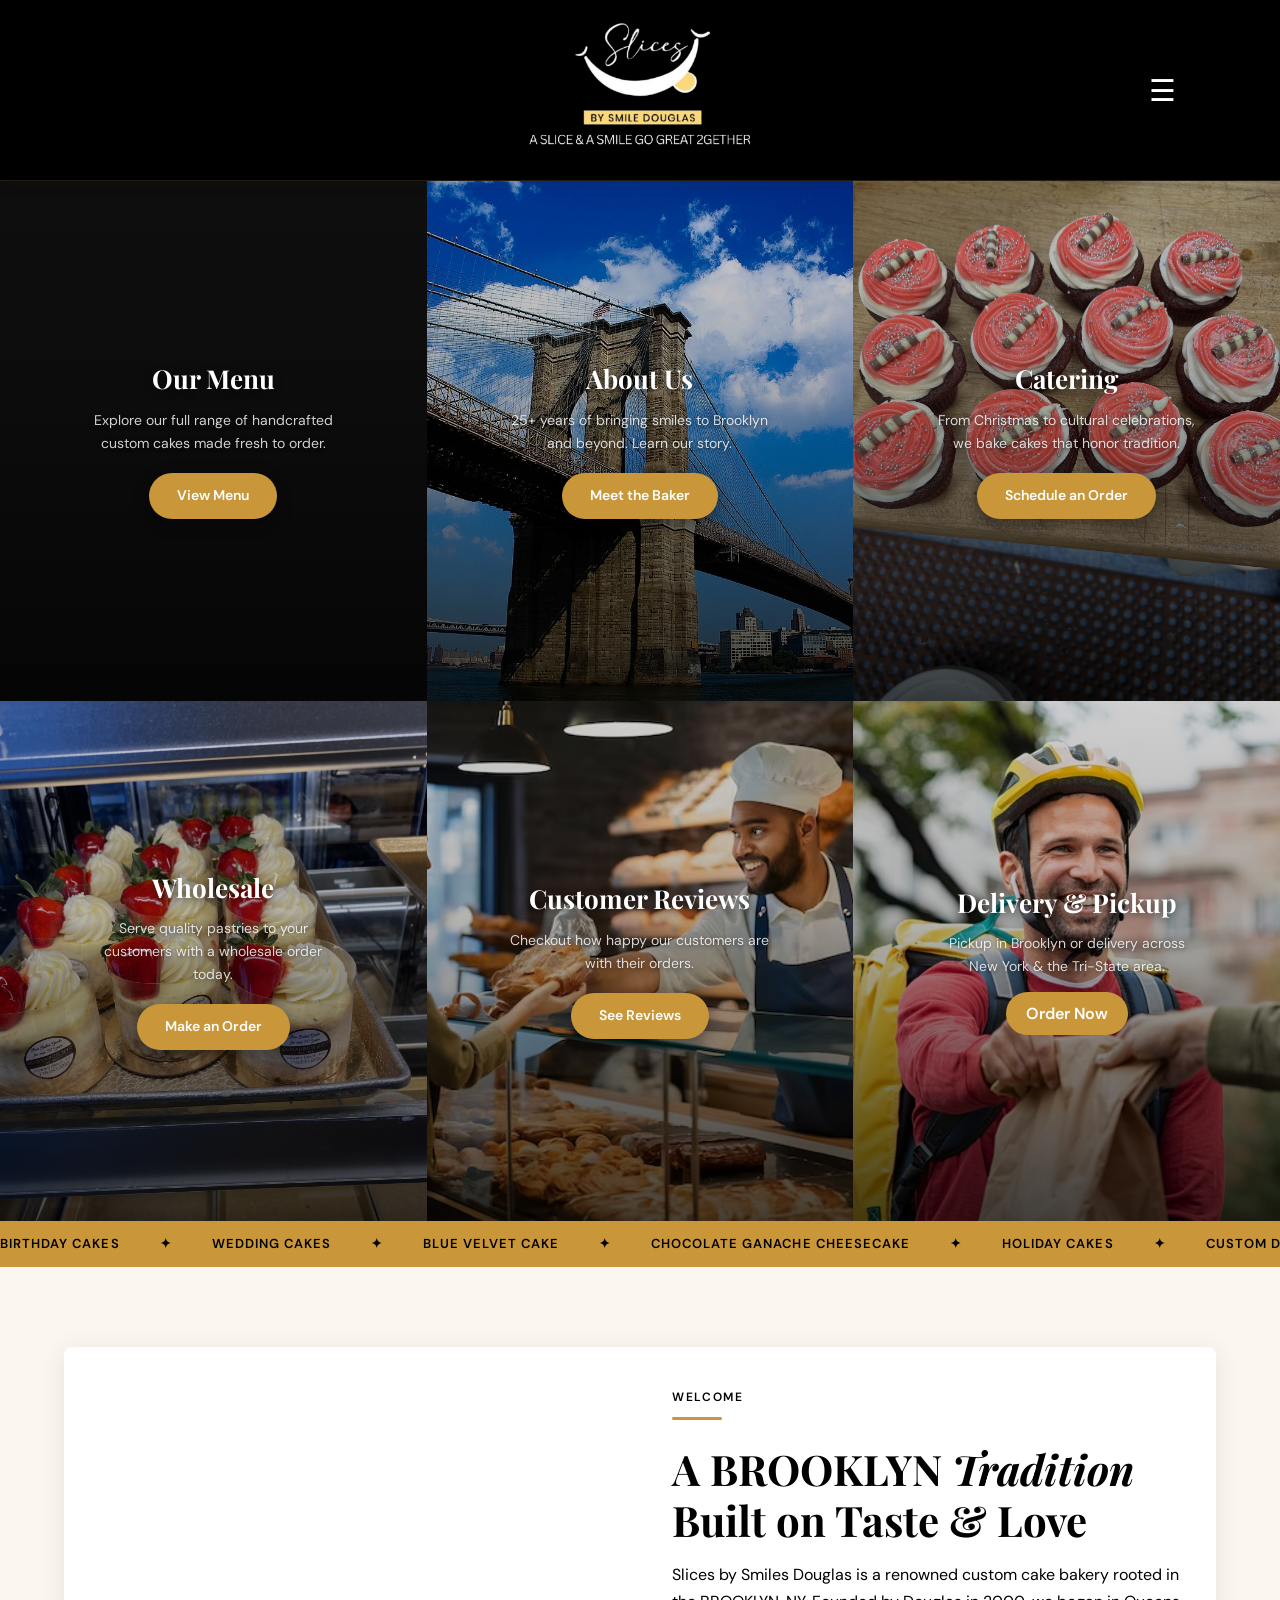
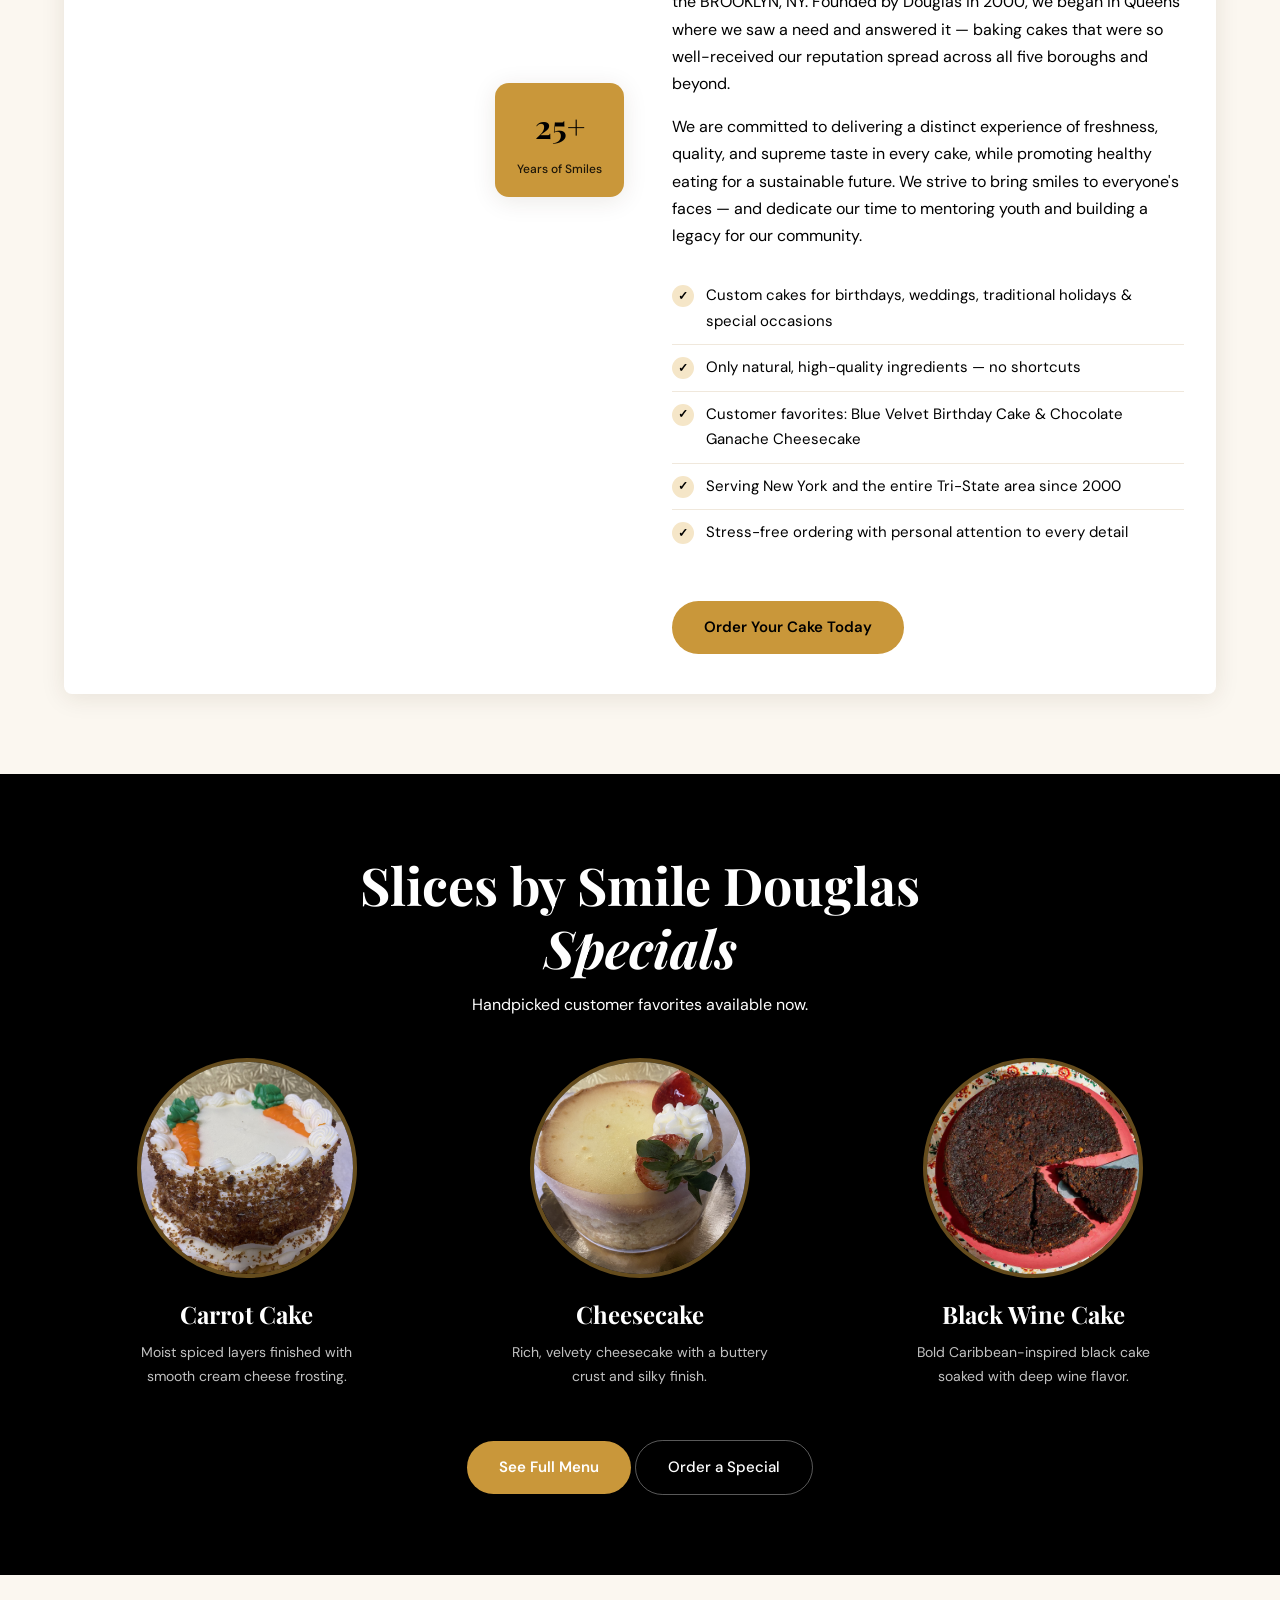
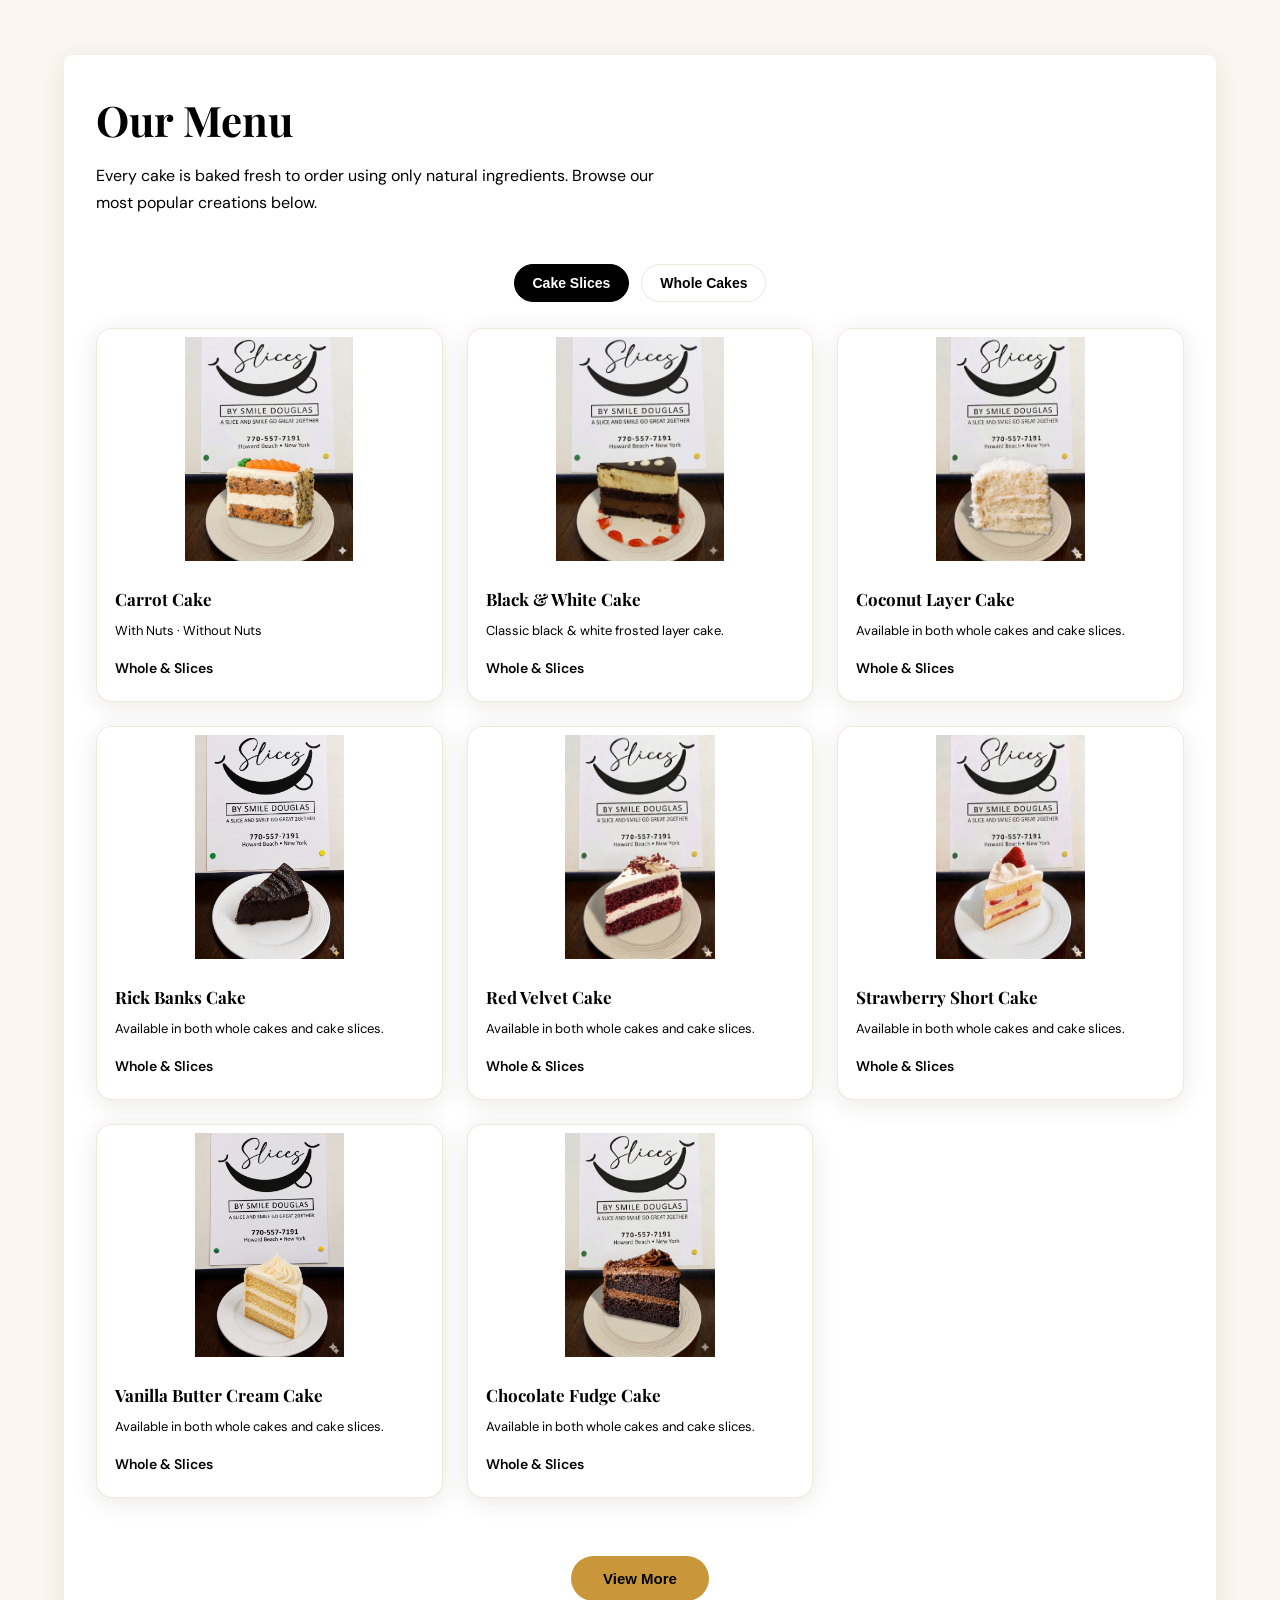
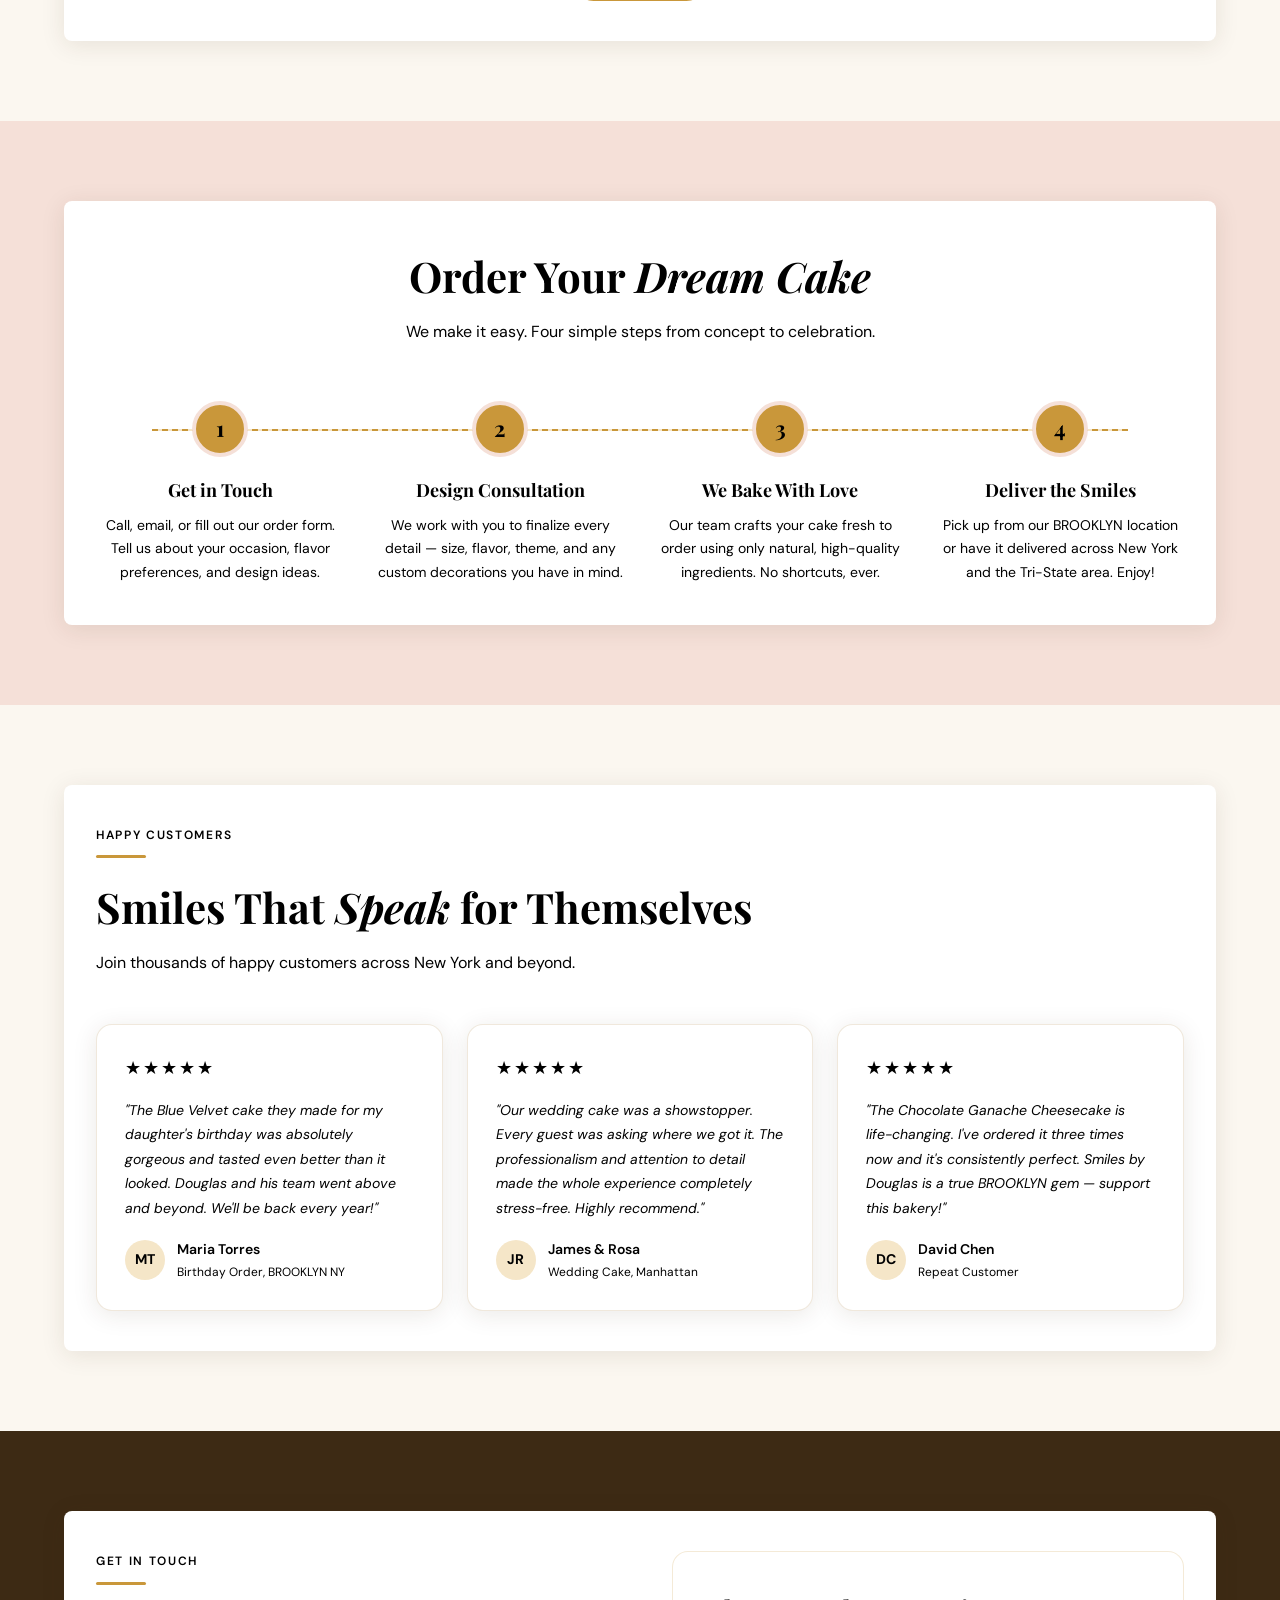
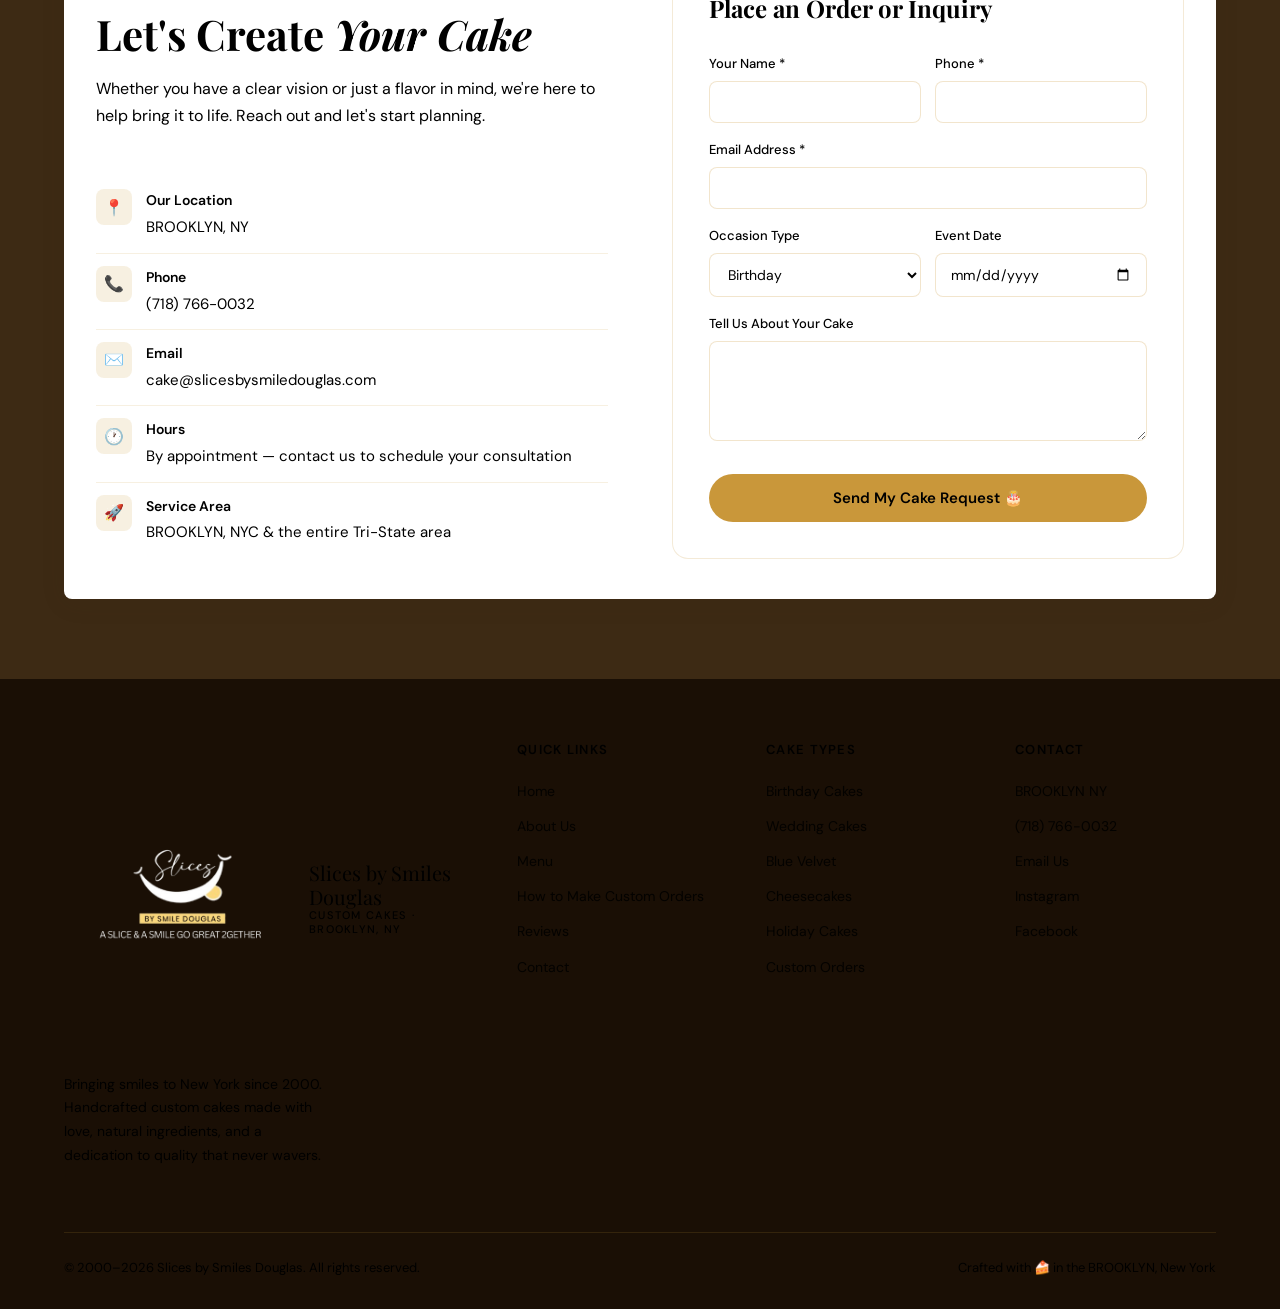
==== commit c9c0888b: "Remove old assets and update homepage media" ====
--- a/index.html
+++ b/index.html
@@ -1318,21 +1318,21 @@
           <div class="service-card-content">
             <!-- <div class="service-icon">🍫</div> -->
             <h3>Wholesale</h3>
-            <p>Blue Velvet, Chocolate Ganache Cheesecake &amp; more signature favorites.</p>
+            <p>Serve quality pastries to your customers with a wholesale order today.</p>
             <a href="order.html" class="service-card-btn">Make an Order</a>
           </div>
         </div>
 
-        <div class="service-card" style="background-image: url('cake_pictures/heart_cake.jpg')">
+        <div class="service-card" style="background-image: url('cake_pictures/review.avif')">
           <div class="service-card-content">
             <!-- <div class="service-icon">🎓</div> -->
             <h3>Customer Reviews</h3>
-            <p>Graduations, baby showers, anniversaries — every milestone deserves a cake.</p>
-            <a href="#contact" class="service-card-btn">Plan Your Event</a>
+            <p>Checkout how happy our customers are with their orders.</p>
+            <a href="#contact" class="service-card-btn">See Reviews</a>
           </div>
         </div>
 
-        <div class="service-card" style="background-image: url('cake_pictures/cake2.png')">
+        <div class="service-card" style="background-image: url('cake_pictures/food.jpg')">
           <div class="service-card-content">
             <!-- <div class="service-icon">🚚</div> -->
             <h3>Delivery & Pickup</h3>
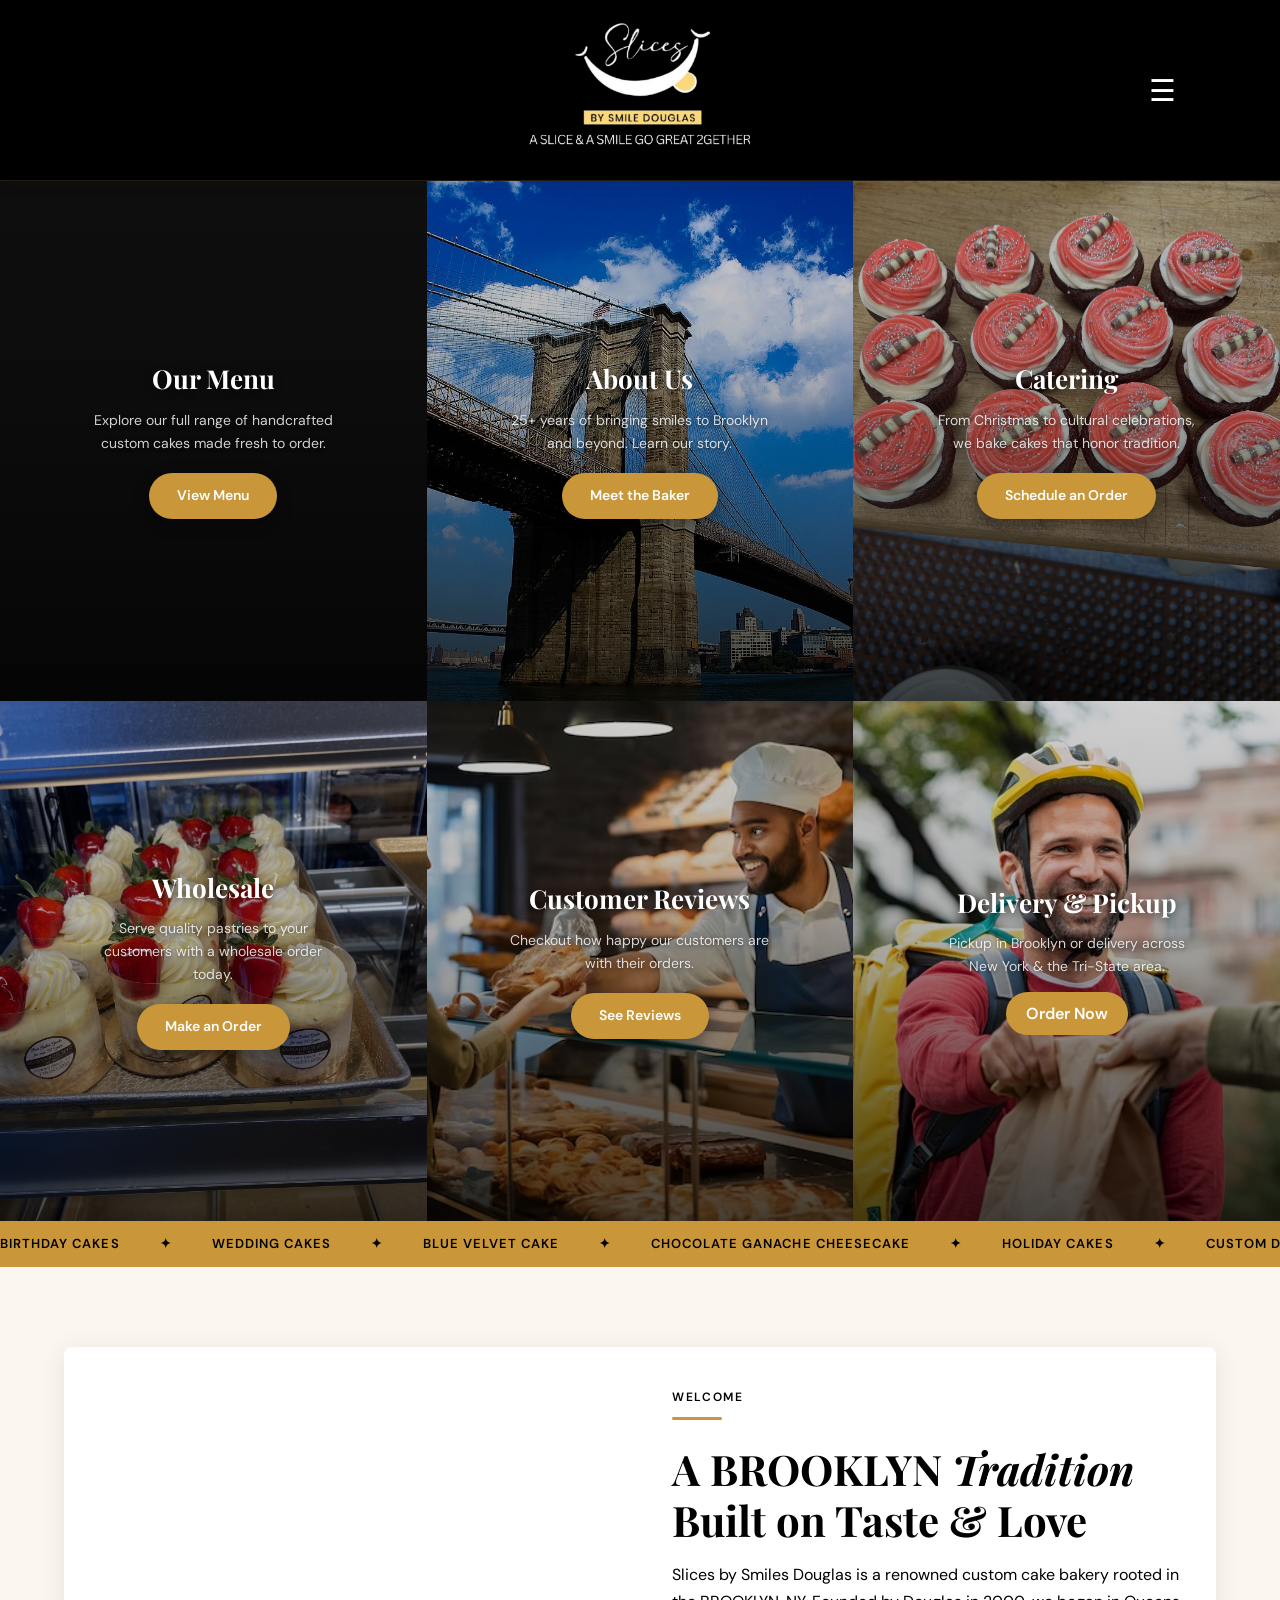
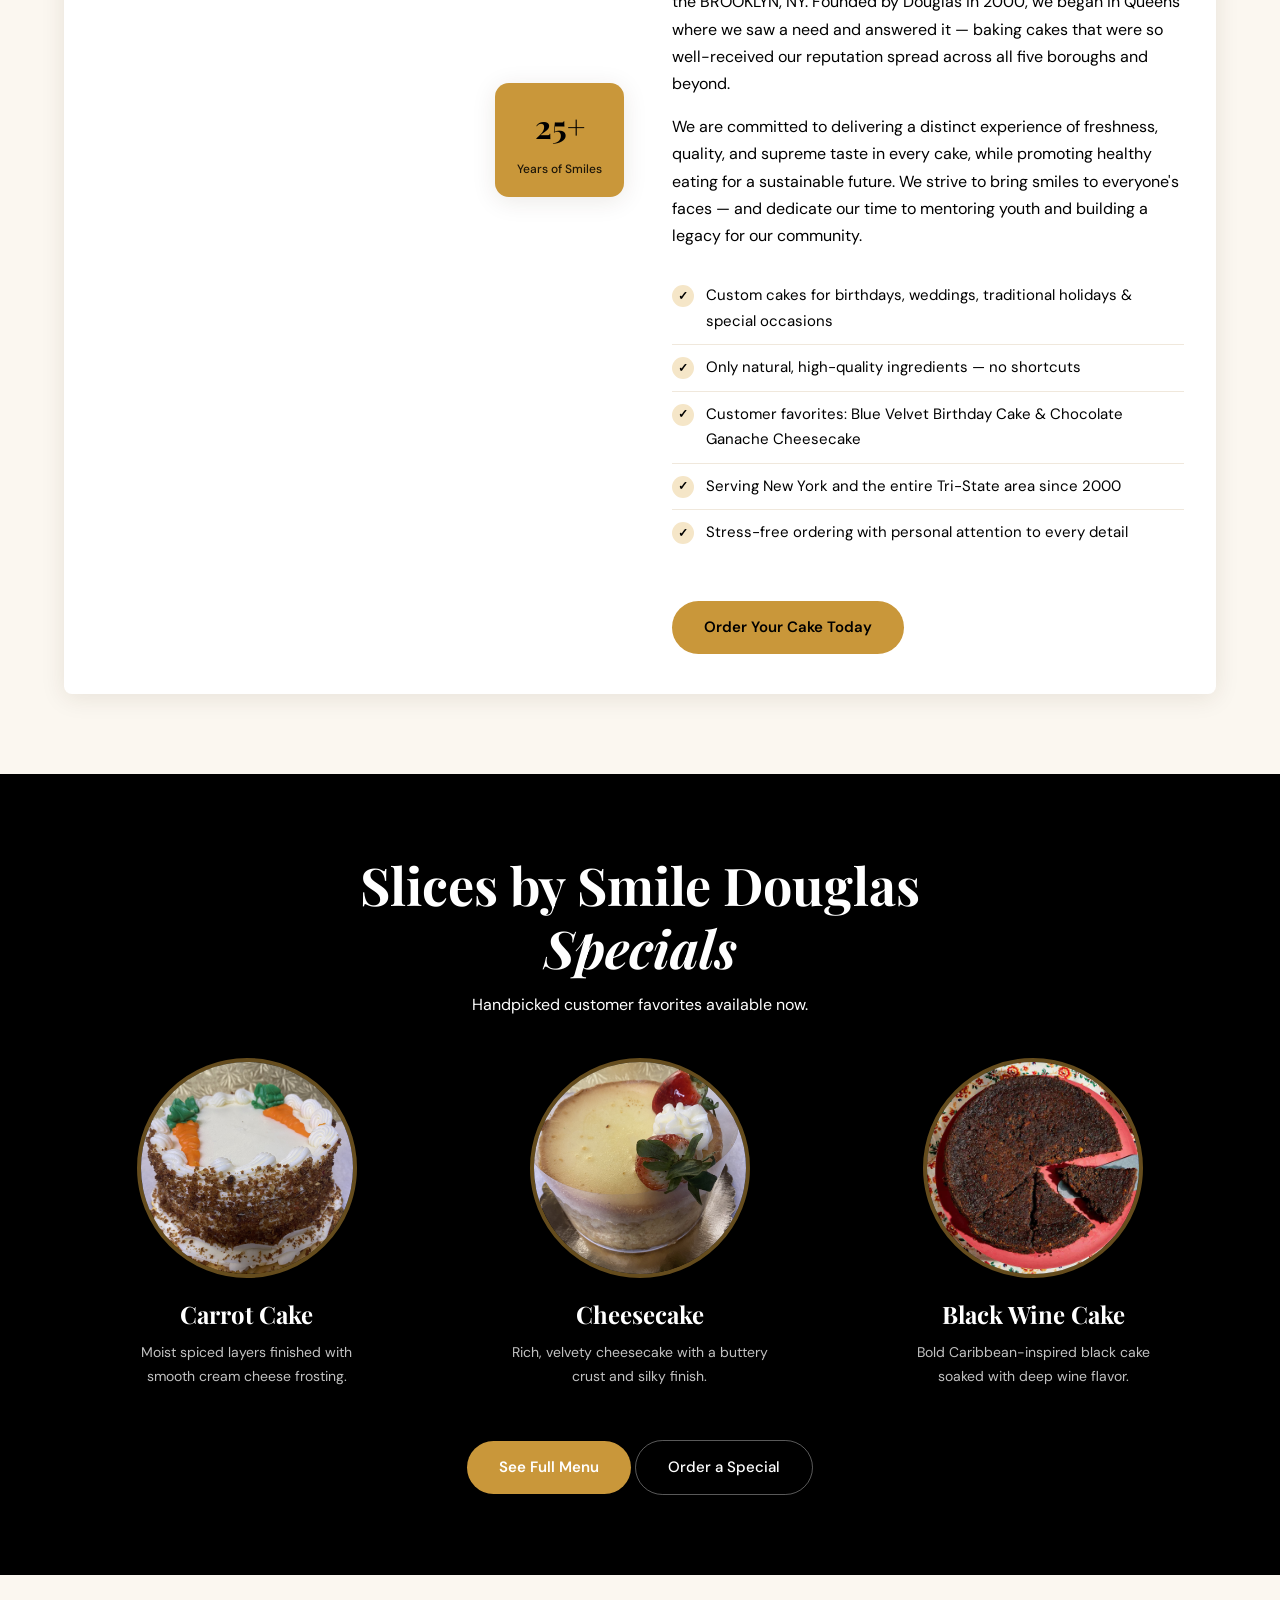
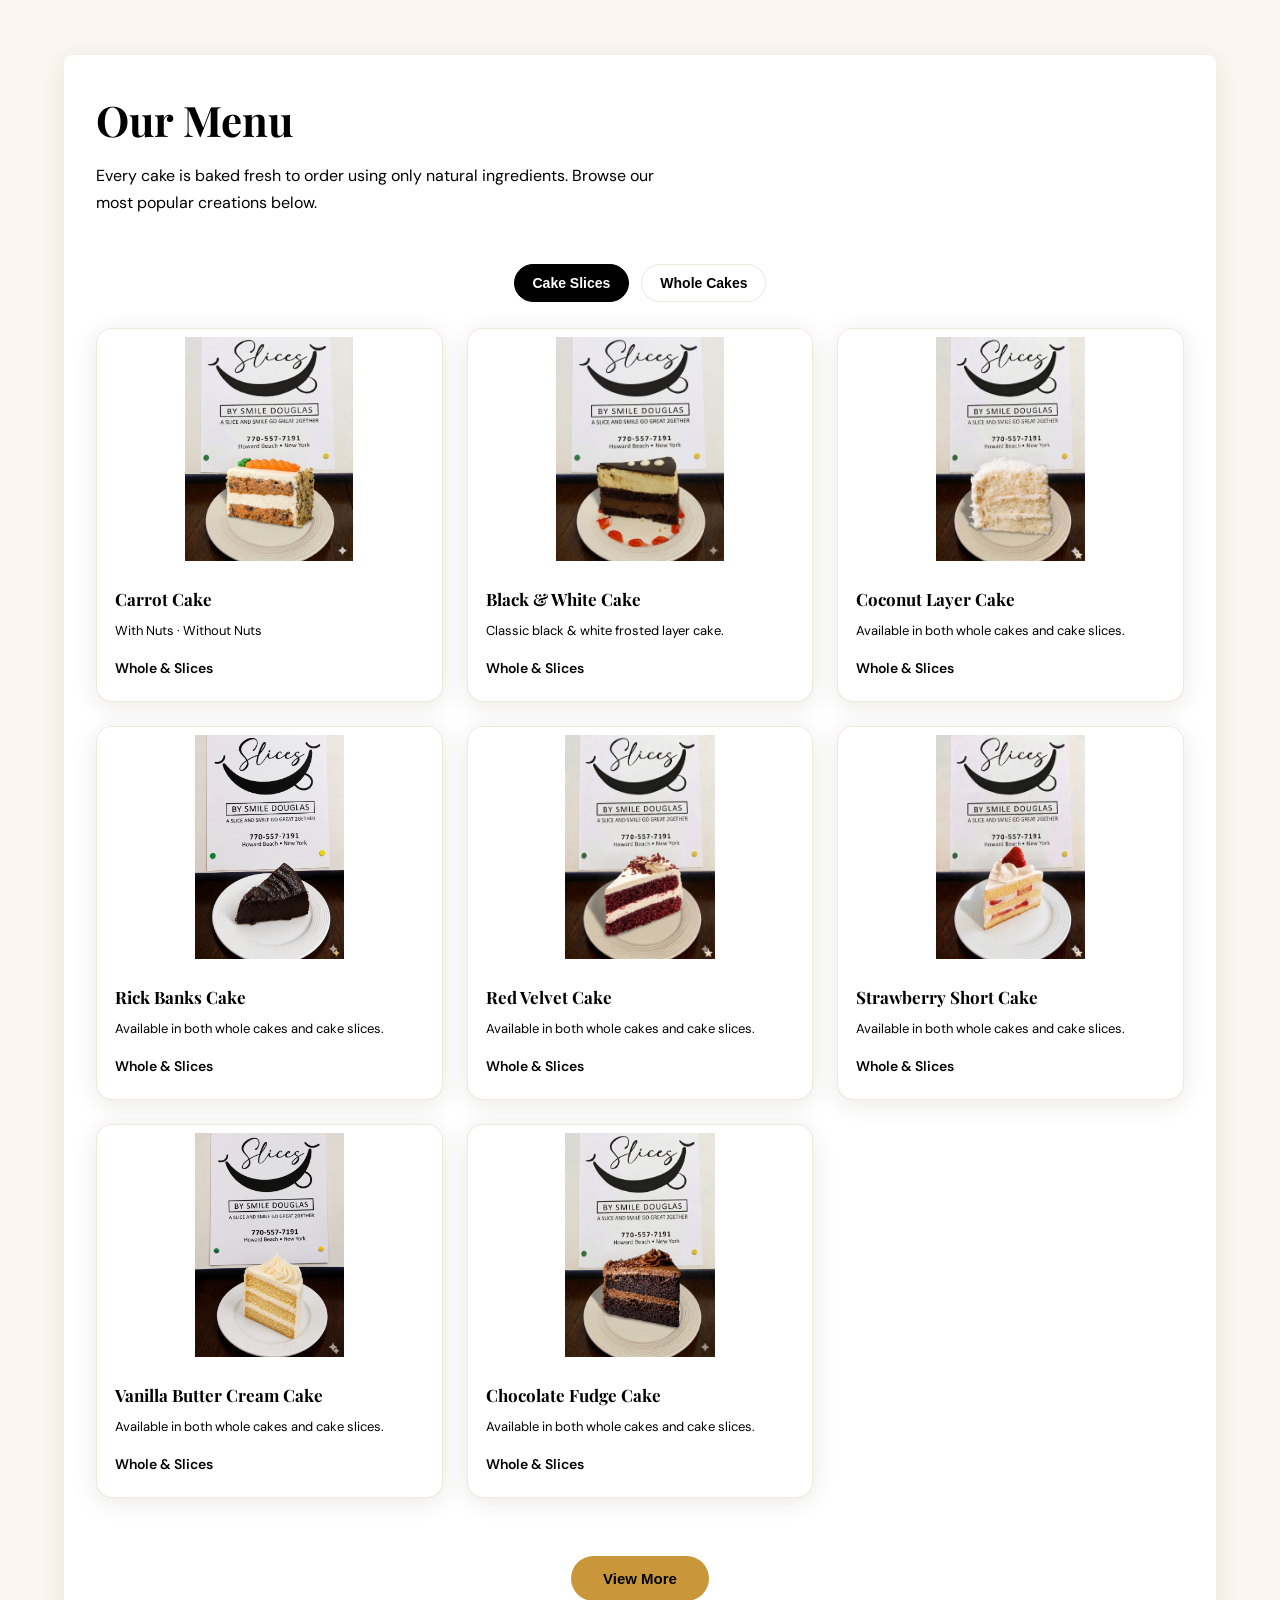
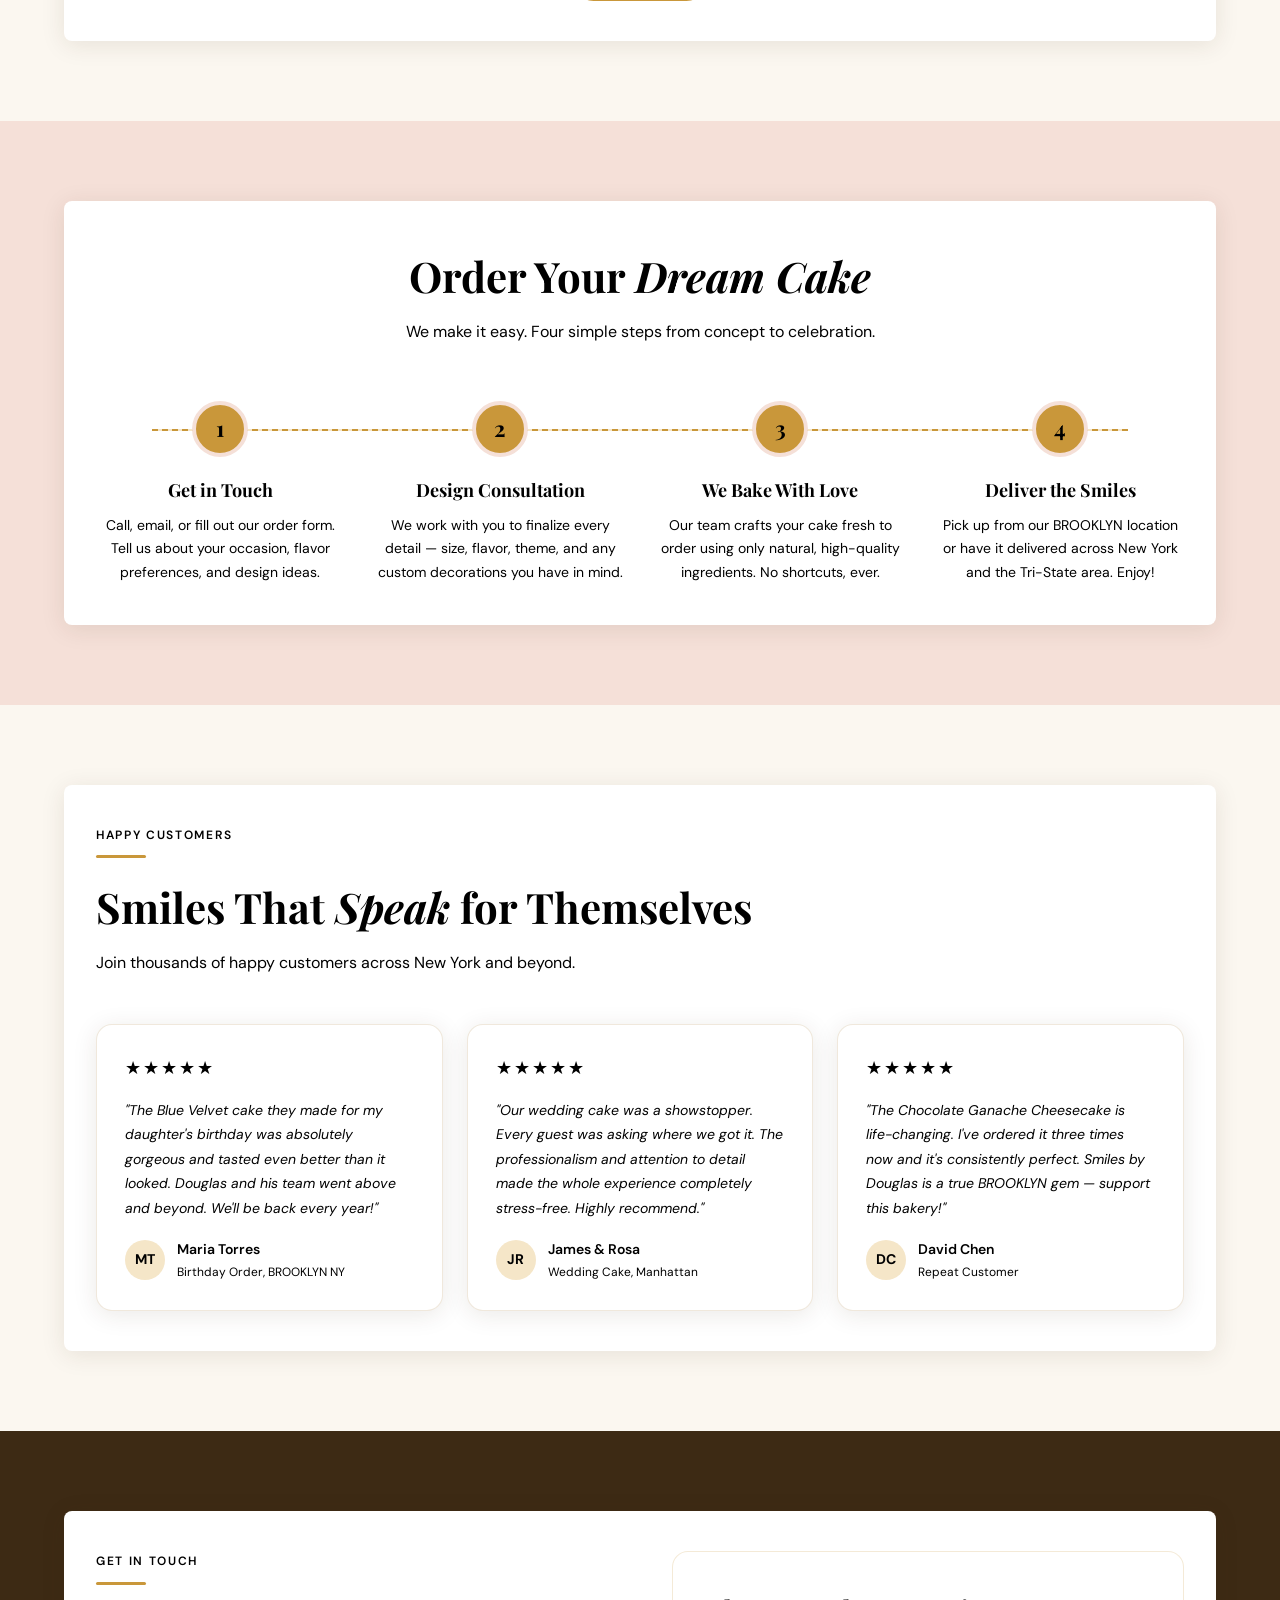
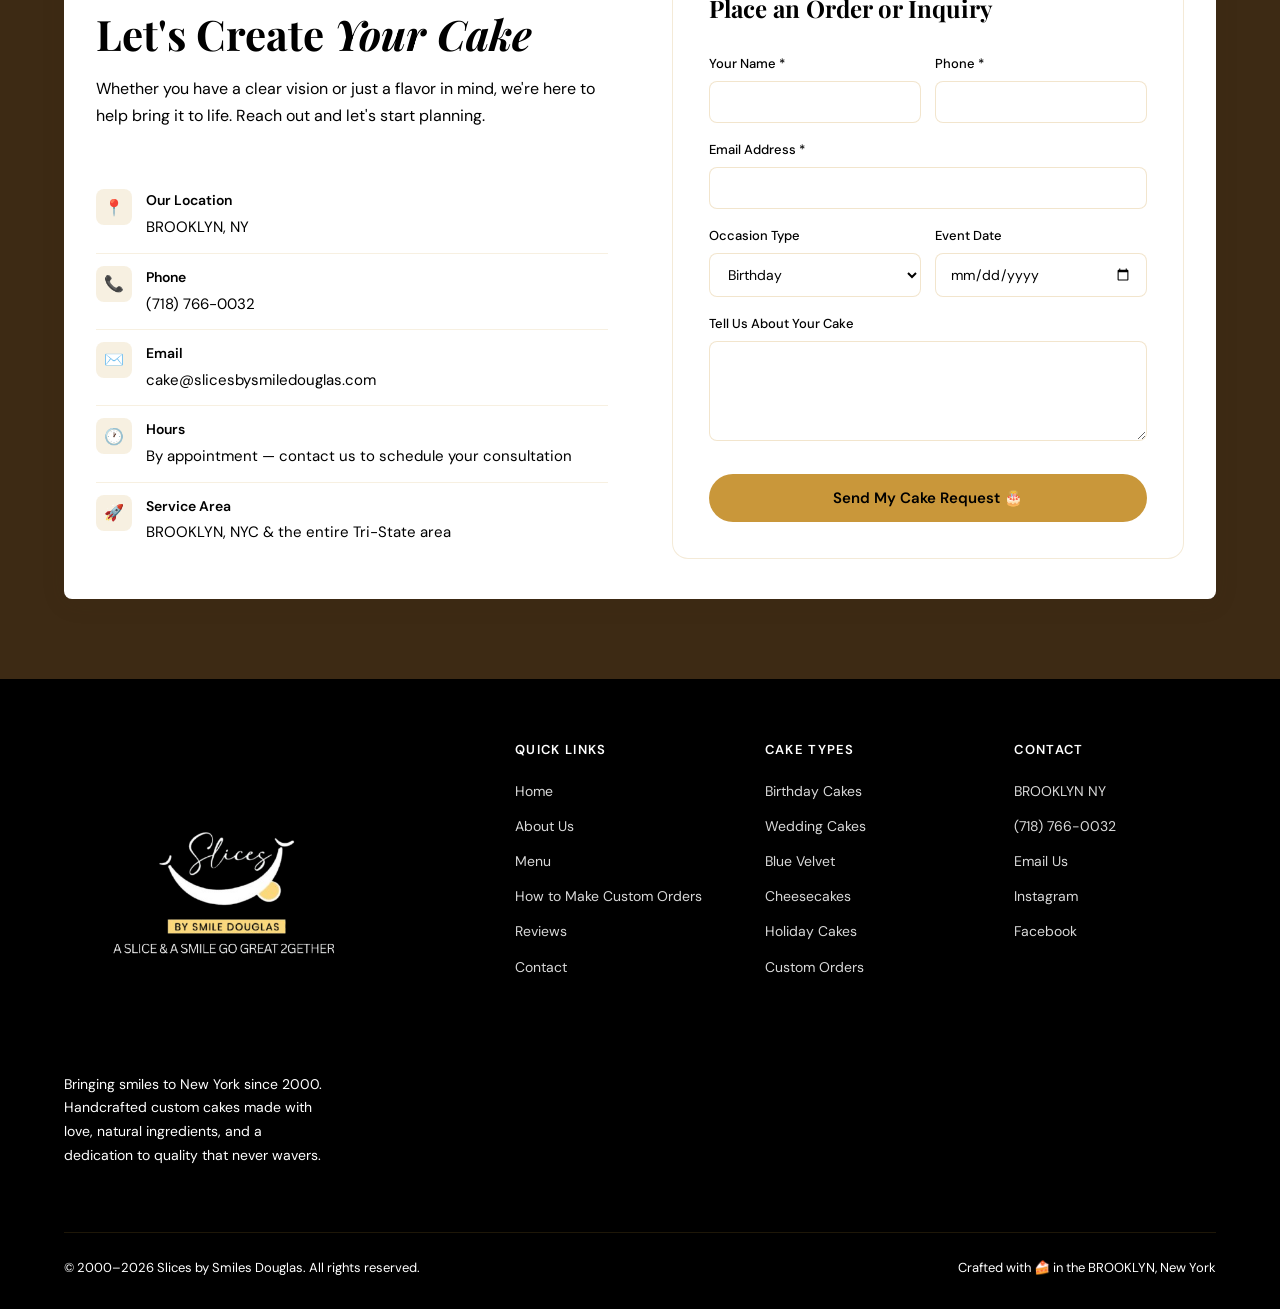
==== commit 6201206b: "Apply footer theme updates across site pages" ====
--- a/index.html
+++ b/index.html
@@ -1091,8 +1091,8 @@
 
       /* ---- FOOTER ---- */
       footer {
-        background: #1a0f05;
-        color: rgba(255, 255, 255, 0.65);
+        background: #000;
+        color: #fff;
         padding: 60px 5% 30px;
       }
       .footer-grid {
@@ -1104,12 +1104,12 @@
         margin-bottom: 40px;
       }
       .footer-brand .logo-text {
-        color: var(--gold-light);
+        color: #fff;
       }
       .footer-brand p {
         font-size: 14px;
         margin-top: 14px;
-        color: rgba(255, 255, 255, 0.5);
+        color: #fff;
         max-width: 260px;
       }
       .footer-col h5 {
@@ -1117,7 +1117,7 @@
         font-weight: 600;
         letter-spacing: 0.1em;
         text-transform: uppercase;
-        color: var(--gold);
+        color: #fff;
         margin-bottom: 16px;
       }
       .footer-col ul {
@@ -1128,11 +1128,11 @@
       }
       .footer-col ul li a {
         font-size: 14px;
-        color: rgba(255, 255, 255, 0.55);
+        color: #fff;
         transition: color 0.15s;
       }
       .footer-col ul li a:hover {
-        color: var(--gold);
+        color: #fff;
       }
       .footer-bottom {
         max-width: 1200px;
@@ -1143,7 +1143,7 @@
         justify-content: space-between;
         align-items: center;
         font-size: 13px;
-        color: rgba(255, 255, 255, 0.35);
+        color: #fff;
         flex-wrap: wrap;
         gap: 10px;
       }
@@ -1156,6 +1156,10 @@
       nav .nav-cta,
       nav .logo-text,
       nav .logo-text span {
+        color: #fff !important;
+      }
+      body footer,
+      body footer * {
         color: #fff !important;
       }
 
@@ -1936,12 +1940,7 @@
         <div class="footer-brand">
           <a href="#" class="logo">
             <div class="logo-icon">S</div>
-            <div class="logo-text">
-              Slices by Smiles Douglas
-              <span style="color: rgba(255, 255, 255, 0.4)"
-                >Custom Cakes · BROOKLYN, NY</span
-              >
-            </div>
+            
           </a>
           <p>
             Bringing smiles to New York since 2000. Handcrafted custom cakes
--- a/order.css
+++ b/order.css
@@ -40,17 +40,19 @@
 .section-title em { font-style: italic; color: var(--gold-dark); }
 .divider { width: 50px; height: 3px; background: var(--gold); border-radius: 2px; margin-bottom: 24px; }
 /* ---- FOOTER ---- */
-footer { background: var(--brown); color: var(--white); padding: 60px 5% 24px; }
+footer { background: #000; color: #fff; padding: 60px 5% 24px; }
 .footer-grid { display: grid; grid-template-columns: 2fr 1fr 1fr 1fr; gap: 40px; max-width: 1200px; margin: auto; }
 .footer-brand { margin-bottom: 24px; }
 .footer-brand .logo { margin-bottom: 12px; }
-.footer-brand p { color: rgba(255,255,255,0.7); font-size: 14px; }
-.footer-col h5 { font-size: 15px; font-weight: 700; margin-bottom: 14px; color: var(--gold-light); }
+.footer-brand p { color: #fff; font-size: 14px; }
+.footer-col h5 { font-size: 15px; font-weight: 700; margin-bottom: 14px; color: #fff; }
 .footer-col ul { list-style: none; padding: 0; }
 .footer-col ul li { margin-bottom: 8px; }
 .footer-col ul a { color: var(--white); opacity: 0.85; font-size: 14px; }
 .footer-col ul a:hover { opacity: 1; text-decoration: underline; }
-.footer-bottom { border-top: 1px solid rgba(255,255,255,0.1); margin-top: 40px; padding-top: 18px; display: flex; justify-content: space-between; font-size: 13px; color: rgba(255,255,255,0.6); }
+.footer-bottom { border-top: 1px solid rgba(255,255,255,0.1); margin-top: 40px; padding-top: 18px; display: flex; justify-content: space-between; font-size: 13px; color: #fff; }
+footer,
+footer * { color: #fff !important; }
 nav .nav-toggle,
 nav .nav-links a,
 nav .nav-cta,
